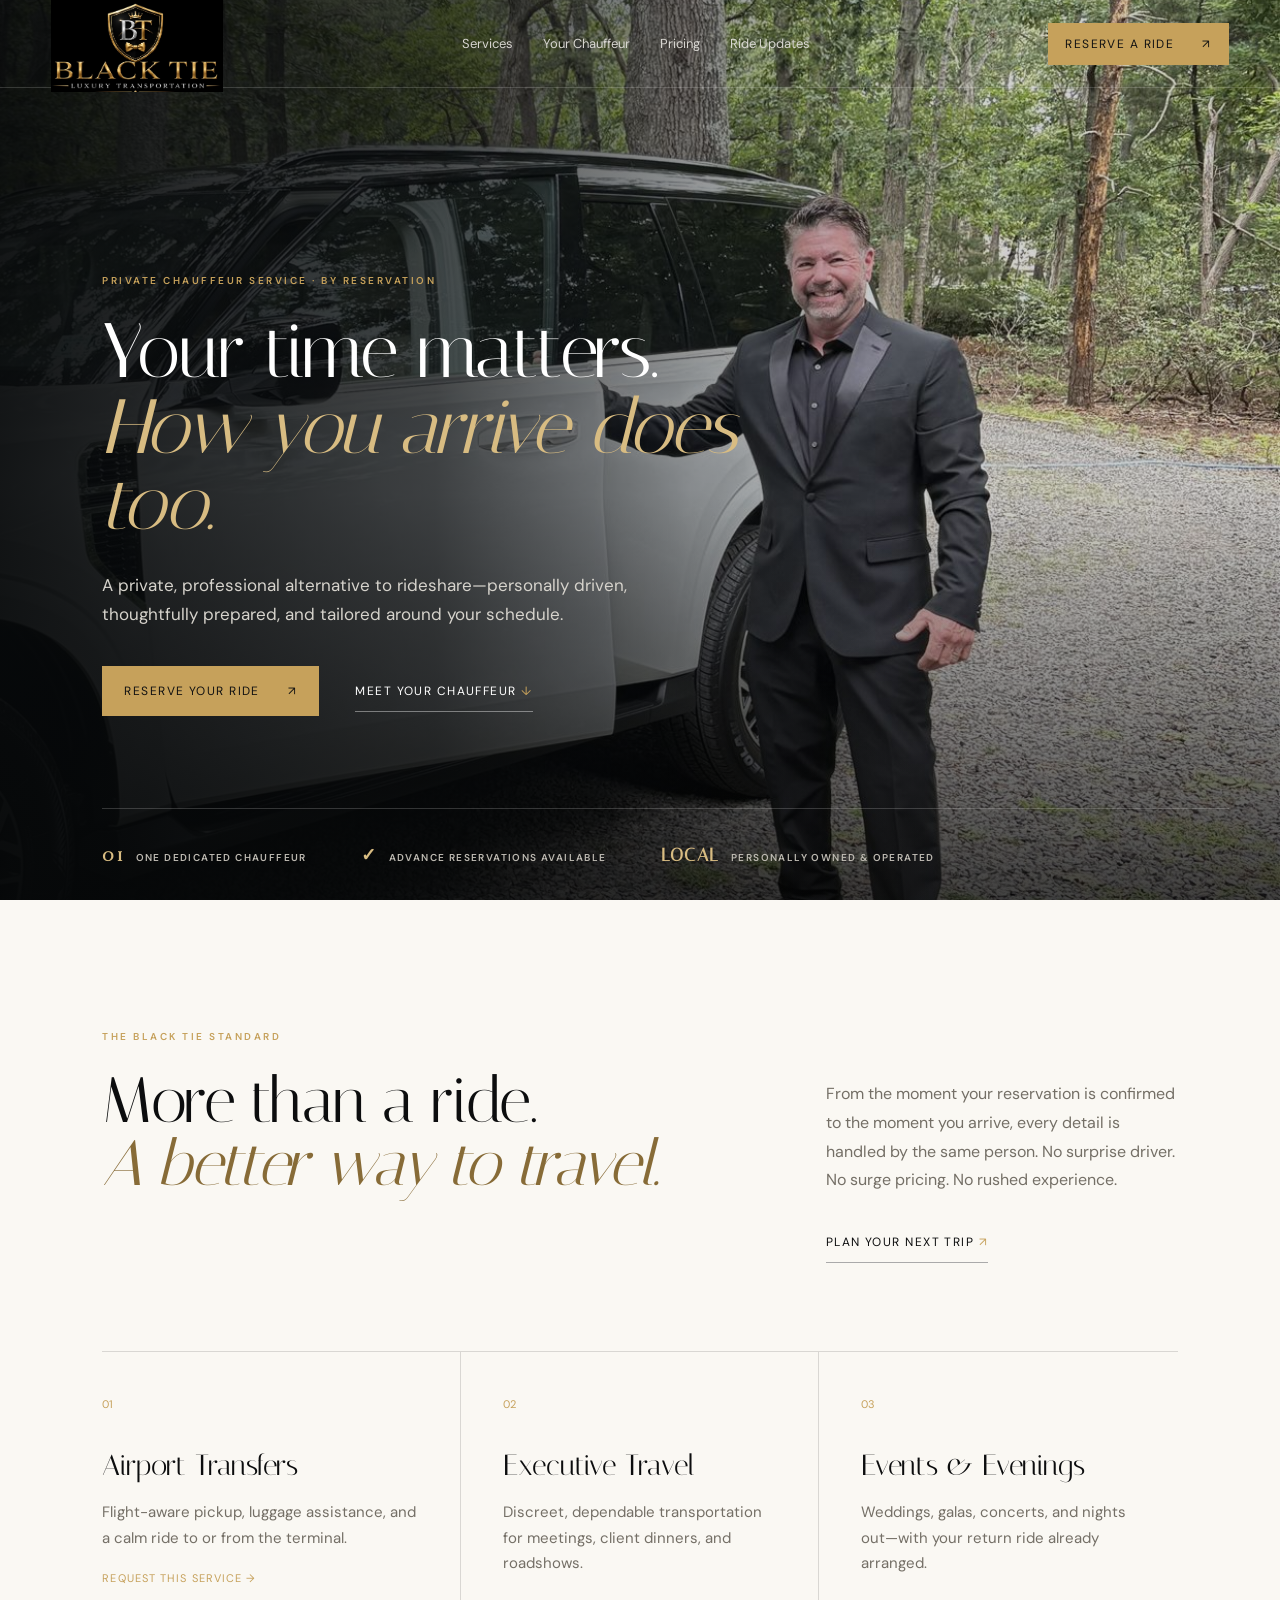
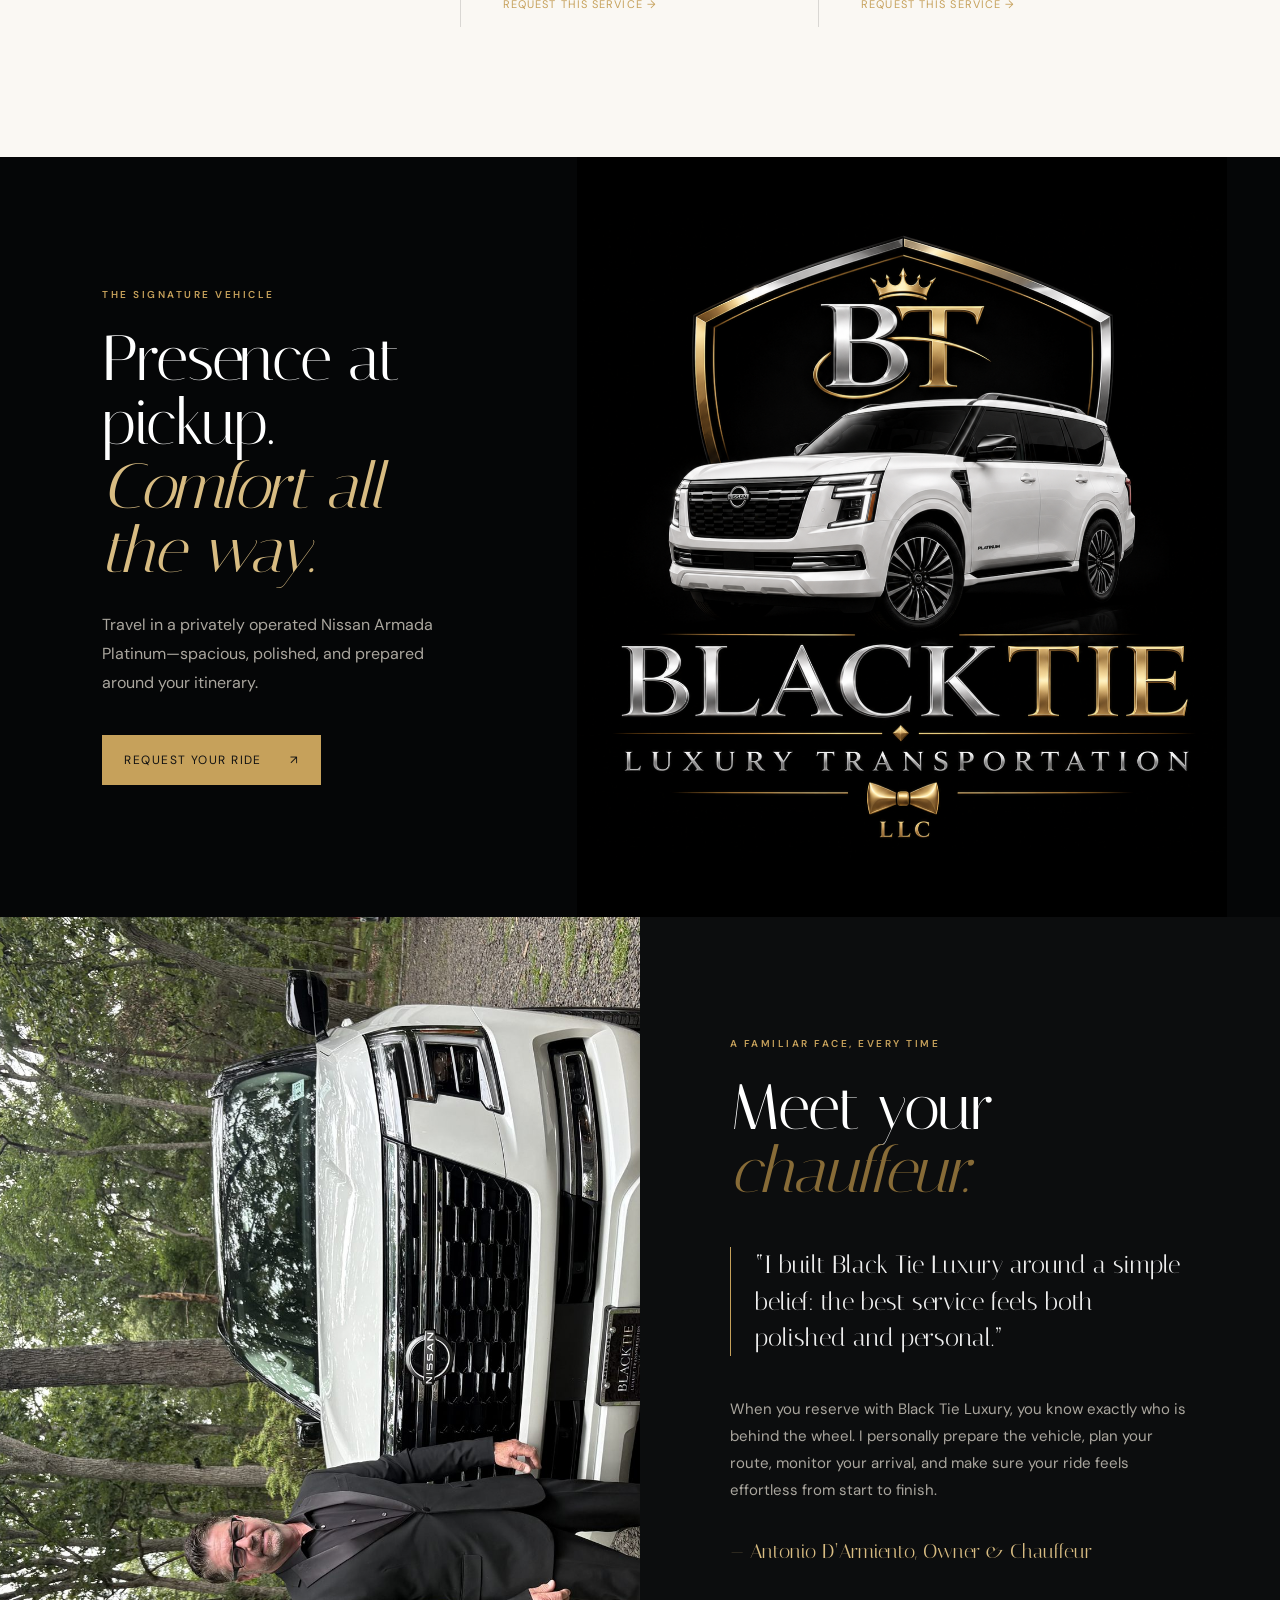
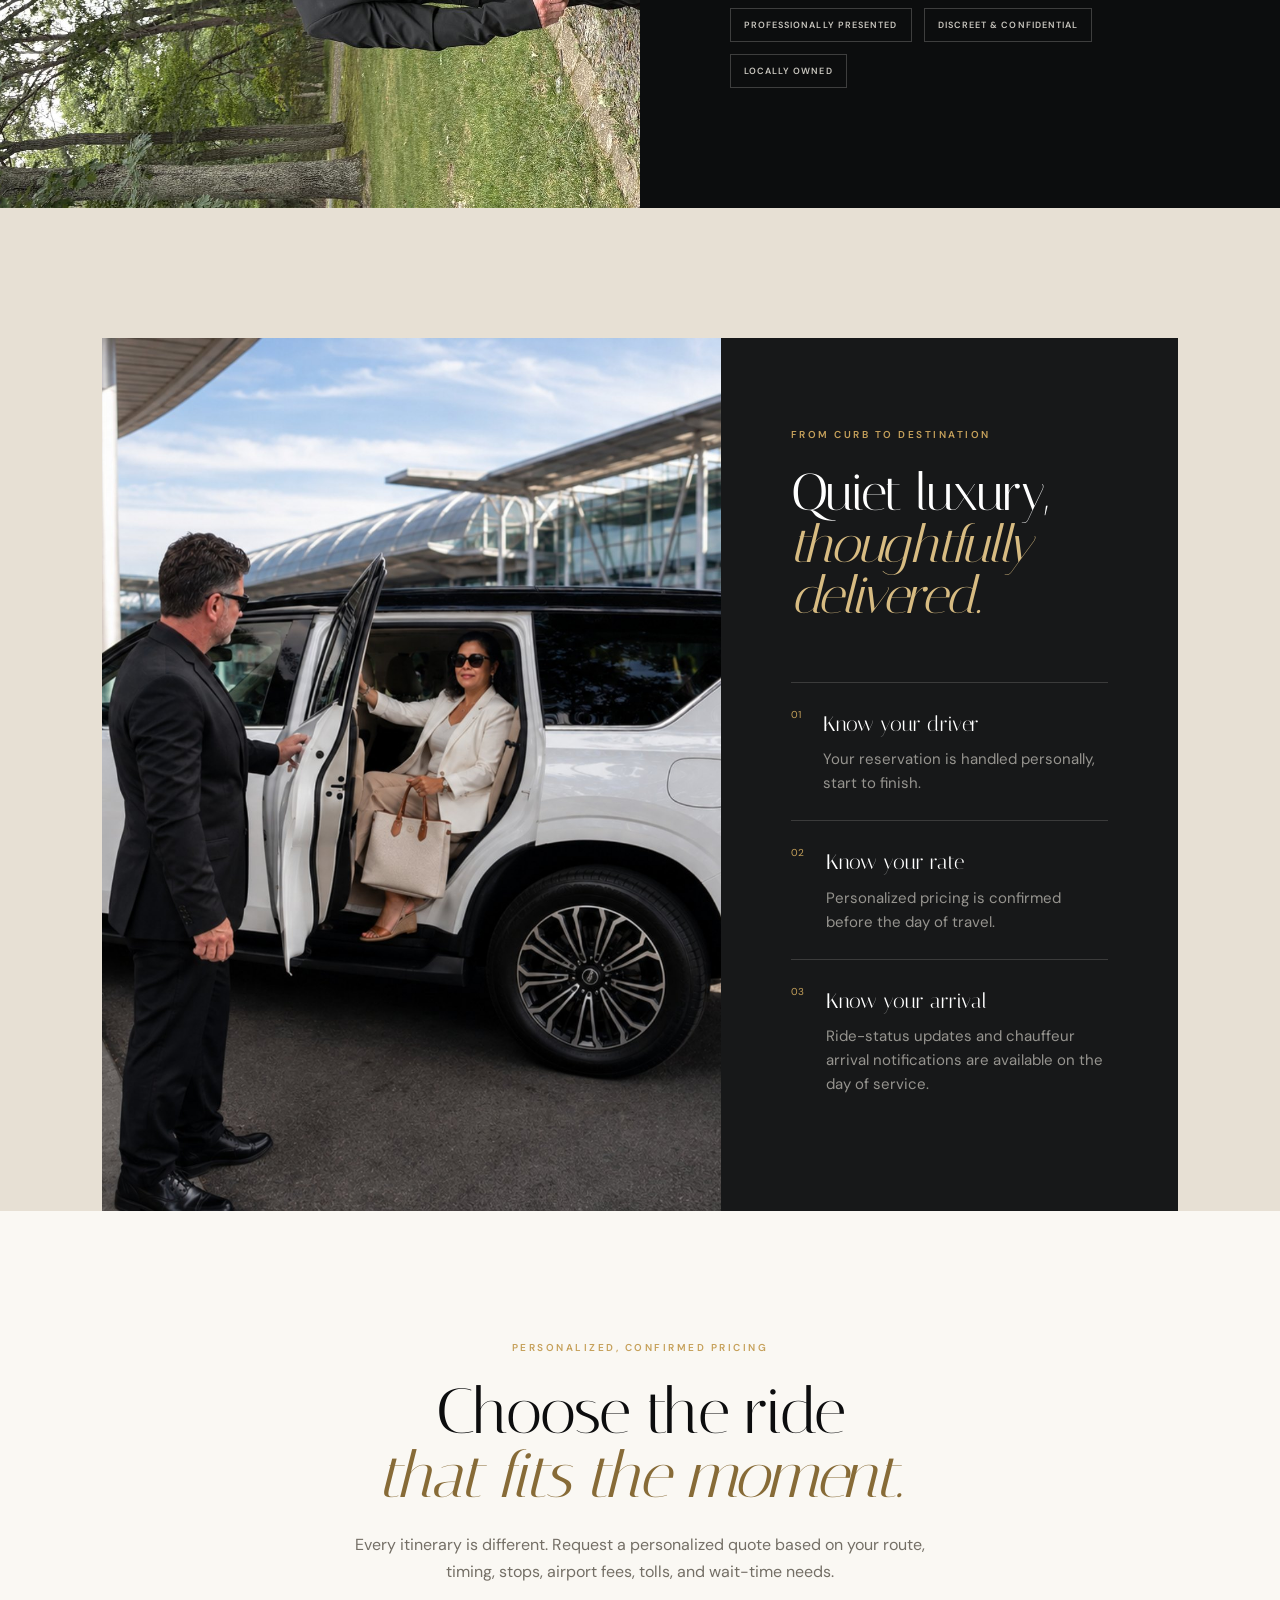
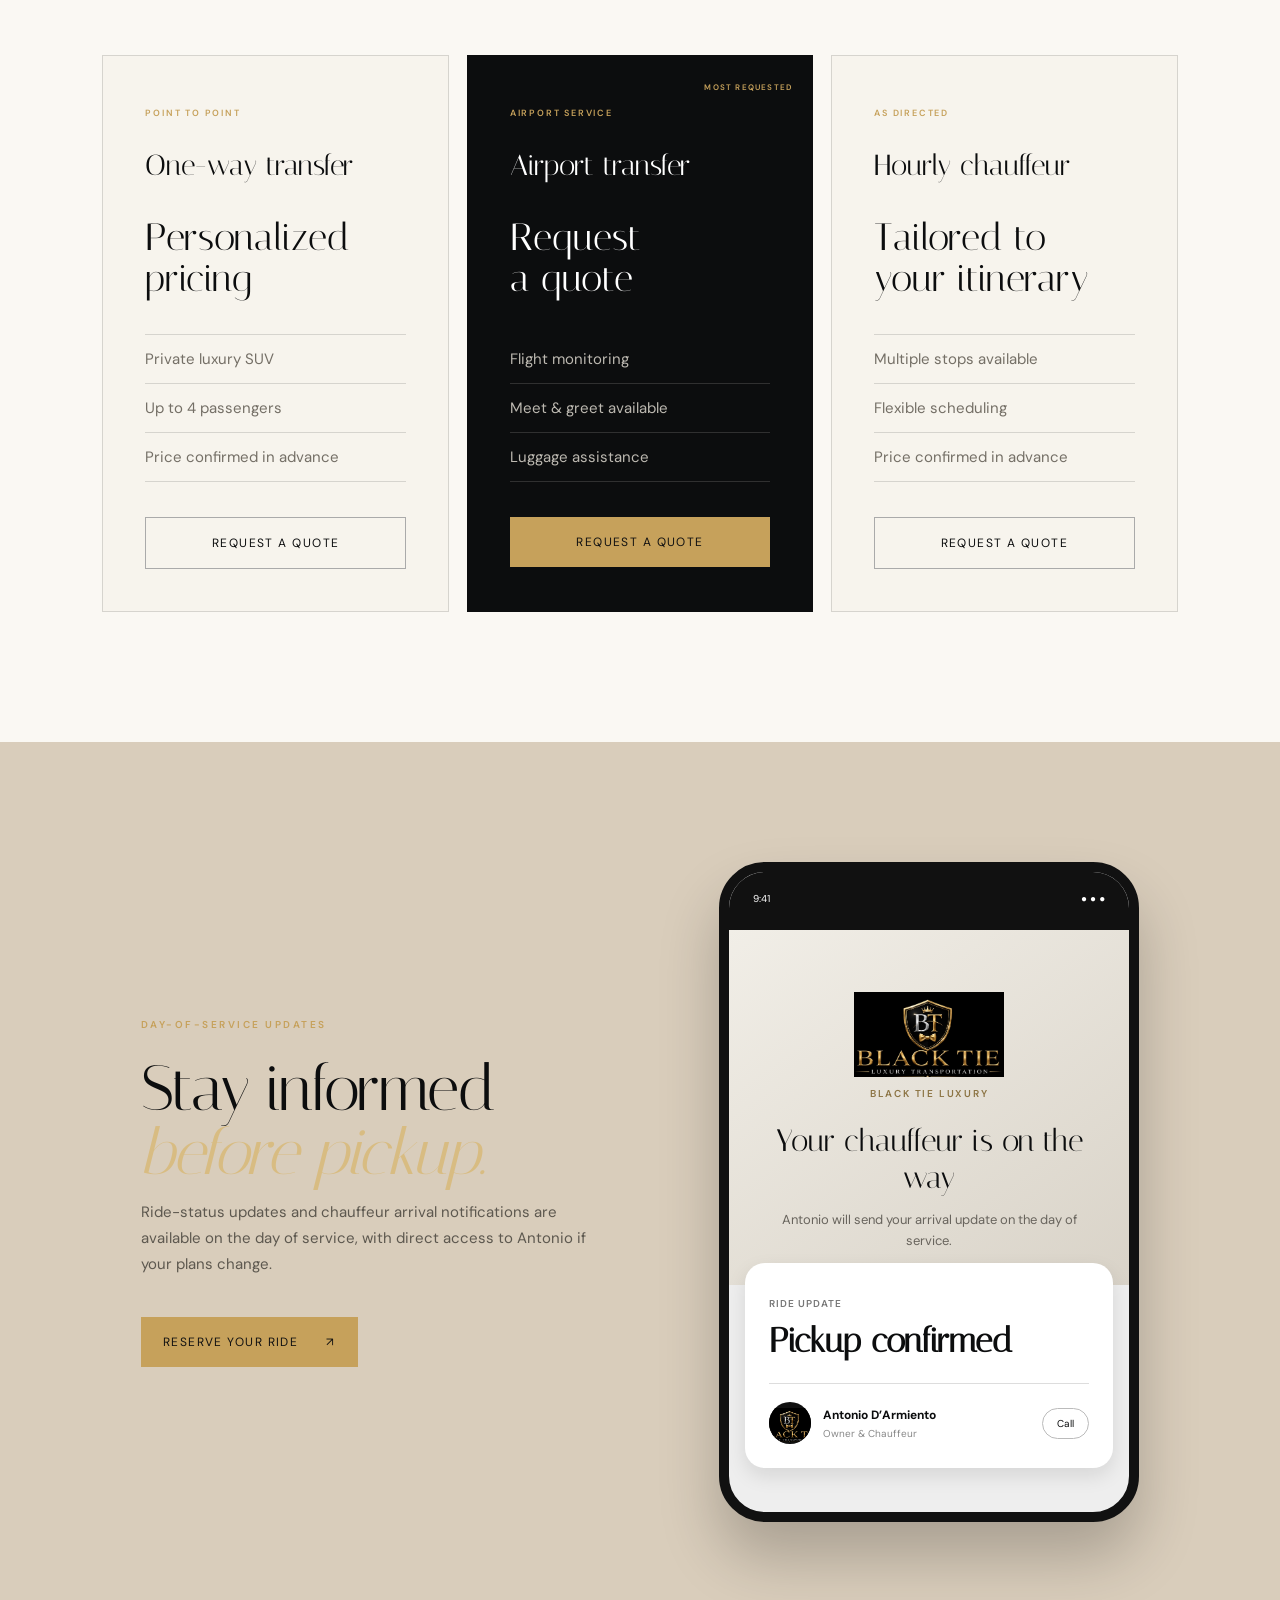
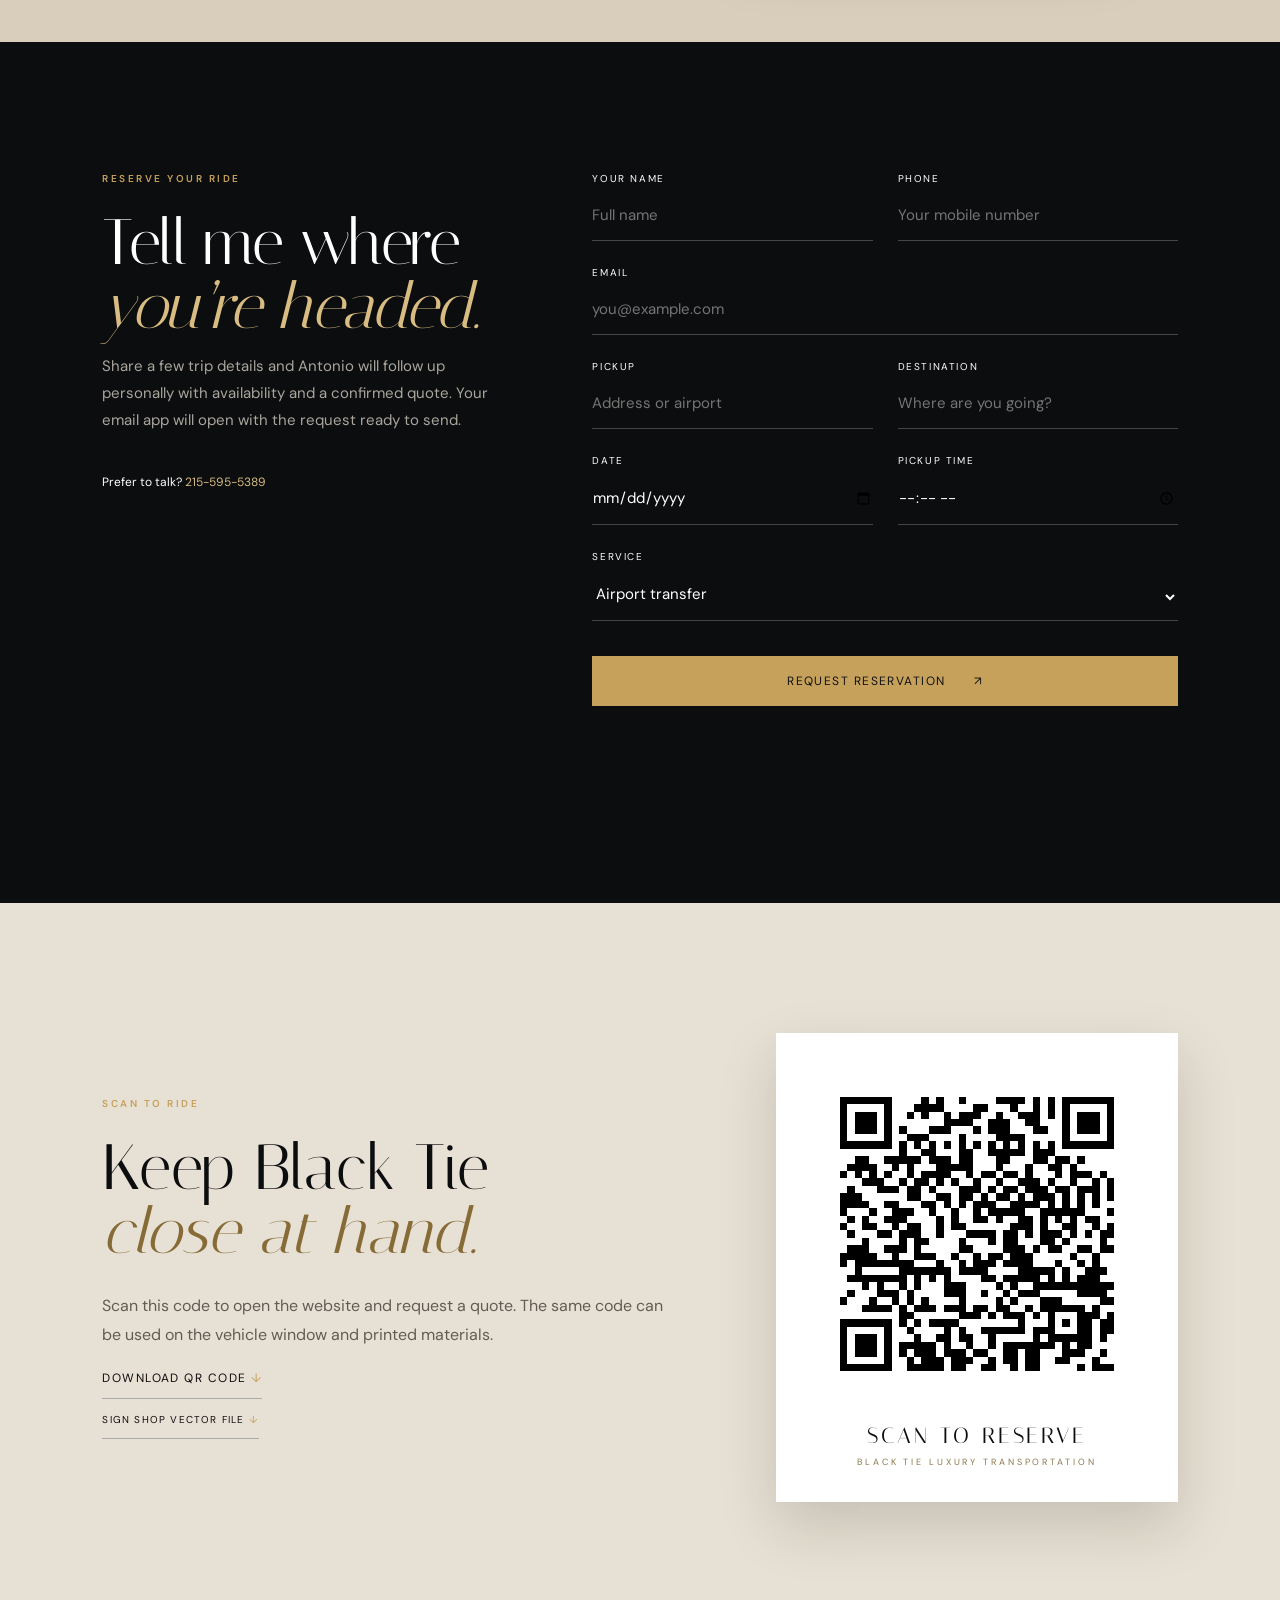
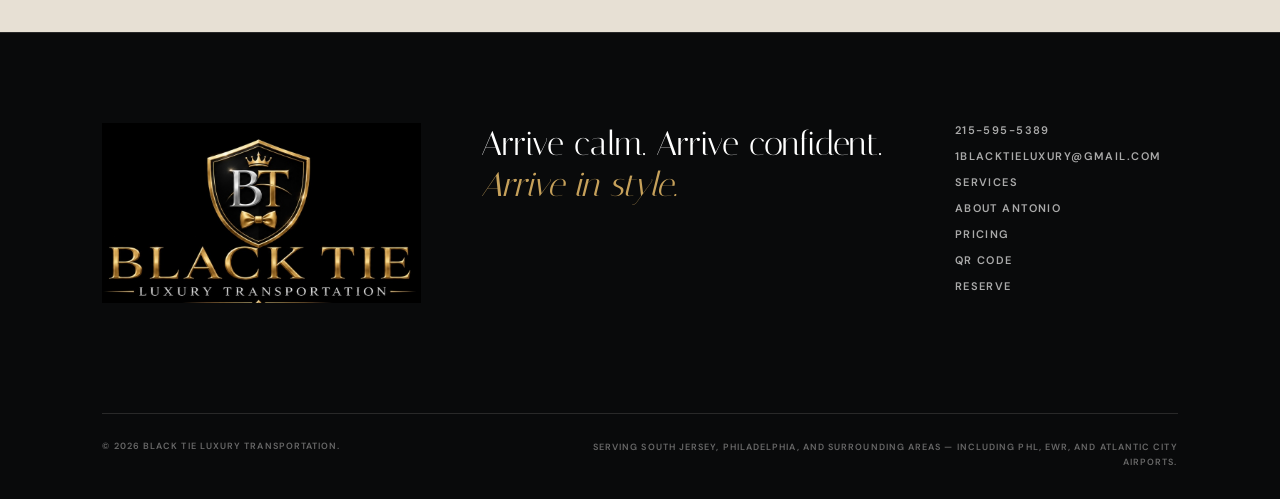
==== index.html @ 09c5faa6 "Replace concept photography with Antonio's new photos" ====
<!DOCTYPE html>
<html lang="en">
<head>
  <meta charset="UTF-8">
  <meta name="viewport" content="width=device-width, initial-scale=1.0">
  <meta name="description" content="Black Tie Luxury — private chauffeur service for airport transfers, executive travel, and special occasions.">
  <meta property="og:title" content="Black Tie Luxury | Private Chauffeur Service">
  <meta property="og:description" content="Private luxury transportation personally driven by Antonio D’Armiento throughout South Jersey, Philadelphia, and surrounding airports.">
  <meta property="og:type" content="website">
  <meta property="og:image" content="https://dvd0099.github.io/blacktie-car-proj/assets/antonio-armada-hero.jpg">
  <title>Black Tie Luxury | Private Chauffeur Service</title>
  <link rel="preconnect" href="https://fonts.googleapis.com">
  <link rel="preconnect" href="https://fonts.gstatic.com" crossorigin>
  <link href="https://fonts.googleapis.com/css2?family=DM+Sans:wght@400;500;600&family=Italiana&display=swap" rel="stylesheet">
  <link rel="stylesheet" href="styles.css">
</head>
<body>
  <header class="site-header" id="top">
    <a class="brand" href="#top" aria-label="Black Tie Luxury home"><img class="official-header-logo" src="assets/black-tie-official-logo.png" alt="Black Tie Luxury Transportation"></a>
    <button class="menu-button" aria-label="Open navigation menu" aria-expanded="false" aria-controls="site-nav"><span></span><span></span></button>
    <nav id="site-nav" aria-label="Primary navigation">
      <a href="#services">Services</a><a href="#about">Your Chauffeur</a><a href="#rates">Pricing</a><a href="#tracking">Ride Updates</a>
    </nav>
    <a class="button button-small header-cta" href="#book">Reserve a Ride <span>↗</span></a>
  </header>

  <main>
    <section class="hero">
      <picture>
        <source media="(max-width: 640px)" srcset="assets/antonio-armada-hero-mobile.jpg">
        <img class="hero-image" src="assets/antonio-armada-hero.jpg" alt="Antonio D’Armiento standing beside the Black Tie Luxury white Nissan Armada Platinum" fetchpriority="high">
      </picture>
      <div class="hero-overlay"></div>
      <div class="hero-content reveal">
        <p class="eyebrow">Private chauffeur service · By reservation</p>
        <h1>Your time matters.<br><em>How you arrive does too.</em></h1>
        <p class="hero-intro">A private, professional alternative to rideshare—personally driven, thoughtfully prepared, and tailored around your schedule.</p>
        <div class="hero-actions"><a class="button" href="#book">Reserve your ride <span>↗</span></a><a class="text-link" href="#about">Meet your chauffeur <span>↓</span></a></div>
      </div>
      <div class="hero-proof"><span><b>01</b> One dedicated chauffeur</span><span><b>✓</b> Advance reservations available</span><span><b>LOCAL</b> Personally owned &amp; operated</span></div>
    </section>

    <section class="intro-section section-pad" id="services">
      <div class="section-heading reveal"><p class="eyebrow">The Black Tie standard</p><h2>More than a ride.<br><em>A better way to travel.</em></h2></div>
      <div class="intro-copy reveal"><p>From the moment your reservation is confirmed to the moment you arrive, every detail is handled by the same person. No surprise driver. No surge pricing. No rushed experience.</p><a class="text-link dark" href="#book">Plan your next trip <span>↗</span></a></div>
      <div class="service-grid">
        <article class="service-card reveal"><span class="service-number">01</span><h3>Airport Transfers</h3><p>Flight-aware pickup, luggage assistance, and a calm ride to or from the terminal.</p><a class="line-link" href="#book">Request this service →</a></article>
        <article class="service-card reveal"><span class="service-number">02</span><h3>Executive Travel</h3><p>Discreet, dependable transportation for meetings, client dinners, and roadshows.</p><a class="line-link" href="#book">Request this service →</a></article>
        <article class="service-card reveal"><span class="service-number">03</span><h3>Events &amp; Evenings</h3><p>Weddings, galas, concerts, and nights out—with your return ride already arranged.</p><a class="line-link" href="#book">Request this service →</a></article>
      </div>
    </section>

    <section class="fleet-signature" aria-labelledby="fleet-title">
      <div class="fleet-copy reveal"><p class="eyebrow">The signature vehicle</p><h2 id="fleet-title">Presence at pickup.<br><em>Comfort all the way.</em></h2><p>Travel in a privately operated Nissan Armada Platinum—spacious, polished, and prepared around your itinerary.</p><a class="button" href="#book">Request your ride <span>↗</span></a></div>
      <div class="fleet-mark reveal"><img src="assets/black-tie-car-logo.png" alt="Black Tie Luxury Transportation logo featuring a white Nissan Armada Platinum"></div>
    </section>

    <section class="about" id="about">
      <div class="about-image-wrap reveal"><img src="assets/antonio-owner-portrait.jpg" alt="Antonio D’Armiento beside his white Nissan Armada Platinum" loading="lazy"></div>
      <div class="about-copy reveal">
        <p class="eyebrow">A familiar face, every time</p><h2>Meet your<br><em>chauffeur.</em></h2>
        <blockquote>“I built Black Tie Luxury around a simple belief: the best service feels both polished and personal.”</blockquote>
        <p>When you reserve with Black Tie Luxury, you know exactly who is behind the wheel. I personally prepare the vehicle, plan your route, monitor your arrival, and make sure your ride feels effortless from start to finish.</p>
        <p class="signature">— Antonio D’Armiento, Owner &amp; Chauffeur</p>
        <div class="trust-list"><span>Professionally presented</span><span>Discreet &amp; confidential</span><span>Locally owned</span></div>
      </div>
    </section>

    <section class="experience section-pad">
      <div class="experience-image reveal"><img src="assets/antonio-airport-service.jpg" alt="Antonio D’Armiento welcoming a traveler into the Black Tie Luxury Armada at the airport" loading="lazy"></div>
      <div class="experience-panel reveal"><p class="eyebrow">From curb to destination</p><h2>Quiet luxury,<br><em>thoughtfully delivered.</em></h2><div class="feature-list"><div><span>01</span><p><strong>Know your driver</strong>Your reservation is handled personally, start to finish.</p></div><div><span>02</span><p><strong>Know your rate</strong>Personalized pricing is confirmed before the day of travel.</p></div><div><span>03</span><p><strong>Know your arrival</strong>Ride-status updates and chauffeur arrival notifications are available on the day of service.</p></div></div></div>
    </section>

    <section class="rates section-pad" id="rates">
      <div class="section-heading centered reveal"><p class="eyebrow">Personalized, confirmed pricing</p><h2>Choose the ride<br><em>that fits the moment.</em></h2><p>Every itinerary is different. Request a personalized quote based on your route, timing, stops, airport fees, tolls, and wait-time needs.</p></div>
      <div class="rate-grid">
        <article class="rate-card reveal"><p class="rate-type">Point to point</p><h3>One-way transfer</h3><p class="price quote-price">Personalized<br>pricing</p><ul><li>Private luxury SUV</li><li>Up to 4 passengers</li><li>Price confirmed in advance</li></ul><a href="#book" class="button button-outline">Request a quote</a></article>
        <article class="rate-card featured reveal"><p class="rate-badge">Most requested</p><p class="rate-type">Airport service</p><h3>Airport transfer</h3><p class="price quote-price">Request<br>a quote</p><ul><li>Flight monitoring</li><li>Meet &amp; greet available</li><li>Luggage assistance</li></ul><a href="#book" class="button">Request a quote</a></article>
        <article class="rate-card reveal"><p class="rate-type">As directed</p><h3>Hourly chauffeur</h3><p class="price quote-price">Tailored to<br>your itinerary</p><ul><li>Multiple stops available</li><li>Flexible scheduling</li><li>Price confirmed in advance</li></ul><a href="#book" class="button button-outline">Request a quote</a></article>
      </div>
    </section>

    <section class="tracking" id="tracking">
      <div class="tracking-copy reveal"><p class="eyebrow">Day-of-service updates</p><h2>Stay informed<br><em>before pickup.</em></h2><p>Ride-status updates and chauffeur arrival notifications are available on the day of service, with direct access to Antonio if your plans change.</p><a class="button tracking-cta" href="#book">Reserve your ride <span>↗</span></a></div>
      <div class="phone-mockup reveal"><div class="phone-bar"><span>9:41</span><span>● ● ●</span></div><div class="notification-screen"><img class="tracking-logo" src="assets/black-tie-official-logo.png" alt=""><p class="notification-label">Black Tie Luxury</p><h3>Your chauffeur is on the way</h3><p>Antonio will send your arrival update on the day of service.</p></div><div class="ride-card"><p>Ride update</p><h3>Pickup confirmed</h3><div class="driver-row"><span class="driver-avatar"><img src="assets/black-tie-official-logo.png" alt=""></span><p><strong>Antonio D’Armiento</strong><small>Owner &amp; Chauffeur</small></p><a href="tel:+12155955389" aria-label="Call Antonio">Call</a></div></div></div>
    </section>

    <section class="booking section-pad" id="book">
      <div class="booking-copy reveal"><p class="eyebrow">Reserve your ride</p><h2>Tell me where<br><em>you’re headed.</em></h2><p>Share a few trip details and Antonio will follow up personally with availability and a confirmed quote. Your email app will open with the request ready to send.</p><p class="booking-contact">Prefer to talk? <a href="tel:+12155955389">215-595-5389</a></p></div>
      <form class="booking-form reveal" id="bookingForm">
        <div class="field"><label for="name">Your name</label><input id="name" name="name" required placeholder="Full name"></div>
        <div class="field"><label for="phone">Phone</label><input id="phone" name="phone" type="tel" required placeholder="Your mobile number"></div>
        <div class="field full"><label for="email">Email</label><input id="email" name="email" type="email" required placeholder="you@example.com"></div>
        <div class="field"><label for="pickup">Pickup</label><input id="pickup" name="pickup" required placeholder="Address or airport"></div>
        <div class="field"><label for="destination">Destination</label><input id="destination" name="destination" required placeholder="Where are you going?"></div>
        <div class="field"><label for="date">Date</label><input id="date" name="date" type="date" required></div>
        <div class="field"><label for="time">Pickup time</label><input id="time" name="time" type="time" required></div>
        <div class="field full"><label for="service">Service</label><select id="service" name="service"><option>Airport transfer</option><option>Point-to-point transfer</option><option>Hourly chauffeur</option><option>Special event</option></select></div>
        <button class="button submit-button" type="submit">Request reservation <span>↗</span></button><p class="form-status" id="bookingStatus" aria-live="polite"></p>
      </form>
    </section>

    <section class="qr-section section-pad" id="qr-code">
      <div class="qr-copy reveal"><p class="eyebrow">Scan to ride</p><h2>Keep Black Tie<br><em>close at hand.</em></h2><p>Scan this code to open the website and request a quote. The same code can be used on the vehicle window and printed materials.</p><a class="text-link dark" href="assets/black-tie-website-qr.png" download="black-tie-luxury-website-qr.png">Download QR code <span>↓</span></a><br><a class="text-link dark qr-vector-link" href="assets/black-tie-website-qr.svg" download="black-tie-luxury-website-qr.svg">Sign shop vector file <span>↓</span></a></div>
      <div class="qr-card reveal"><img src="assets/black-tie-website-qr.png" alt="QR code linking to the Black Tie Luxury website"><p><strong>Scan to reserve</strong><span>Black Tie Luxury Transportation</span></p></div>
    </section>
  </main>

  <footer><div class="footer-brand"><img src="assets/black-tie-official-logo.png" alt="Black Tie Luxury Transportation"></div><p class="footer-tagline">Arrive calm. Arrive confident.<br><em>Arrive in style.</em></p><div class="footer-links"><a href="tel:+12155955389">215-595-5389</a><a href="mailto:1BlackTieLuxury@gmail.com">1BlackTieLuxury@gmail.com</a><a href="#services">Services</a><a href="#about">About Antonio</a><a href="#rates">Pricing</a><a href="#qr-code">QR Code</a><a href="#book">Reserve</a></div><div class="footer-bottom"><span>© 2026 Black Tie Luxury Transportation.</span><span>Serving South Jersey, Philadelphia, and surrounding areas — including PHL, EWR, and Atlantic City airports.</span></div></footer>
  <a class="mobile-reserve" href="#book">Reserve Your Ride <span>↗</span></a>
  <script src="script.js"></script>
</body>
</html>
---- styles.css ----
:root{--ink:#0c0d0e;--ink-soft:#171819;--ivory:#f2efe8;--paper:#faf8f3;--gold:#c6a15b;--gold-light:#d8bc82;--muted:#746f66;--line:rgba(14,14,14,.14)}*{box-sizing:border-box}html{scroll-behavior:smooth}body{margin:0;background:var(--paper);color:var(--ink);font-family:"DM Sans",sans-serif}img{display:block;width:100%}a{color:inherit;text-decoration:none}button,input,select{font:inherit}.site-header{height:88px;padding:0 clamp(24px,4vw,72px);display:flex;align-items:center;justify-content:space-between;position:absolute;z-index:20;width:100%;color:white;border-bottom:1px solid rgba(255,255,255,.16)}.brand{display:flex;align-items:center;gap:12px}.brand-mark{font-family:Italiana,serif;font-size:30px;line-height:1;border-right:1px solid var(--gold);padding-right:12px;color:var(--gold-light)}.brand-copy{display:flex;flex-direction:column;text-transform:uppercase}.brand-copy strong{font-family:Italiana,serif;font-size:16px;letter-spacing:.16em}.brand-copy small{font-size:7px;letter-spacing:.24em;color:#d7d3ca;margin-top:3px}.site-header nav{display:flex;gap:30px;font-size:13px}.site-header nav a{color:#d8d6d1;transition:.25s}.site-header nav a:hover{color:white}.button{display:inline-flex;align-items:center;justify-content:center;gap:28px;background:var(--gold);color:#121212;padding:17px 22px;font-size:12px;text-transform:uppercase;letter-spacing:.12em;border:0;cursor:pointer;transition:.25s}.button:hover{background:var(--gold-light);transform:translateY(-2px)}.button-small{padding:13px 17px}.menu-button{display:none;background:none;border:0}.hero{min-height:840px;height:100vh;position:relative;color:white;display:flex;align-items:center;overflow:hidden}.hero-image,.hero-overlay{position:absolute;inset:0;height:100%;object-fit:cover}.hero-overlay{background:linear-gradient(90deg,rgba(6,8,9,.94) 0%,rgba(6,8,9,.75) 34%,rgba(6,8,9,.18) 70%),linear-gradient(0deg,rgba(4,4,4,.7),transparent 45%)}.hero-content{z-index:2;width:min(720px,80%);margin-left:clamp(24px,8vw,145px);padding-top:90px}.eyebrow{text-transform:uppercase;letter-spacing:.25em;font-size:10px;font-weight:600;color:var(--gold);margin:0 0 26px}.hero h1,.section-heading h2,.about h2,.experience h2,.tracking h2,.booking h2{font-family:Italiana,serif;font-weight:400;font-size:clamp(52px,6vw,92px);line-height:.99;letter-spacing:-.025em;margin:0}.hero h1 em,h2 em{color:var(--gold-light);font-style:italic}.hero-intro{font-size:17px;color:#d6d3cc;line-height:1.7;max-width:570px;margin:30px 0 38px}.hero-actions{display:flex;align-items:center;gap:36px}.text-link{font-size:12px;text-transform:uppercase;letter-spacing:.12em;border-bottom:1px solid rgba(255,255,255,.4);padding:12px 0}.text-link span,.line-link{color:var(--gold)}.hero-proof{position:absolute;bottom:0;left:clamp(24px,8vw,145px);right:clamp(24px,4vw,72px);height:92px;display:flex;align-items:center;gap:54px;z-index:2;border-top:1px solid rgba(255,255,255,.18);font-size:10px;text-transform:uppercase;letter-spacing:.14em;color:#bdb9b1}.hero-proof b{font-family:Italiana,serif;color:var(--gold-light);font-size:18px;margin-right:8px}.placeholder-note,.photo-label{position:absolute;right:18px;bottom:105px;background:rgba(0,0,0,.55);color:#ddd;padding:8px 10px;font-size:8px;text-transform:uppercase;letter-spacing:.15em;z-index:3}.section-pad{padding:130px clamp(24px,8vw,145px)}.intro-section{display:grid;grid-template-columns:1.3fr .7fr;gap:70px;background:var(--paper)}.section-heading h2,.about h2,.experience h2,.tracking h2,.booking h2{font-size:clamp(44px,5vw,72px)}.section-heading h2 em,.about h2 em,.booking h2 em{color:#876b37}.intro-copy{padding-top:50px}.intro-copy>p{font-size:16px;line-height:1.8;color:var(--muted);margin:0 0 35px}.text-link.dark{border-color:#aaa}.service-grid{grid-column:1/-1;display:grid;grid-template-columns:repeat(3,1fr);border-top:1px solid var(--line);margin-top:30px}.service-card{padding:40px 42px 14px 0;border-right:1px solid var(--line);min-height:260px}.service-card+article{padding-left:42px}.service-card:last-child{border-right:0}.service-number{color:var(--gold);font-size:11px}.service-card h3{font-family:Italiana,serif;font-size:29px;font-weight:400;margin:35px 0 18px}.service-card p{color:var(--muted);line-height:1.7;font-size:14px}.line-link{font-size:11px;text-transform:uppercase;letter-spacing:.1em}.about{display:grid;grid-template-columns:1fr 1fr;background:var(--ink);color:white}.about-image-wrap{position:relative;min-height:800px}.about-image-wrap img{height:100%;object-fit:cover}.about-copy{padding:120px clamp(36px,7vw,125px);display:flex;flex-direction:column;justify-content:center}.about-copy blockquote{font-family:Italiana,serif;font-size:25px;line-height:1.45;margin:45px 0 25px;color:#eee;border-left:1px solid var(--gold);padding-left:24px}.about-copy>p:not(.eyebrow,.signature){color:#aaa69e;line-height:1.8;font-size:14px}.signature{font-family:Italiana,serif;font-size:20px;color:var(--gold-light)}.trust-list{display:flex;flex-wrap:wrap;gap:12px;margin-top:25px}.trust-list span{border:1px solid #3e3e3e;padding:10px 13px;font-size:9px;text-transform:uppercase;letter-spacing:.12em;color:#c9c6bf}.experience{display:grid;grid-template-columns:1.15fr .85fr;background:#e7e0d4;padding-bottom:0}.experience-image{position:relative;min-height:700px}.experience-image img{height:100%;object-fit:cover}.experience-panel{background:#171819;color:white;padding:90px 70px}.experience h2{font-size:52px}.feature-list{margin-top:60px}.feature-list>div{display:flex;gap:22px;border-top:1px solid #3b3b3b;padding:25px 0}.feature-list span{color:var(--gold);font-size:10px}.feature-list p{margin:0;color:#96948f;font-size:13px;line-height:1.6}.feature-list strong{display:block;color:white;font-family:Italiana,serif;font-size:21px;font-weight:400;margin-bottom:6px}.photo-label{bottom:18px}.photo-label.light{right:auto;left:18px}.rates{background:var(--paper)}.centered{text-align:center;max-width:780px;margin:auto}.centered>p:last-child{color:var(--muted);line-height:1.7;max-width:600px;margin:24px auto}.rate-grid{display:grid;grid-template-columns:repeat(3,1fr);gap:18px;margin-top:70px;align-items:stretch}.rate-card{border:1px solid var(--line);padding:42px;background:#f7f4ed;position:relative}.rate-card.featured{background:var(--ink);color:white;transform:translateY(-12px)}.rate-type{font-size:9px;text-transform:uppercase;letter-spacing:.2em;color:var(--gold)}.rate-card h3{font-family:Italiana,serif;font-size:29px;font-weight:400}.price{font-family:Italiana,serif;font-size:62px;margin:34px 0}.price sup{font-family:"DM Sans",sans-serif;font-size:9px;text-transform:uppercase;letter-spacing:.14em;display:block}.price small{font-size:20px}.rate-card ul{padding:0;margin:0 0 35px;list-style:none;border-top:1px solid var(--line)}.rate-card li{padding:14px 0;border-bottom:1px solid var(--line);font-size:12px;color:var(--muted)}.featured li{color:#bdb9b1;border-color:#303030}.button-outline{background:transparent;border:1px solid #aaa;color:var(--ink);width:100%}.featured .button{width:100%}.rate-badge{position:absolute;right:20px;top:18px;font-size:8px;text-transform:uppercase;letter-spacing:.15em;color:var(--gold)}.tracking{background:#d9cdbb;padding:120px clamp(24px,11vw,190px);display:grid;grid-template-columns:1fr 420px;align-items:center;gap:100px}.tracking-copy>p:not(.eyebrow){color:#5d584f;max-width:530px;line-height:1.75}.track-form{margin-top:38px;max-width:520px}.track-form label,.field label{display:block;font-size:9px;text-transform:uppercase;letter-spacing:.16em;margin-bottom:10px}.track-form>div{display:flex}.track-form input{flex:1;border:0;border-bottom:1px solid #7f776b;background:transparent;padding:15px 0;outline:0}.track-form button{border:0;border-bottom:1px solid #7f776b;background:transparent;text-transform:uppercase;font-size:10px;letter-spacing:.12em;cursor:pointer}.form-status{font-size:12px!important;color:#68552f!important;min-height:18px}.phone-mockup{height:660px;border:10px solid #111;border-radius:46px;background:#eee;box-shadow:0 35px 60px rgba(0,0,0,.22);overflow:hidden;position:relative}.phone-bar{height:58px;background:#111;color:white;padding:20px 24px 0;display:flex;justify-content:space-between;font-size:10px}.map-grid{height:355px;position:relative;background-color:#e8e6e0;background-image:linear-gradient(#ccc 1px,transparent 1px),linear-gradient(90deg,#ccc 1px,transparent 1px);background-size:70px 70px}.route-line{position:absolute;width:240px;height:160px;left:45px;top:80px;border:4px solid var(--gold);border-left-color:transparent;border-radius:50%;transform:rotate(-18deg)}.car-dot,.destination-dot{position:absolute;border-radius:50%}.car-dot{top:95px;left:75px;background:#111;color:var(--gold);padding:14px 10px;font-family:Italiana}.destination-dot{right:75px;bottom:85px;width:20px;height:20px;background:var(--gold);border:5px solid white}.ride-card{margin:-22px 16px 0;background:white;border-radius:20px;padding:24px;position:relative;box-shadow:0 8px 20px rgba(0,0,0,.1)}.ride-card>p{font-size:10px;text-transform:uppercase;letter-spacing:.1em;color:#777}.ride-card h3{font-family:Italiana,serif;font-size:34px;margin:7px 0 22px}.driver-row{display:flex;align-items:center;border-top:1px solid #ddd;padding-top:18px}.driver-avatar{background:#111;color:var(--gold);width:42px;height:42px;border-radius:50%;display:grid;place-items:center;font-family:Italiana}.driver-row p{margin:0 0 0 12px;flex:1;font-size:12px}.driver-row small{display:block;color:#888;margin-top:4px}.driver-row button{border:1px solid #bbb;background:white;border-radius:20px;padding:8px 14px;font-size:10px}.booking{display:grid;grid-template-columns:.8fr 1.2fr;gap:100px;background:var(--ink);color:white}.booking-copy>p:not(.eyebrow,.booking-contact){color:#aaa69e;line-height:1.8}.booking-contact{margin-top:40px;font-size:12px}.booking-contact a{color:var(--gold-light)}.booking-form{display:grid;grid-template-columns:1fr 1fr;gap:25px}.field.full{grid-column:1/-1}.field input,.field select{width:100%;border:0;border-bottom:1px solid #454545;background:transparent;color:white;padding:10px 0 15px;outline:0}.field select option{color:#111}.submit-button{grid-column:1/-1;margin-top:10px}.booking-form .form-status{grid-column:1/-1}.booking h2 em{color:var(--gold-light)}footer{background:#090a0b;color:white;padding:90px clamp(24px,8vw,145px) 30px;display:grid;grid-template-columns:1fr 1.3fr .7fr;gap:60px;align-items:start;border-top:1px solid #292929}.footer-brand{display:flex;align-items:center}.footer-brand p{display:flex;flex-direction:column;margin-left:12px;text-transform:uppercase}.footer-brand strong{font-family:Italiana;font-size:17px;letter-spacing:.14em}.footer-brand small{font-size:7px;color:#999;letter-spacing:.2em}.footer-tagline{font-family:Italiana,serif;font-size:34px;margin:0}.footer-tagline em{color:var(--gold)}.footer-links{display:grid;gap:12px;font-size:11px;text-transform:uppercase;letter-spacing:.13em;color:#aaa}.footer-bottom{grid-column:1/-1;border-top:1px solid #292929;padding-top:26px;margin-top:50px;display:flex;justify-content:space-between;color:#686868;font-size:9px;text-transform:uppercase;letter-spacing:.12em}.reveal{opacity:0;transform:translateY(24px);transition:opacity .8s ease,transform .8s ease}.reveal.visible{opacity:1;transform:none}
@media(max-width:1000px){.site-header nav{display:none}.site-header nav.open{display:flex;position:absolute;top:88px;left:0;right:0;background:#111;padding:30px;flex-direction:column}.menu-button{display:block;width:34px}.menu-button span{display:block;height:1px;background:white;margin:8px}.header-cta{display:none}.intro-section,.about,.experience,.tracking,.booking{grid-template-columns:1fr}.about-image-wrap{min-height:650px}.tracking{gap:65px}.phone-mockup{width:min(420px,100%);margin:auto}.rate-grid{grid-template-columns:1fr}.rate-card.featured{transform:none}.experience{padding-left:30px;padding-right:30px}.experience-image{min-height:auto}.service-grid{grid-template-columns:1fr}.service-card,.service-card+article{border-right:0;border-bottom:1px solid var(--line);padding-left:0}.booking{gap:60px}footer{grid-template-columns:1fr 1fr}.footer-links{grid-column:2}.footer-tagline{grid-column:1/-1;grid-row:2}.footer-bottom{grid-row:3}}
@media(max-width:640px){.site-header{height:74px;padding:0 20px}.brand-copy small{display:none}.hero{min-height:760px}.hero-image{object-position:62% center}.hero-overlay{background:linear-gradient(90deg,rgba(6,8,9,.94),rgba(6,8,9,.5)),linear-gradient(0deg,rgba(4,4,4,.85),transparent)}.hero-content{margin:0 20px;width:auto}.hero h1{font-size:50px}.hero-intro{font-size:14px}.hero-actions{align-items:flex-start;flex-direction:column;gap:12px}.hero-proof{left:20px;right:20px;gap:16px;height:84px}.hero-proof span:nth-child(3){display:none}.placeholder-note{bottom:90px}.section-pad{padding:85px 22px}.intro-section{gap:30px}.intro-copy{padding-top:0}.about-image-wrap{min-height:520px}.about-copy{padding:80px 25px}.experience{padding:60px 22px 0}.experience-panel{padding:60px 28px}.experience h2{font-size:42px}.rate-grid{margin-top:40px}.tracking{padding:80px 22px}.phone-mockup{height:590px}.map-grid{height:310px}.track-form>div{flex-direction:column}.track-form button{text-align:left;padding:16px 0}.booking-form{grid-template-columns:1fr}.field.full,.submit-button{grid-column:1}.booking{gap:45px}.footer-tagline{font-size:27px}footer{grid-template-columns:1fr}.footer-links,.footer-tagline{grid-column:1}.footer-links{grid-row:auto}.footer-tagline{grid-row:auto}.footer-bottom{grid-row:auto;flex-direction:column;gap:10px}.photo-label{font-size:7px}}
@media(prefers-reduced-motion:reduce){html{scroll-behavior:auto}.reveal{opacity:1;transform:none;transition:none}}
.hero-content{opacity:1;transform:none}
@media(max-width:1000px){.menu-button{width:34px;height:34px;padding:4px}.menu-button span{width:24px;margin:7px 0}}

/* Launch-ready brand and readability refinements */
.brand{width:255px}.brand img{width:100%;height:auto}.footer-brand img{width:min(300px,100%)}
.quote-price{font-size:38px;line-height:1.08;min-height:84px;display:flex;align-items:center}
.tracking-cta{margin-top:24px}.notification-screen{height:355px;background:linear-gradient(145deg,#f1eee7,#d9d3c8);padding:62px 42px;text-align:center}.tracking-logo{width:76px;height:76px;margin:0 auto 18px}.notification-label{margin:0 0 22px!important;font-size:10px!important;text-transform:uppercase;letter-spacing:.18em;color:#8c7444!important}.notification-screen h3{font-family:Italiana,serif;font-size:31px;font-weight:400;margin:0 0 14px}.notification-screen>p:last-child{font-size:13px;line-height:1.6;color:#68645d;margin:0}.driver-avatar{padding:8px}.driver-avatar img{width:100%;height:100%;object-fit:contain}.driver-row a{border:1px solid #bbb;background:white;border-radius:20px;padding:8px 14px;font-size:10px}.mobile-reserve{display:none}
.service-card p,.about-copy>p:not(.eyebrow,.signature),.feature-list p,.rate-card li,.tracking-copy>p:not(.eyebrow),.booking-copy>p:not(.eyebrow,.booking-contact){font-size:15px}.field label{font-size:10px}.field input,.field select{font-size:15px}.footer-bottom span:last-child{max-width:600px;text-align:right;line-height:1.6}
@media(max-width:1000px){.brand{width:225px}.site-header nav.open{font-size:16px}.footer-brand img{width:260px}}
@media(max-width:640px){body{padding-bottom:68px}.brand{width:200px}.hero h1{font-size:56px;line-height:.98}.hero-intro{font-size:16px;line-height:1.65}.button{font-size:13px;padding:19px 24px}.hero-actions .button{min-width:230px}.eyebrow{font-size:11px;line-height:1.5}.service-card p,.about-copy>p:not(.eyebrow,.signature),.feature-list p,.rate-card li,.tracking-copy>p:not(.eyebrow),.booking-copy>p:not(.eyebrow,.booking-contact),.centered>p:last-child{font-size:16px}.text-link,.line-link{font-size:12px}.field label{font-size:11px}.field input,.field select{font-size:16px;padding-bottom:17px}.booking-contact{font-size:15px}.quote-price{font-size:34px}.notification-screen{height:310px;padding:42px 24px}.notification-screen h3{font-size:28px}.mobile-reserve{display:flex;position:fixed;left:12px;right:12px;bottom:10px;height:52px;background:var(--gold);color:#111;z-index:50;align-items:center;justify-content:center;gap:26px;text-transform:uppercase;letter-spacing:.13em;font-size:12px;font-weight:600;box-shadow:0 8px 30px rgba(0,0,0,.35)}.footer-bottom span:last-child{text-align:left}.footer-brand img{width:245px}}

/* Client review: prominent monogram, stronger mobile type, and vehicle QR */
.brand{width:auto;gap:14px}.header-monogram{width:62px;height:68px;object-fit:contain}.brand-name{font-family:Italiana,serif;font-size:25px;line-height:1;text-transform:uppercase;letter-spacing:.18em;white-space:nowrap;color:var(--gold-light)}.brand-name small{display:block;font-family:"DM Sans",sans-serif;font-size:7px;font-weight:600;letter-spacing:.3em;margin-top:8px;color:#d7d3ca}.qr-section{display:grid;grid-template-columns:1fr .7fr;gap:100px;align-items:center;background:#e7e0d4}.qr-copy>p:not(.eyebrow){max-width:600px;color:#625d54;font-size:16px;line-height:1.8}.qr-copy h2{font-family:Italiana,serif;font-size:clamp(44px,5vw,72px);font-weight:400;line-height:1;margin:0 0 28px}.qr-copy h2 em{color:#876b37}.qr-card{position:relative;background:#fff;padding:34px;max-width:430px;box-shadow:0 24px 55px rgba(32,24,13,.16);text-align:center}.qr-card>img:first-child{width:100%;image-rendering:pixelated}.qr-card p{margin:22px 0 0;text-transform:uppercase;letter-spacing:.18em}.qr-card strong{display:block;font-family:Italiana,serif;font-size:22px;font-weight:400}.qr-card span{display:block;color:#8b774e;font-size:9px;margin-top:7px}.trust-list span,.hero-proof,.rate-type,.rate-badge,.notification-label,.ride-card>p,.footer-links,.footer-bottom{font-weight:600}
@media(max-width:1000px){.header-monogram{width:54px;height:58px}.brand-name{font-size:21px}.qr-section{grid-template-columns:1fr;gap:55px}.qr-card{margin:auto}}
@media(max-width:640px){.site-header{height:86px}.header-monogram{width:64px;height:68px}.brand-name{font-size:19px;letter-spacing:.13em}.brand-name small{font-size:6px;letter-spacing:.22em}.hero-content{padding-top:105px}.hero{min-height:820px}.hero-proof{font-size:11px;line-height:1.35}.service-number,.rate-type,.rate-badge,.feature-list>div>span,.notification-label,.ride-card>p,.footer-links,.footer-bottom,.trust-list span{font-size:11px}.service-card h3{font-size:32px}.about-copy blockquote{font-size:27px}.signature{font-size:22px}.feature-list strong{font-size:24px}.driver-row p{font-size:14px}.driver-row small{font-size:11px}.footer-links{gap:17px}.footer-bottom{font-size:11px;line-height:1.6}.qr-section{padding-top:90px;padding-bottom:90px}.qr-copy>p:not(.eyebrow){font-size:16px}.qr-card{padding:22px}.qr-card strong{font-size:20px}}
.brand .header-monogram{width:62px;height:68px;flex:0 0 62px;object-fit:contain}
.qr-vector-link{display:inline-block;margin-top:14px;font-size:10px}
@media(max-width:1000px){.brand .header-monogram{width:54px;height:58px;flex-basis:54px}}
@media(max-width:640px){.brand{max-width:calc(100vw - 78px)}.brand .header-monogram{width:58px;height:62px;flex-basis:58px}.brand-name{display:none}}

/* Official client-supplied identity */
.brand .official-header-logo{width:172px;height:auto;object-fit:contain}.fleet-signature{min-height:760px;background:#050607;color:white;display:grid;grid-template-columns:.82fr 1.18fr;align-items:center;overflow:hidden}.fleet-copy{padding:110px clamp(30px,4vw,76px) 110px clamp(24px,8vw,145px);position:relative;z-index:2}.fleet-copy h2{font-family:Italiana,serif;font-weight:400;font-size:clamp(44px,5vw,72px);line-height:1;letter-spacing:-.025em;margin:0 0 28px}.fleet-copy h2 em{color:var(--gold-light)}.fleet-copy>p:not(.eyebrow){color:#aaa69e;font-size:16px;line-height:1.8;max-width:520px;margin:0 0 38px}.fleet-mark{height:760px;position:relative;overflow:hidden;background:radial-gradient(circle at center,rgba(198,161,91,.09),transparent 62%)}.fleet-mark img{position:absolute;width:min(650px,94%);height:auto;left:50%;top:50%;transform:translate(-50%,-50%)}.tracking-logo{width:150px;height:auto;margin:0 auto 10px}.driver-avatar{overflow:hidden}.driver-avatar img{width:60px;height:auto;max-width:none;transform:translate(-17px,-2px)}.footer-brand img{width:min(330px,100%)}
@media(max-width:1000px){.brand .official-header-logo{width:150px}.fleet-signature{grid-template-columns:1fr}.fleet-copy{padding-bottom:35px}.fleet-mark{height:650px}.footer-brand img{width:285px}}
@media(max-width:640px){.site-header{height:92px}.brand .official-header-logo{width:122px}.fleet-copy{padding:85px 22px 20px}.fleet-copy>p:not(.eyebrow){font-size:16px}.fleet-mark{height:540px}.fleet-mark img{width:100%}.tracking-logo{width:125px}.footer-brand img{width:250px}}

/* Antonio's real vehicle photography */
.hero-image{object-position:center center}
.about-image-wrap img{object-position:34% center}
.experience-image img{object-position:center center}
@media(max-width:640px){.hero-image{object-position:100% center}.about-image-wrap img{object-position:31% center}.experience-image img{object-position:48% center}}
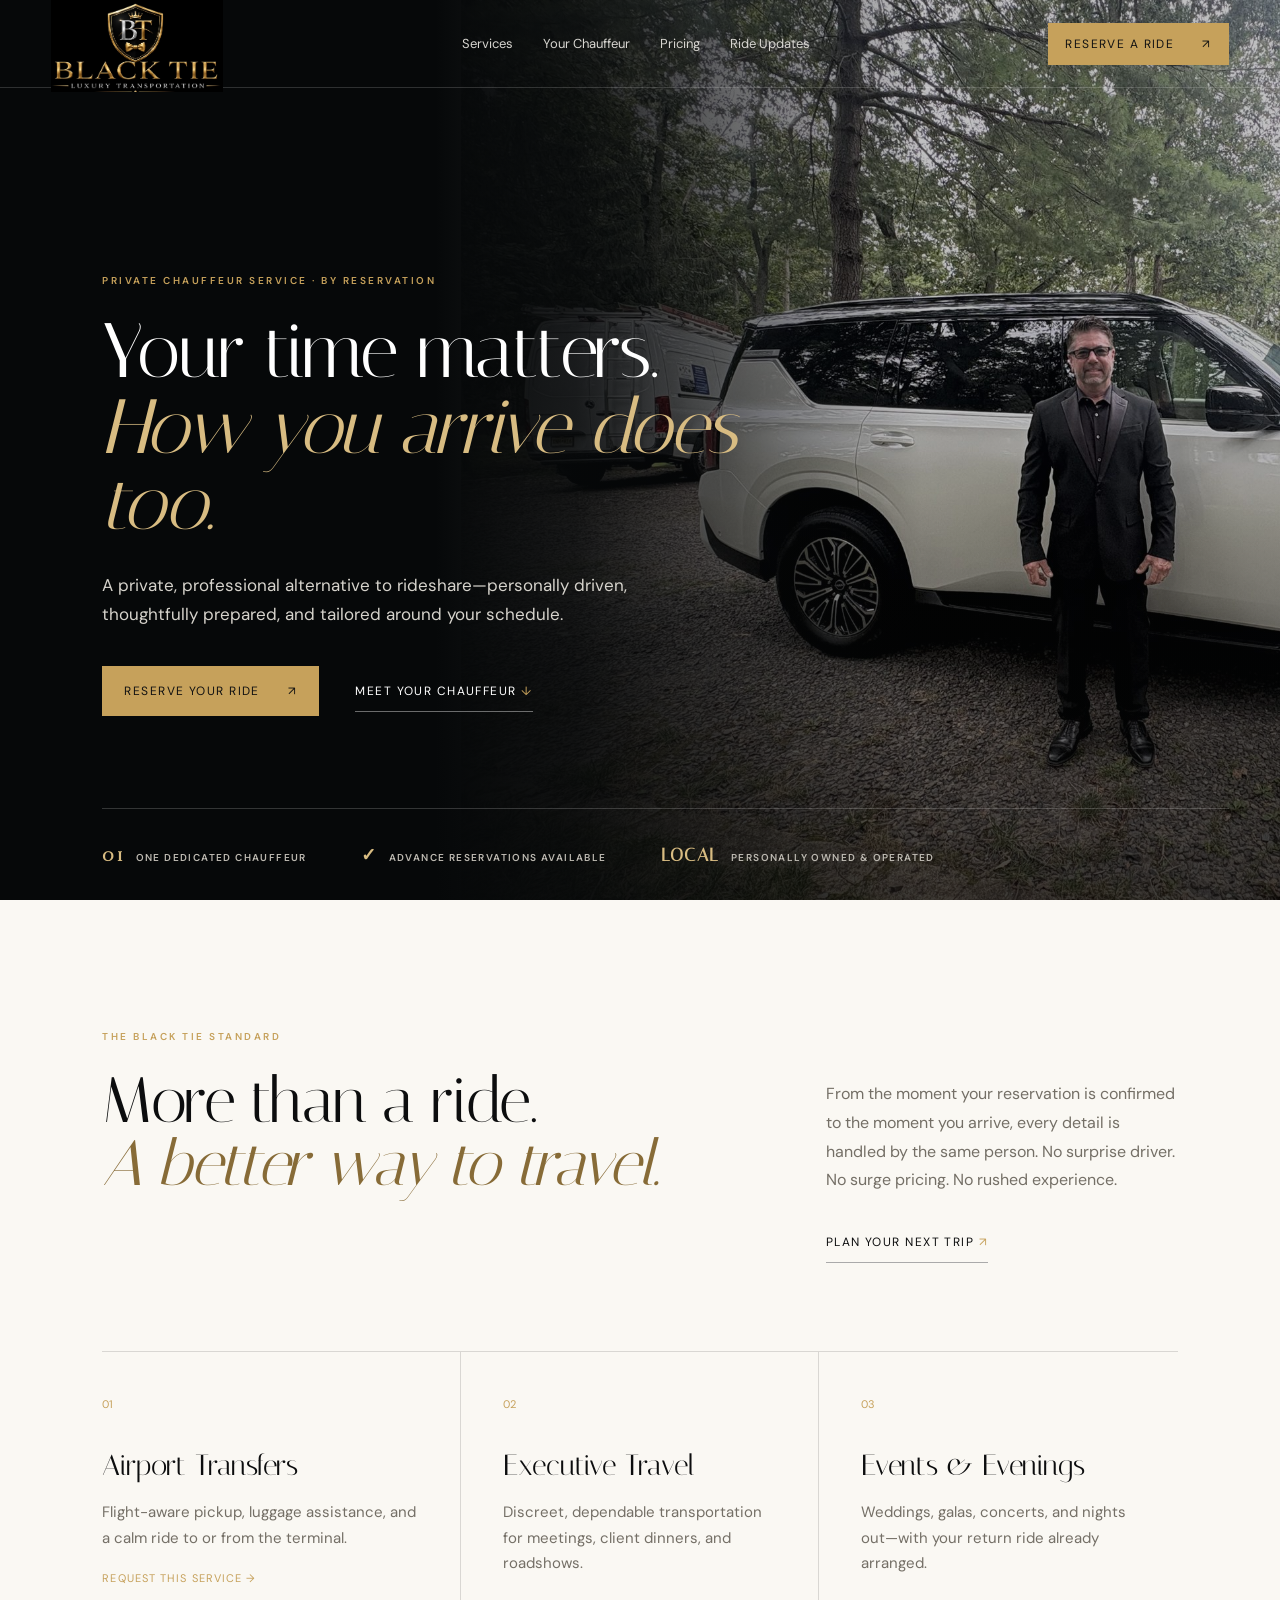
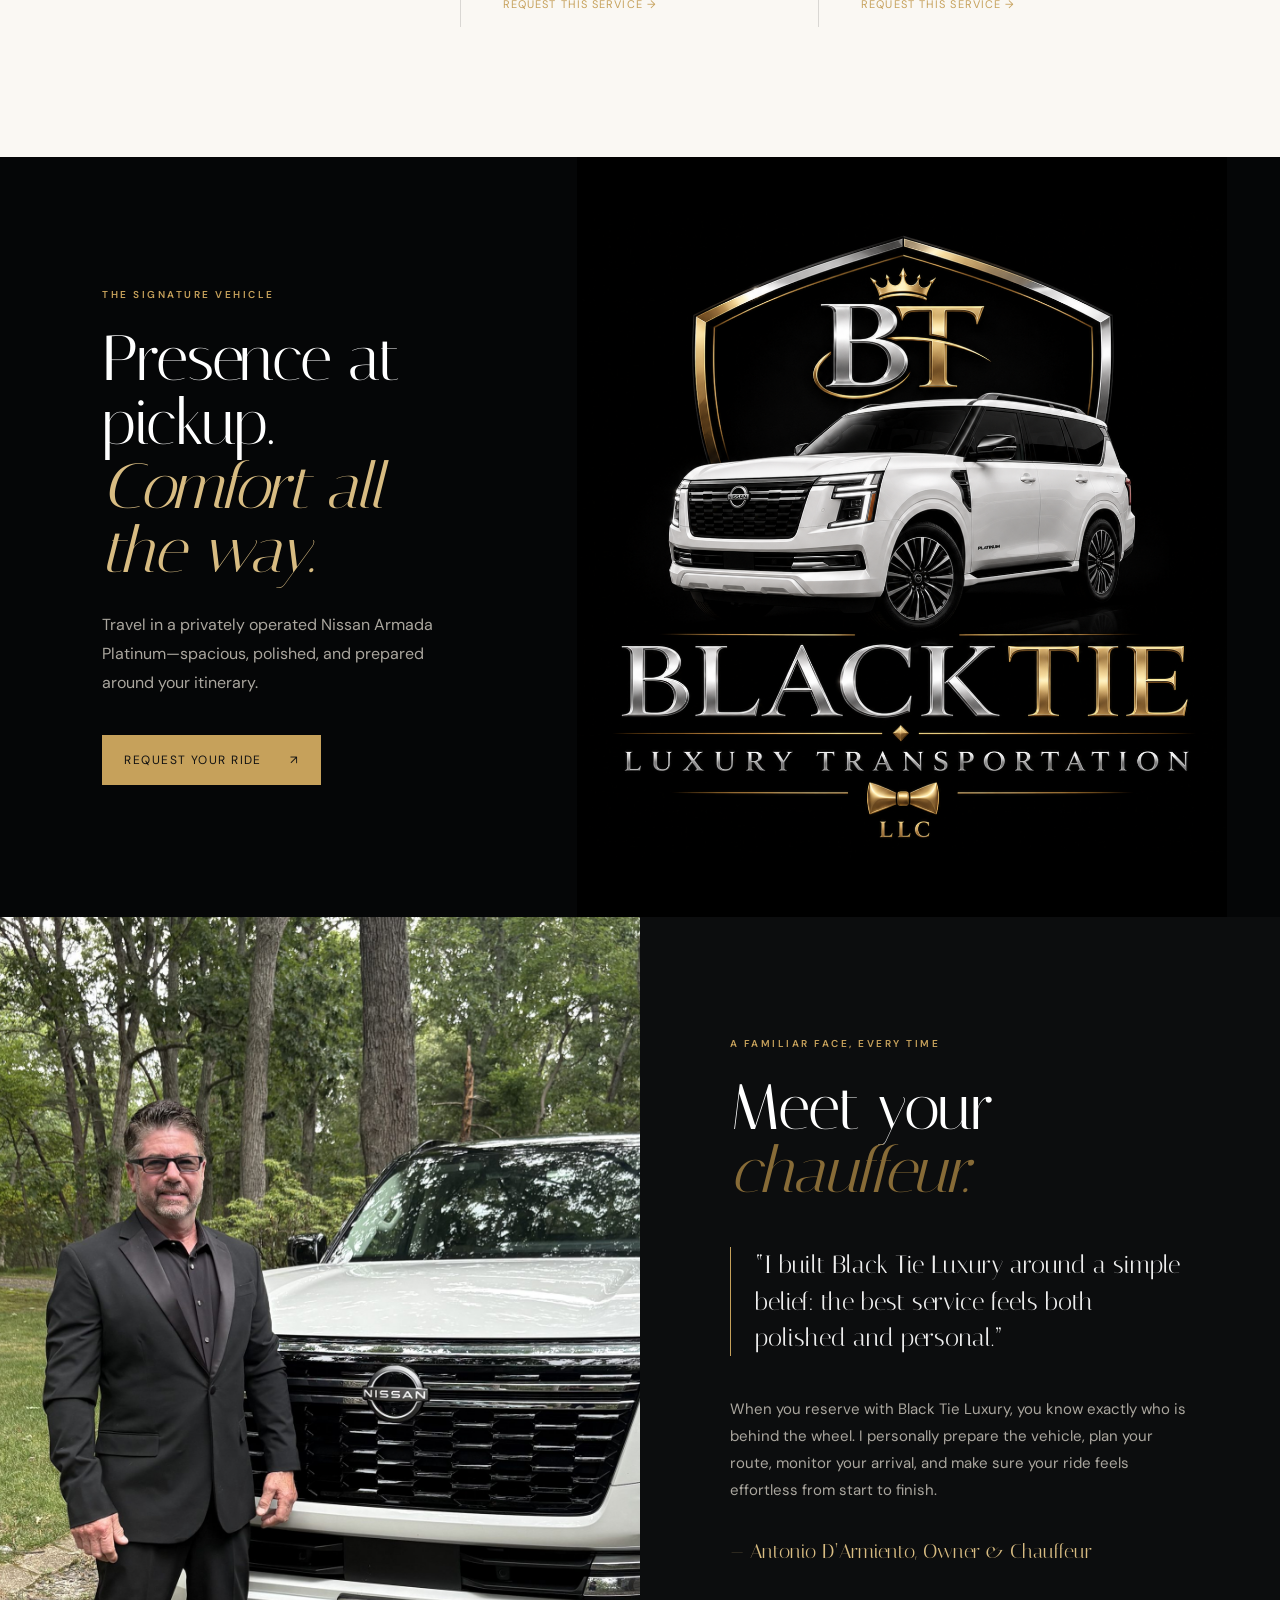
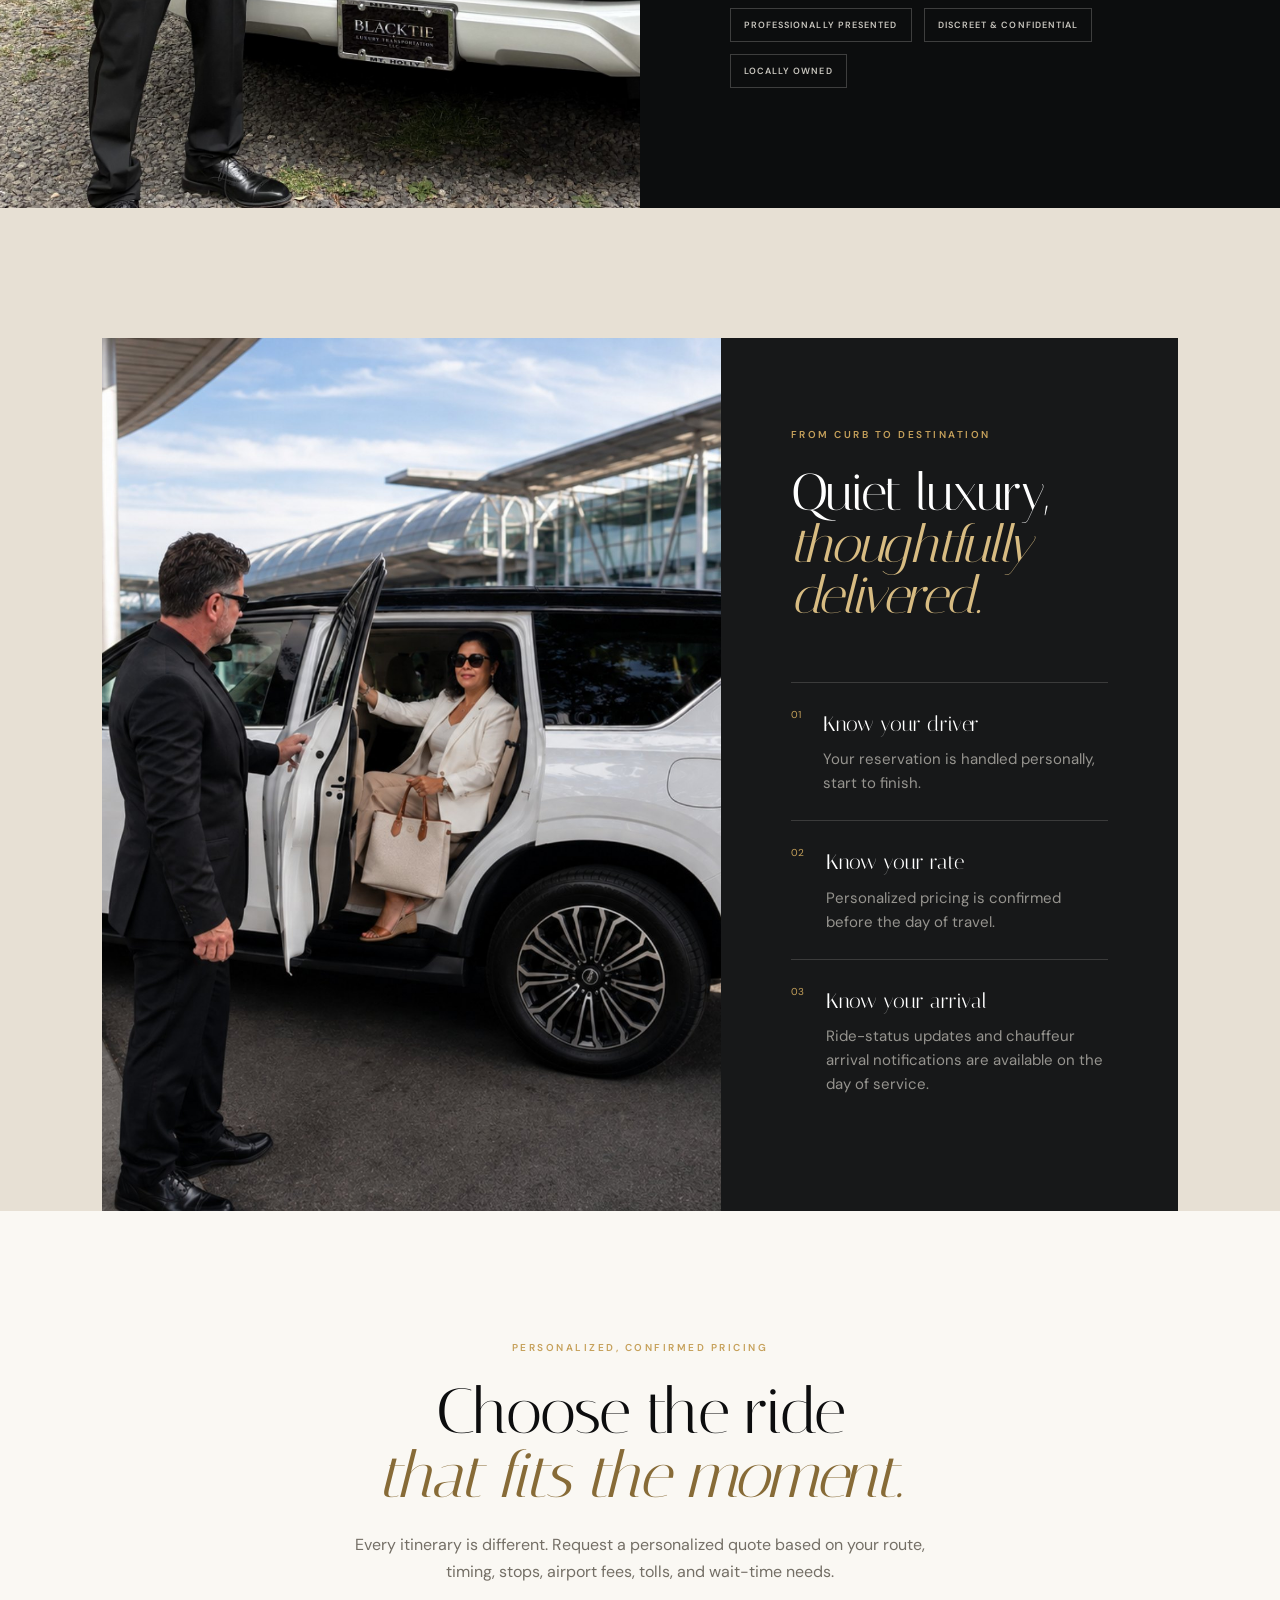
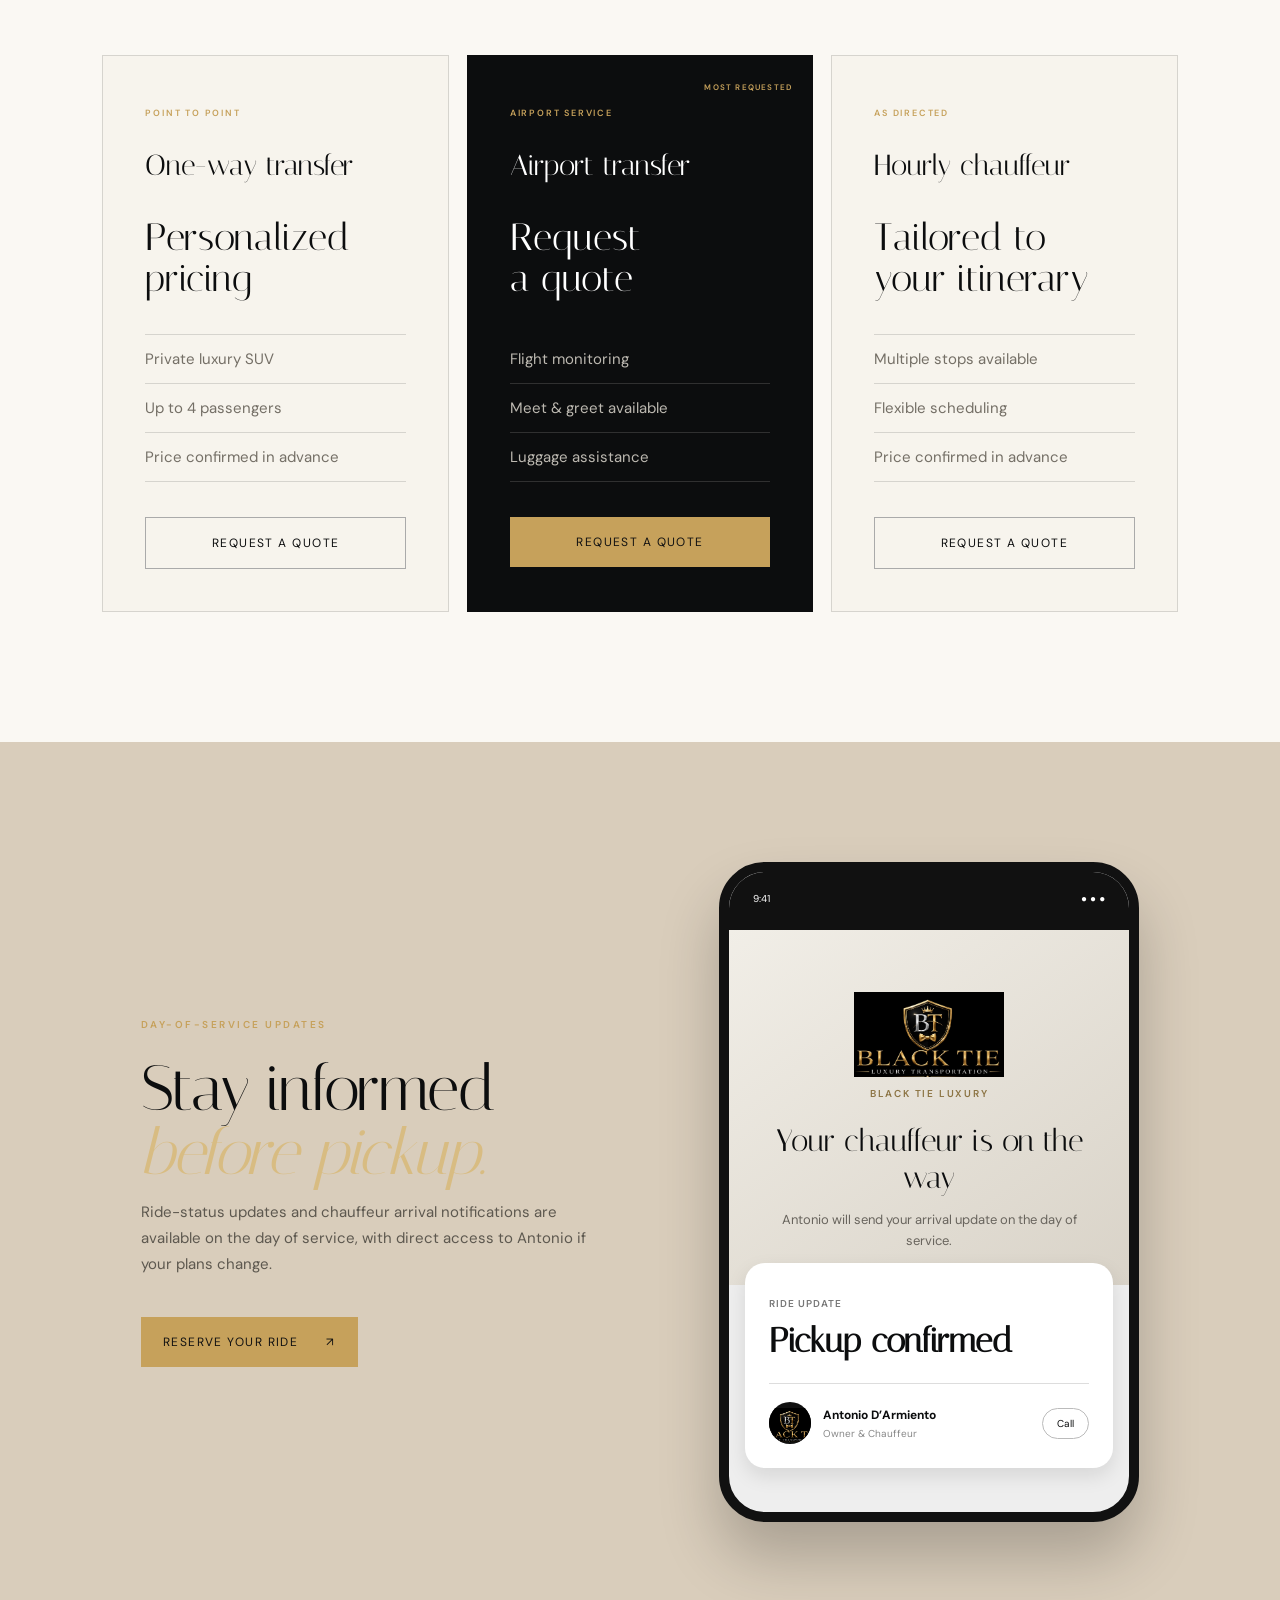
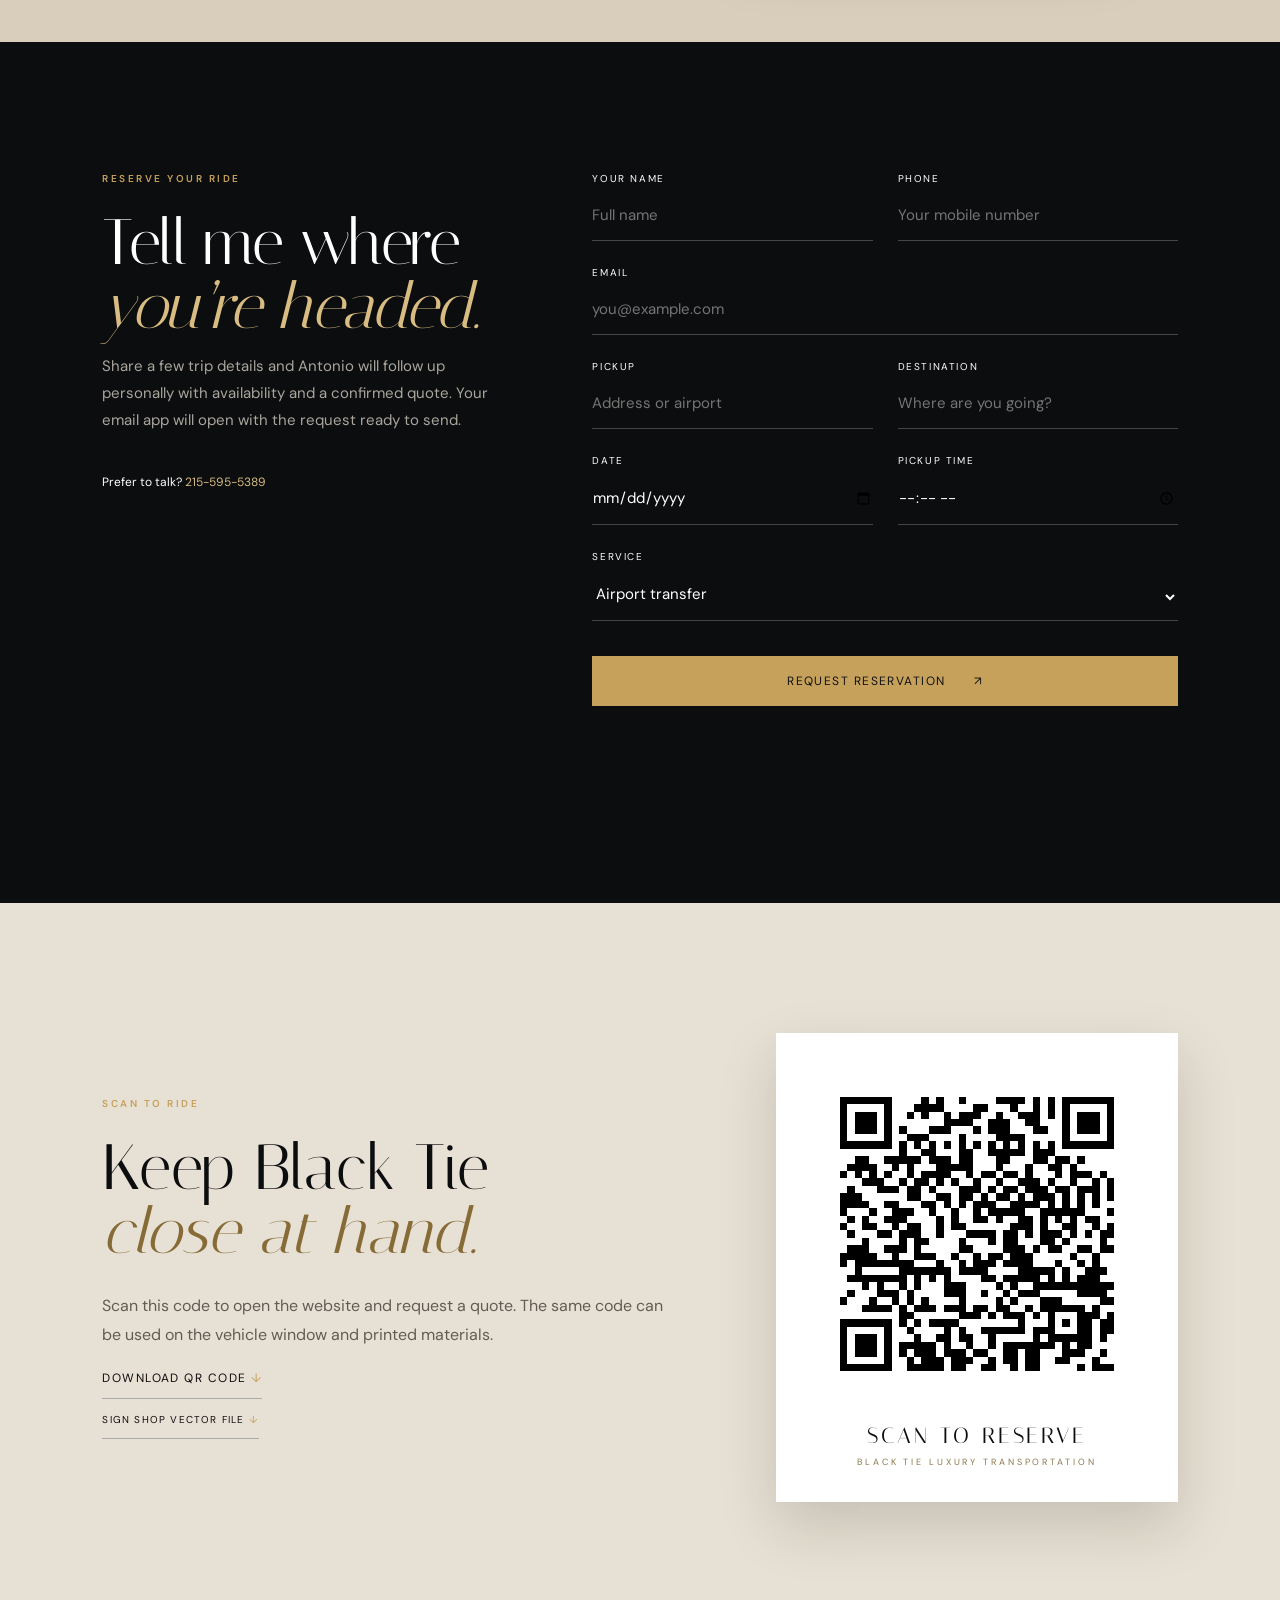
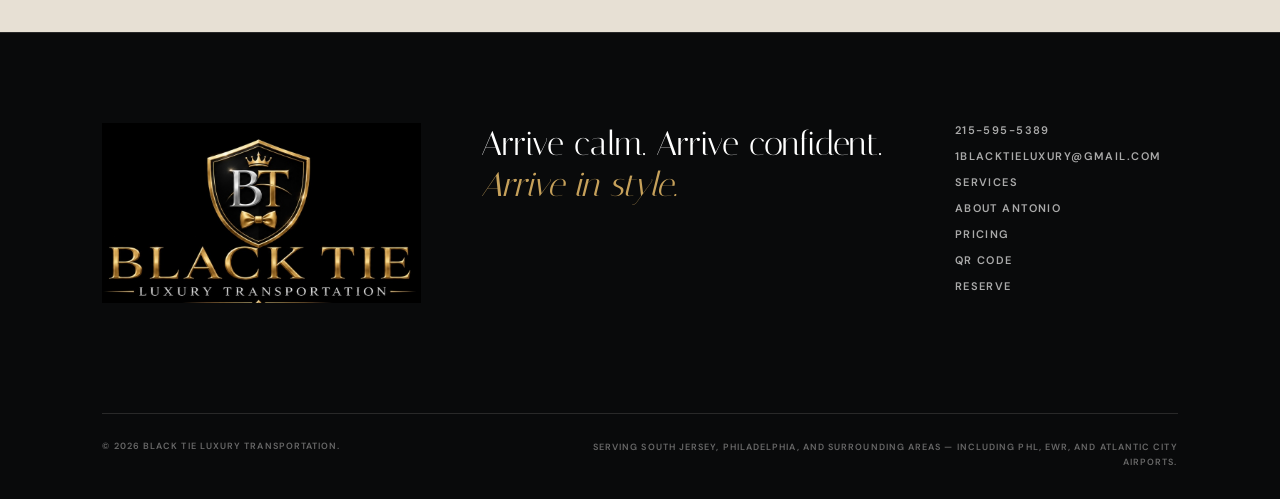
==== commit 808913fd: "Use a consistent glasses-on hero portrait" ====
--- a/index.html
+++ b/index.html
@@ -7,7 +7,7 @@
   <meta property="og:title" content="Black Tie Luxury | Private Chauffeur Service">
   <meta property="og:description" content="Private luxury transportation personally driven by Antonio D’Armiento throughout South Jersey, Philadelphia, and surrounding airports.">
   <meta property="og:type" content="website">
-  <meta property="og:image" content="https://dvd0099.github.io/blacktie-car-proj/assets/antonio-armada-hero.jpg">
+  <meta property="og:image" content="https://dvd0099.github.io/blacktie-car-proj/assets/antonio-armada-hero-glasses.jpg">
   <title>Black Tie Luxury | Private Chauffeur Service</title>
   <link rel="preconnect" href="https://fonts.googleapis.com">
   <link rel="preconnect" href="https://fonts.gstatic.com" crossorigin>
@@ -27,8 +27,8 @@
   <main>
     <section class="hero">
       <picture>
-        <source media="(max-width: 640px)" srcset="assets/antonio-armada-hero-mobile.jpg">
-        <img class="hero-image" src="assets/antonio-armada-hero.jpg" alt="Antonio D’Armiento standing beside the Black Tie Luxury white Nissan Armada Platinum" fetchpriority="high">
+        <source media="(max-width: 640px)" srcset="assets/antonio-armada-hero-glasses-mobile.jpg">
+        <img class="hero-image" src="assets/antonio-armada-hero-glasses.jpg" alt="Antonio D’Armiento wearing glasses and standing beside the Black Tie Luxury white Nissan Armada Platinum" fetchpriority="high">
       </picture>
       <div class="hero-overlay"></div>
       <div class="hero-content reveal">
--- a/styles.css
+++ b/styles.css
@@ -31,4 +31,5 @@
 .hero-image{object-position:center center}
 .about-image-wrap img{object-position:34% center}
 .experience-image img{object-position:center center}
+@media(min-width:641px){.hero-image{left:auto;right:0;width:64%}.hero-overlay{background:linear-gradient(90deg,#060809 0%,#060809 34%,rgba(6,8,9,.9) 45%,rgba(6,8,9,.25) 72%),linear-gradient(0deg,rgba(4,4,4,.7),transparent 45%)}}
 @media(max-width:640px){.hero-image{object-position:100% center}.about-image-wrap img{object-position:31% center}.experience-image img{object-position:48% center}}
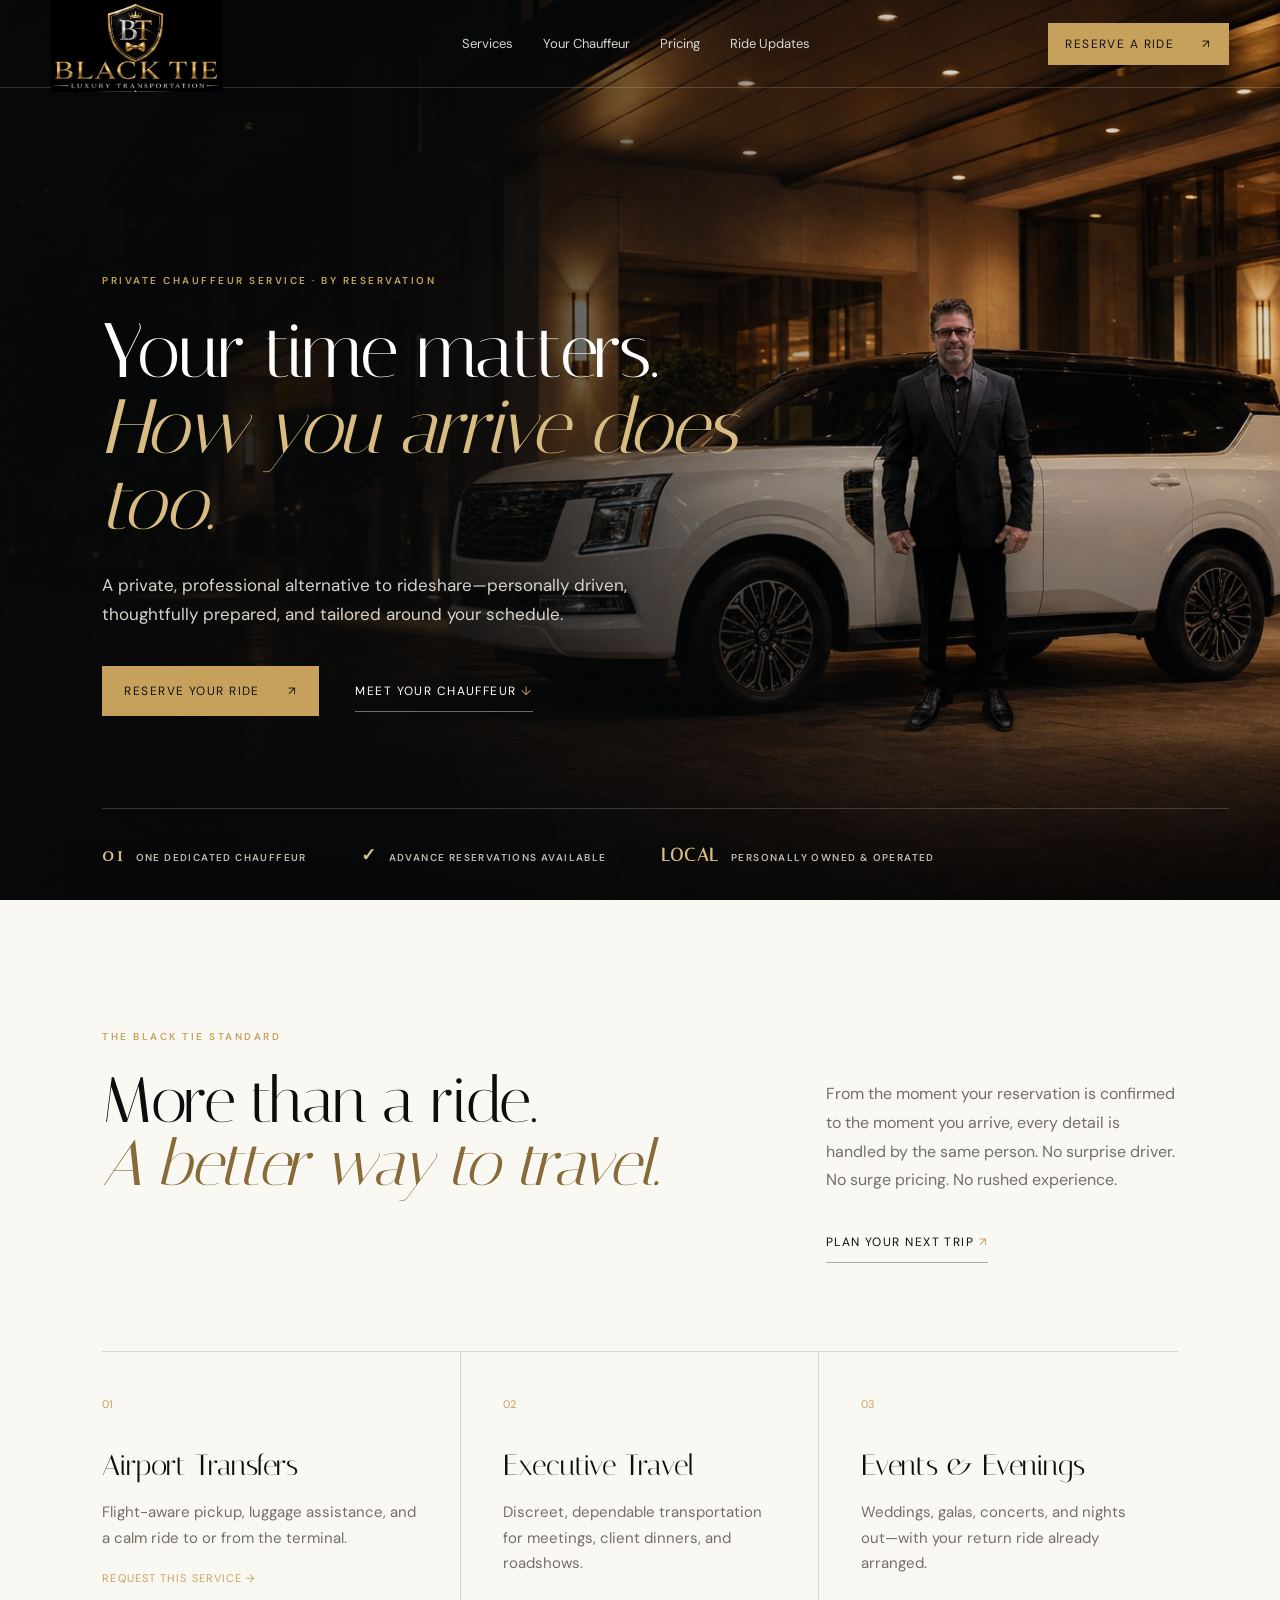
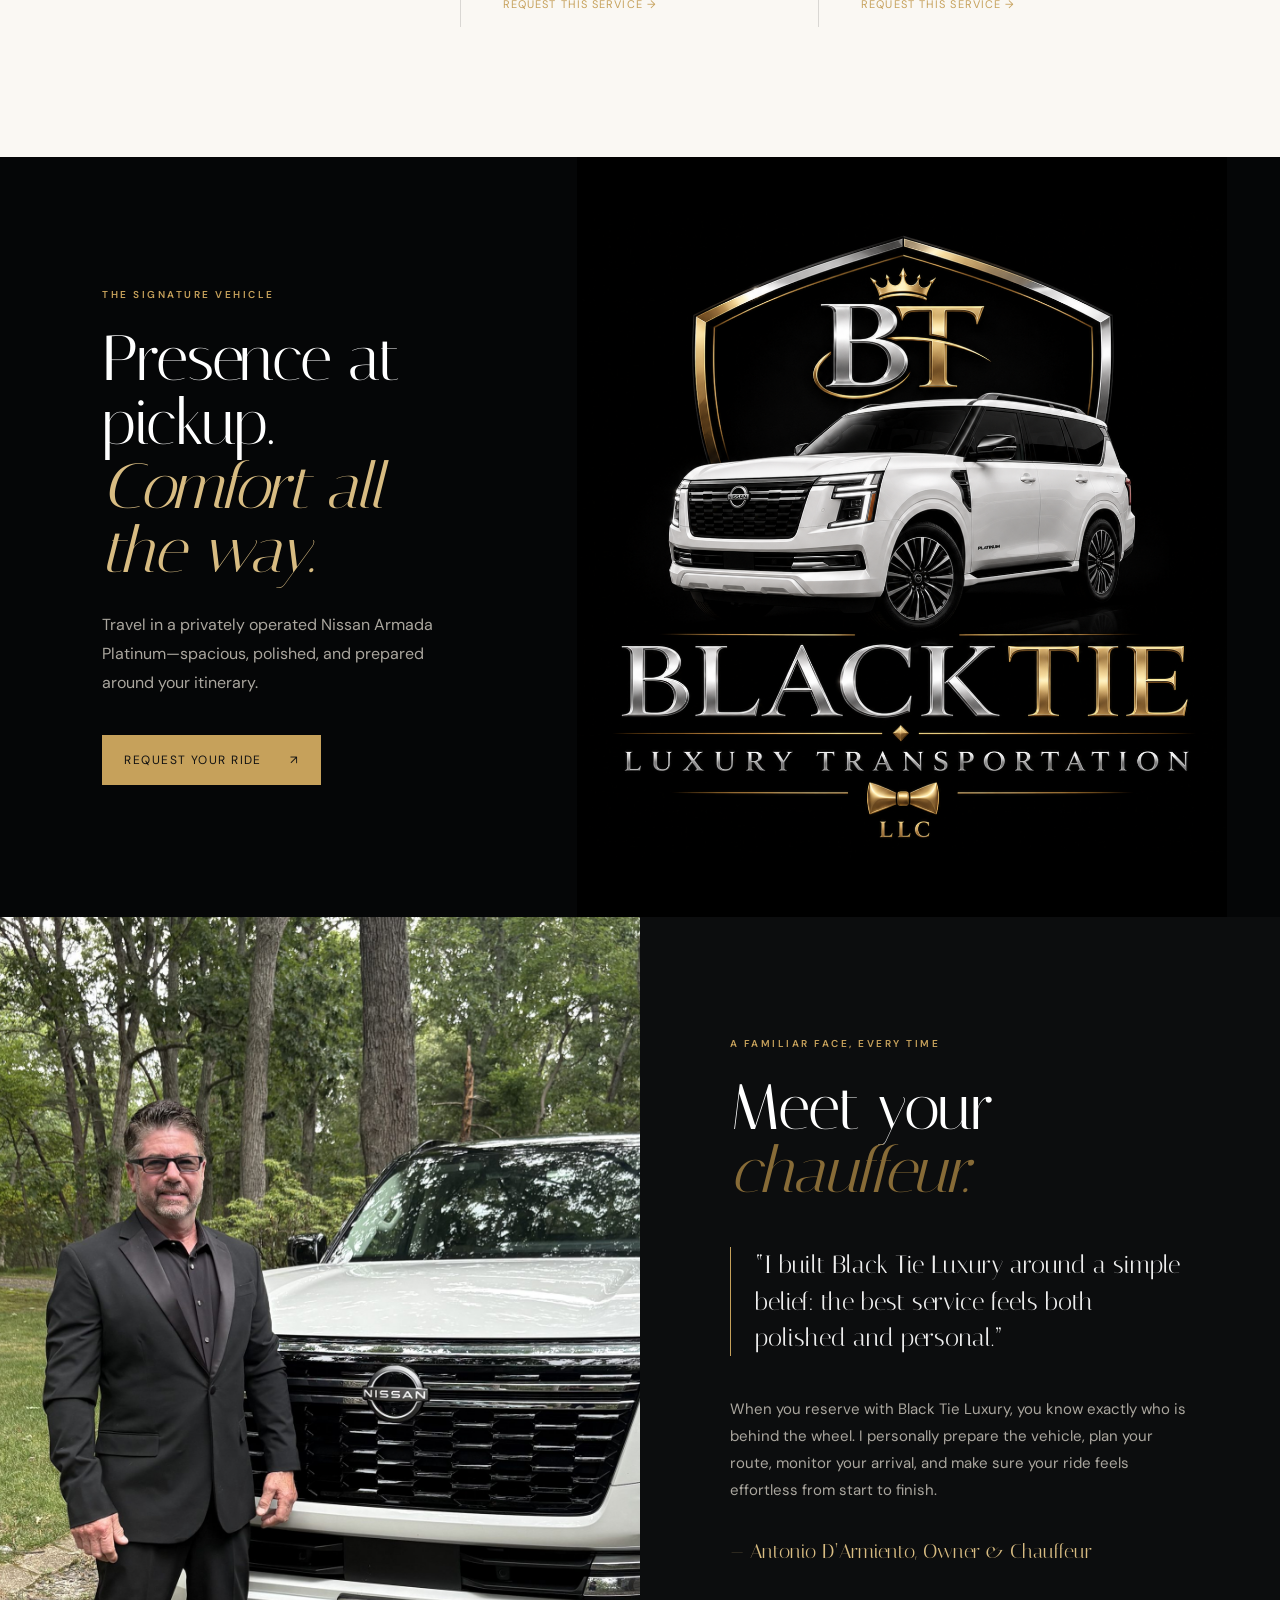
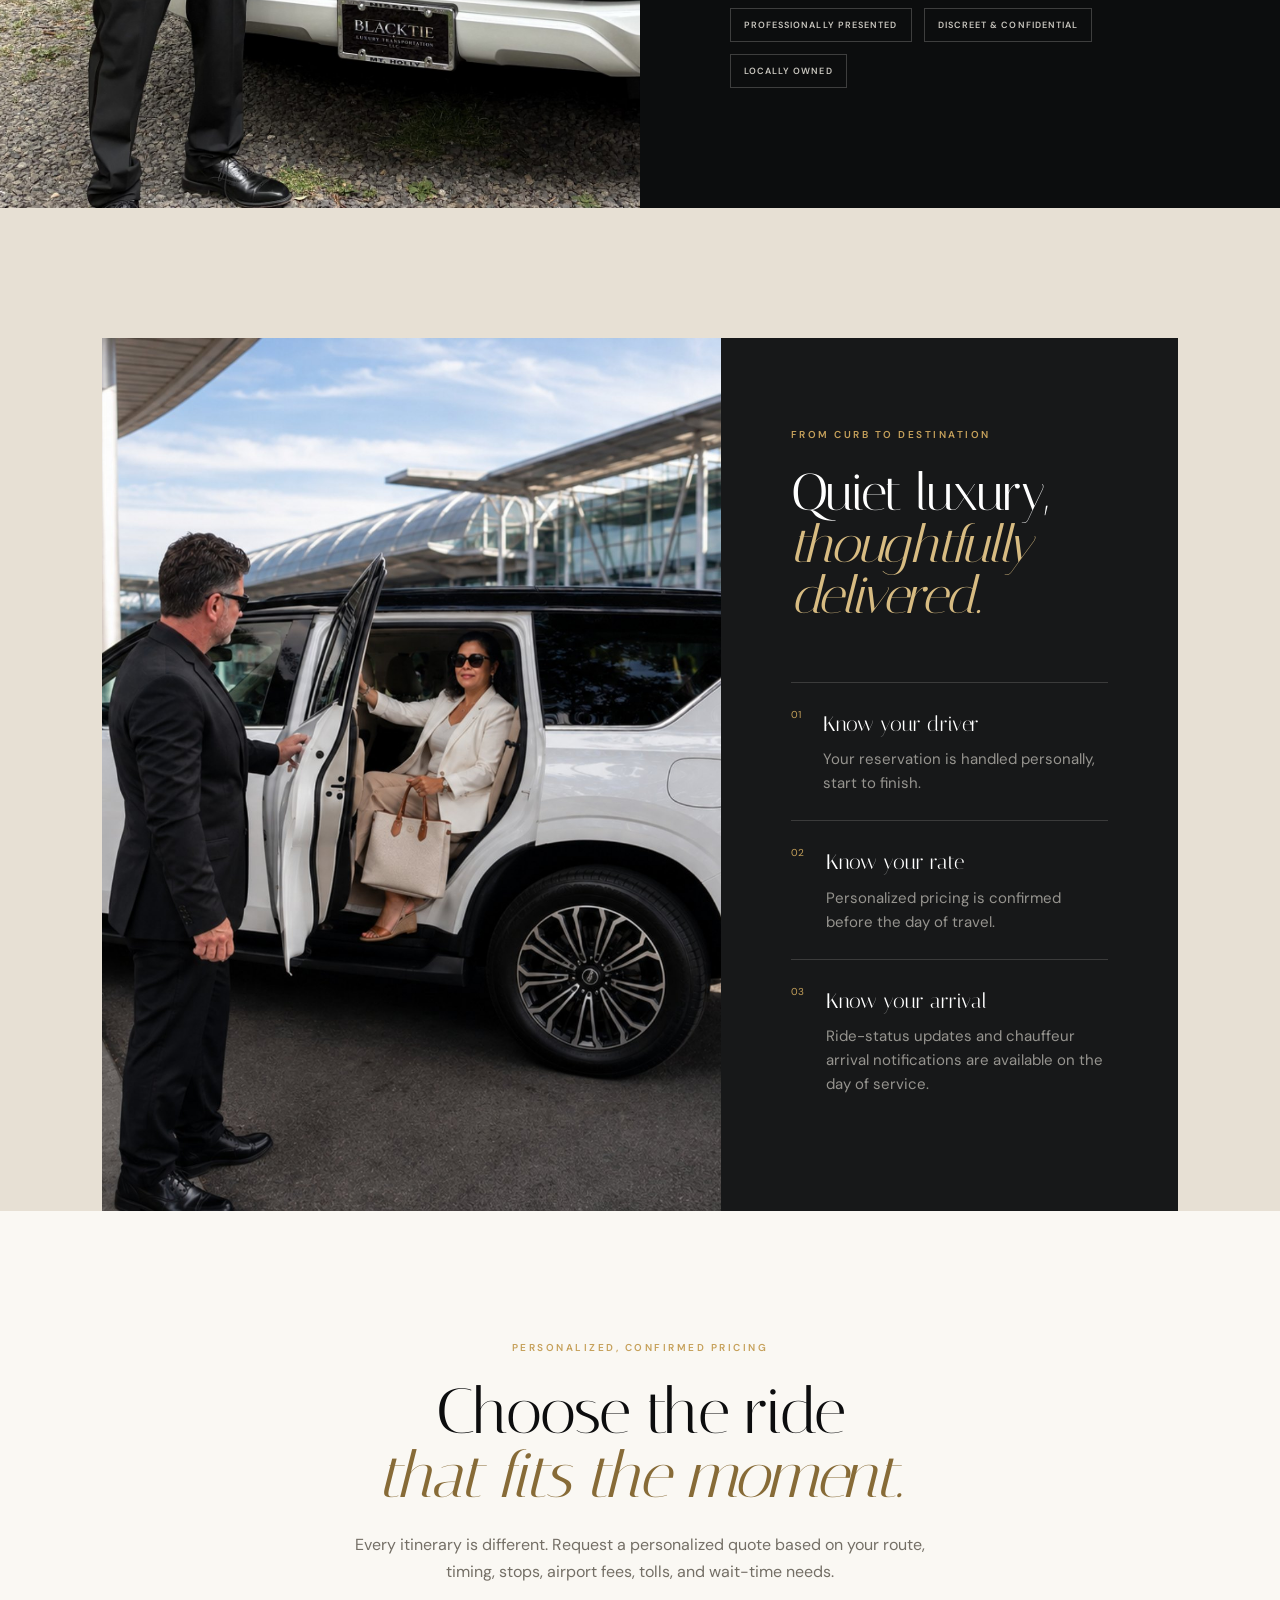
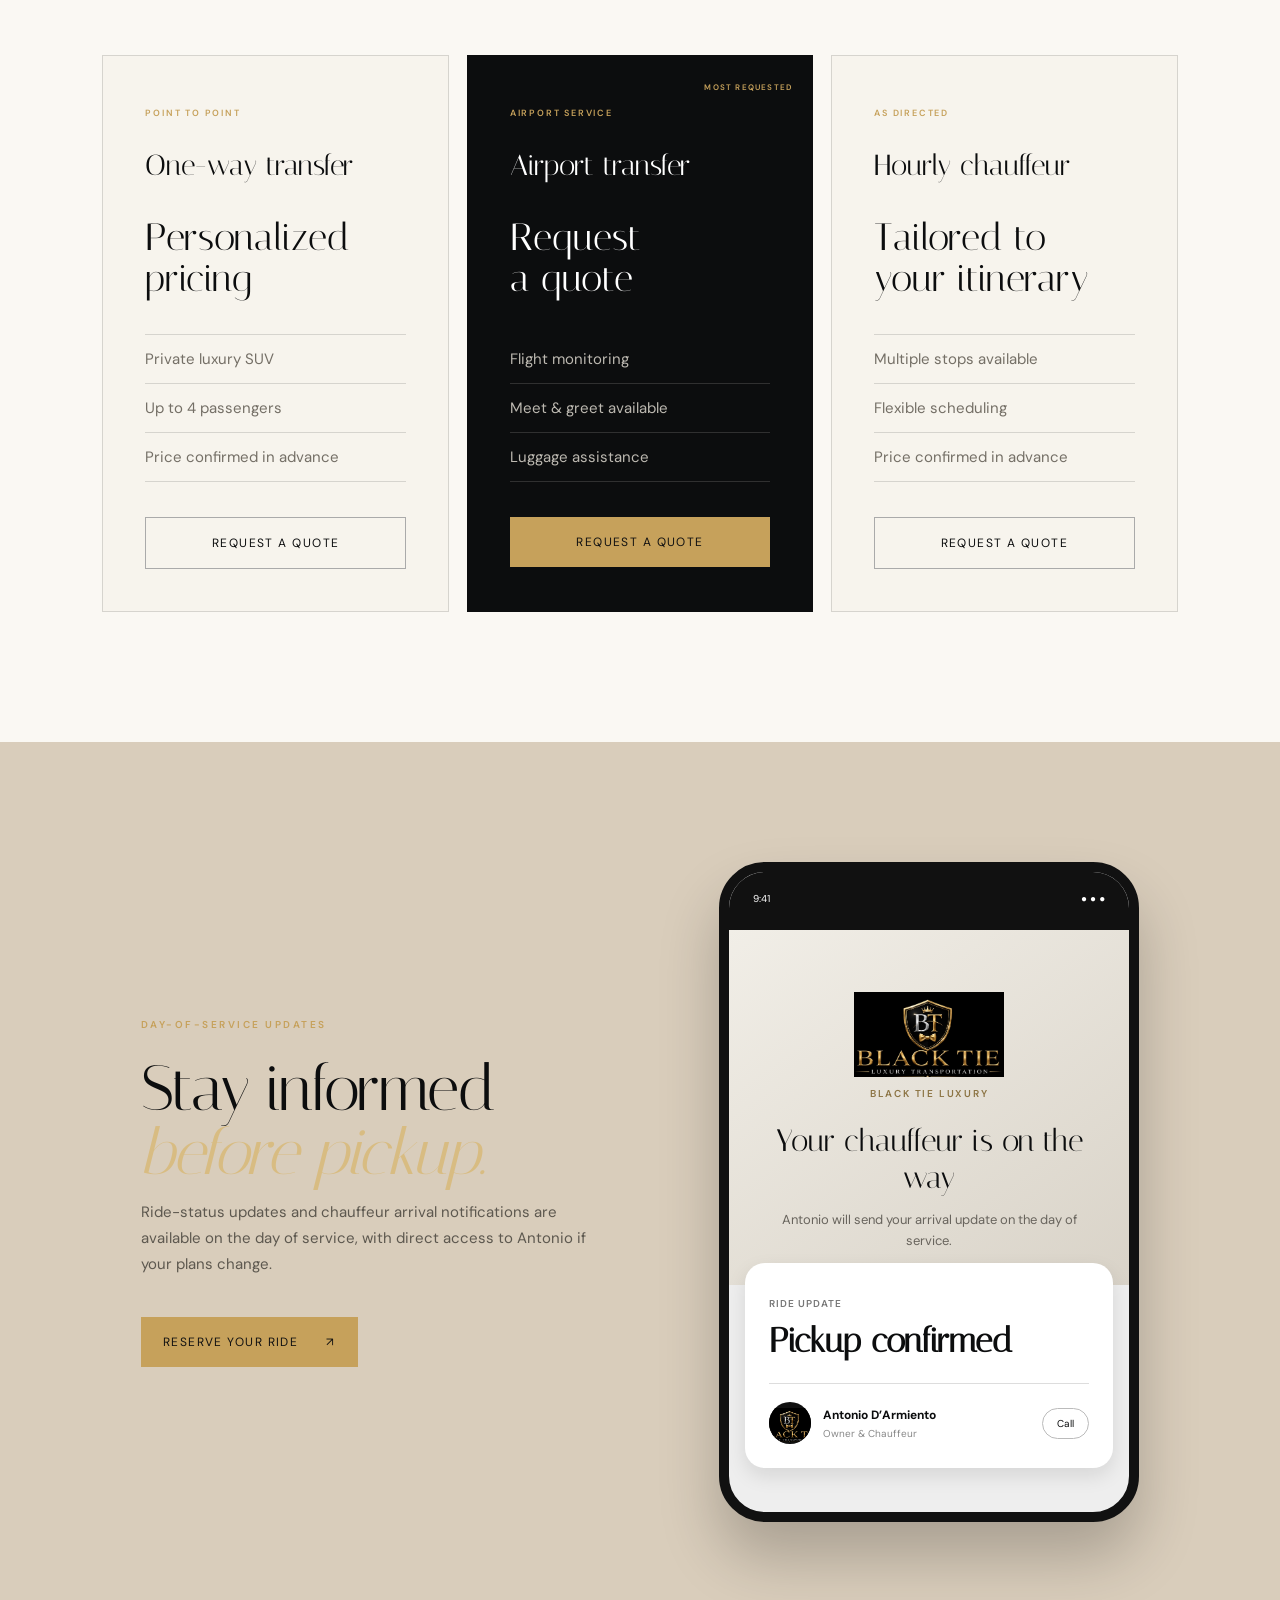
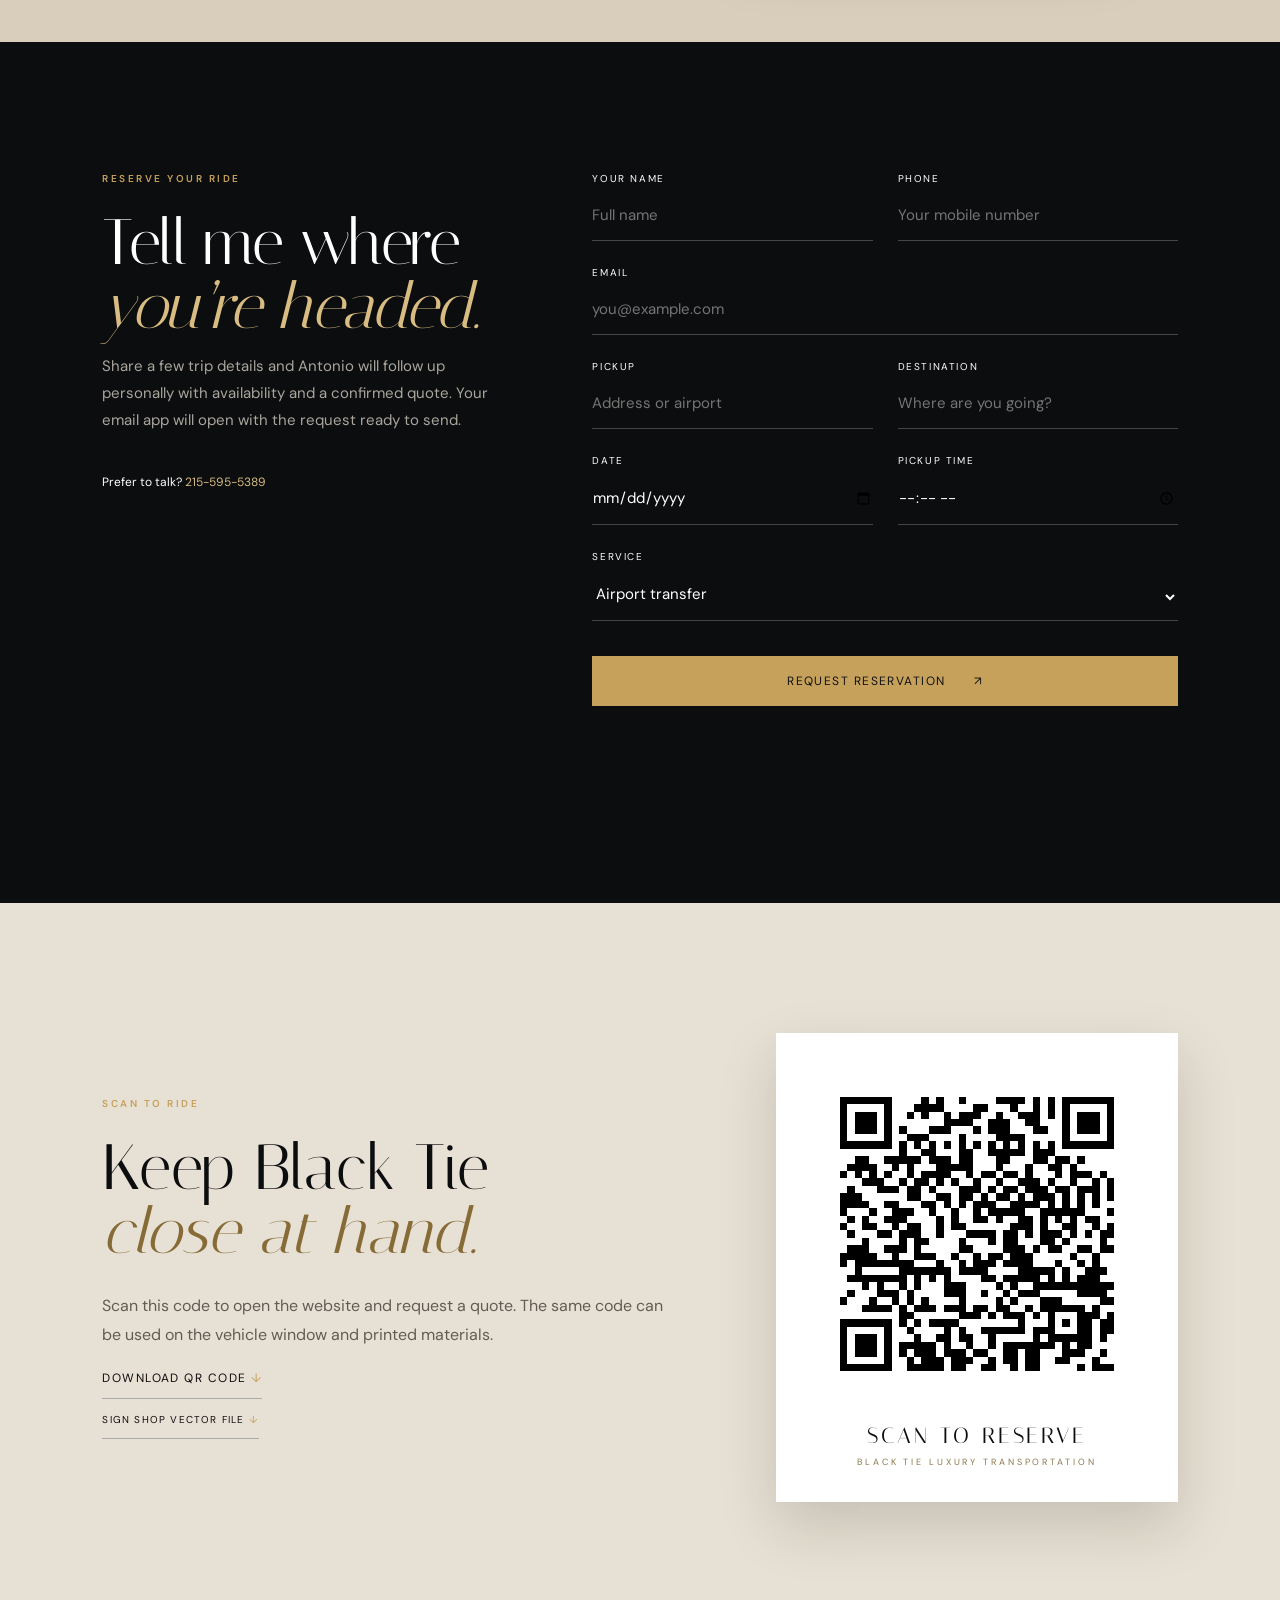
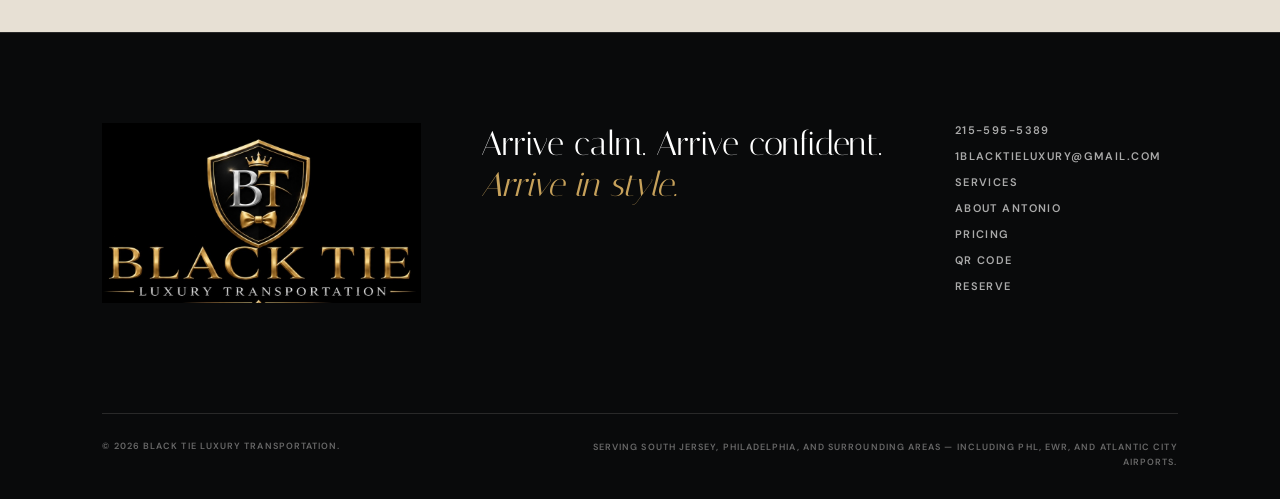
==== commit b1fca00d: "Restore the luxury hotel hero aesthetic" ====
--- a/index.html
+++ b/index.html
@@ -7,7 +7,7 @@
   <meta property="og:title" content="Black Tie Luxury | Private Chauffeur Service">
   <meta property="og:description" content="Private luxury transportation personally driven by Antonio D’Armiento throughout South Jersey, Philadelphia, and surrounding airports.">
   <meta property="og:type" content="website">
-  <meta property="og:image" content="https://dvd0099.github.io/blacktie-car-proj/assets/antonio-armada-hero-glasses.jpg">
+  <meta property="og:image" content="https://dvd0099.github.io/blacktie-car-proj/assets/antonio-hotel-hero-v3.jpg">
   <title>Black Tie Luxury | Private Chauffeur Service</title>
   <link rel="preconnect" href="https://fonts.googleapis.com">
   <link rel="preconnect" href="https://fonts.gstatic.com" crossorigin>
@@ -27,8 +27,8 @@
   <main>
     <section class="hero">
       <picture>
-        <source media="(max-width: 640px)" srcset="assets/antonio-armada-hero-glasses-mobile.jpg">
-        <img class="hero-image" src="assets/antonio-armada-hero-glasses.jpg" alt="Antonio D’Armiento wearing glasses and standing beside the Black Tie Luxury white Nissan Armada Platinum" fetchpriority="high">
+        <source media="(max-width: 640px)" srcset="assets/antonio-hotel-hero-mobile-v4.jpg">
+        <img class="hero-image" src="assets/antonio-hotel-hero-v3.jpg" alt="Antonio D’Armiento wearing glasses beside his white Nissan Armada at an elegant hotel entrance" fetchpriority="high">
       </picture>
       <div class="hero-overlay"></div>
       <div class="hero-content reveal">
--- a/styles.css
+++ b/styles.css
@@ -31,5 +31,5 @@
 .hero-image{object-position:center center}
 .about-image-wrap img{object-position:34% center}
 .experience-image img{object-position:center center}
-@media(min-width:641px){.hero-image{left:auto;right:0;width:64%}.hero-overlay{background:linear-gradient(90deg,#060809 0%,#060809 34%,rgba(6,8,9,.9) 45%,rgba(6,8,9,.25) 72%),linear-gradient(0deg,rgba(4,4,4,.7),transparent 45%)}}
-@media(max-width:640px){.hero-image{object-position:100% center}.about-image-wrap img{object-position:31% center}.experience-image img{object-position:48% center}}
+@media(min-width:641px){.hero-image{left:0;right:auto;width:100%;object-position:center}.hero-overlay{background:linear-gradient(90deg,rgba(6,8,9,.96) 0%,rgba(6,8,9,.78) 35%,rgba(6,8,9,.16) 72%),linear-gradient(0deg,rgba(4,4,4,.7),transparent 45%)}}
+@media(max-width:640px){.hero-image{object-position:center}.about-image-wrap img{object-position:31% center}.experience-image img{object-position:48% center}}
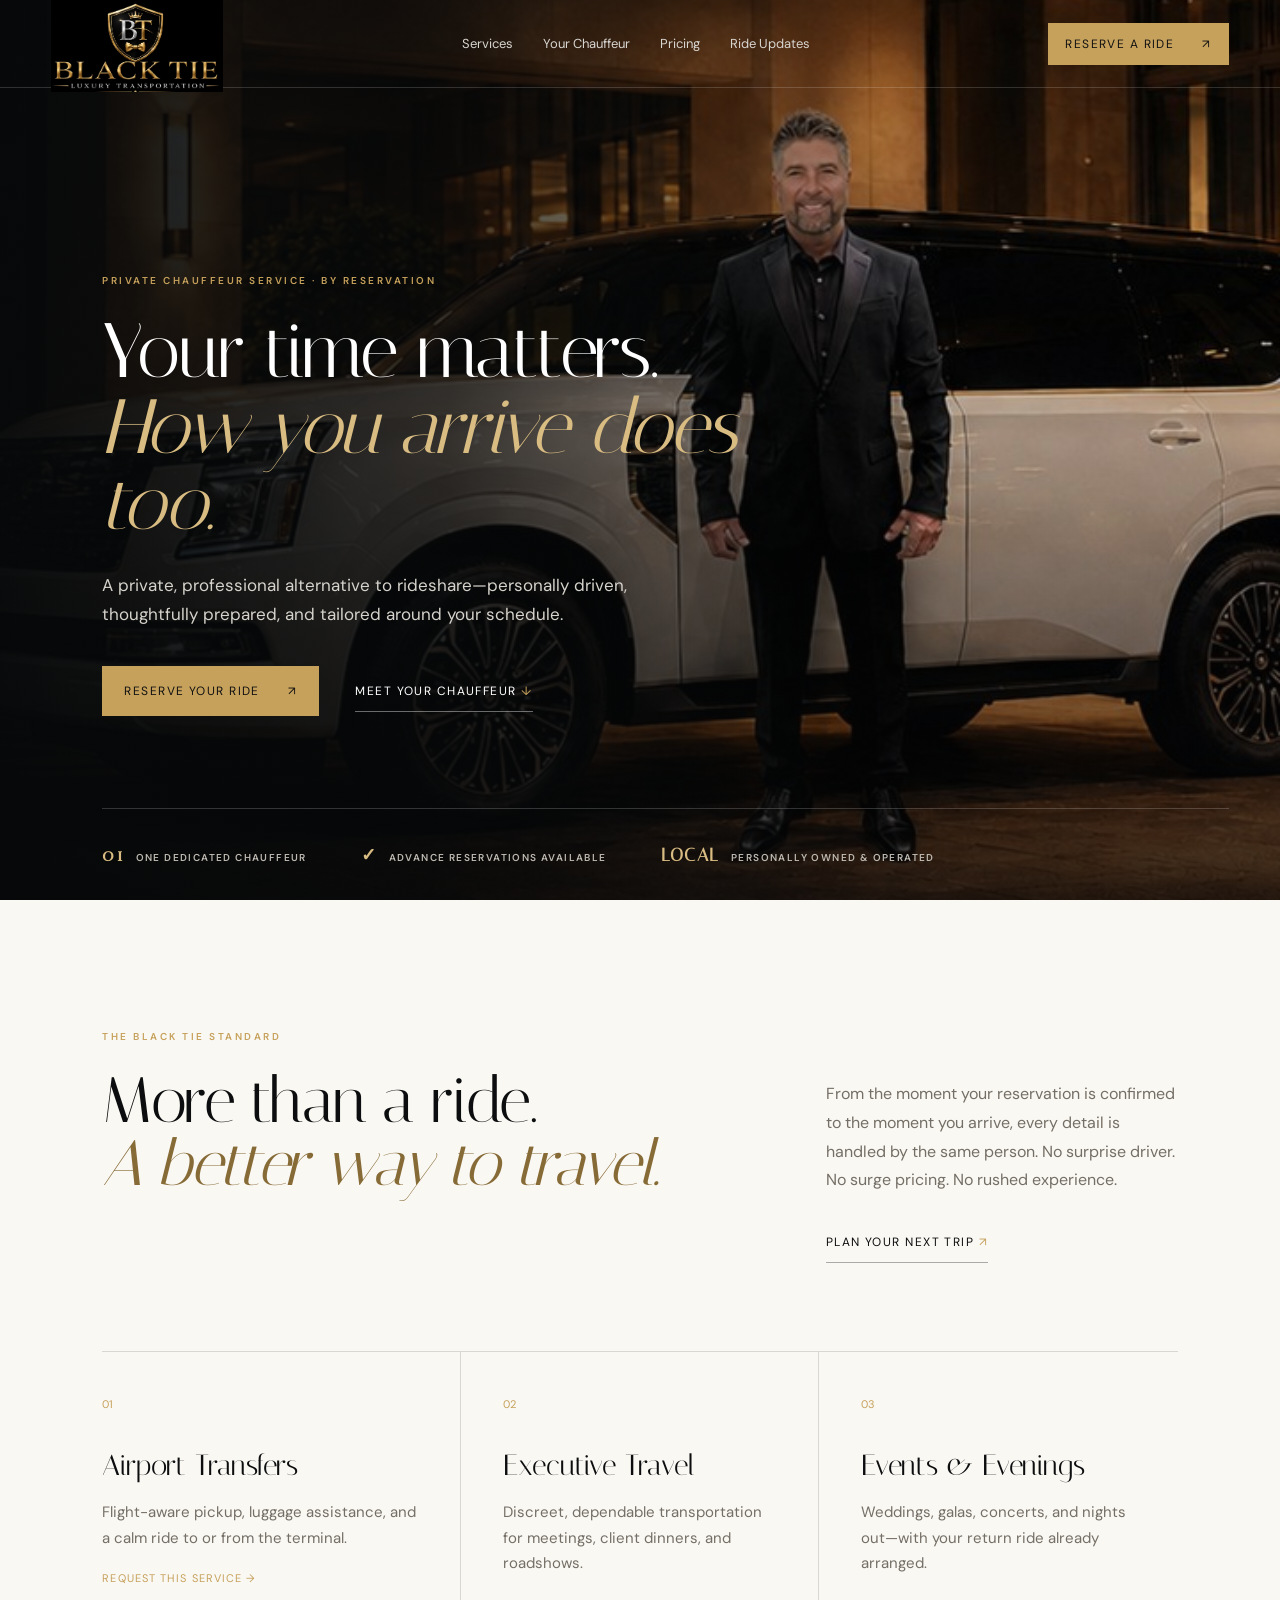
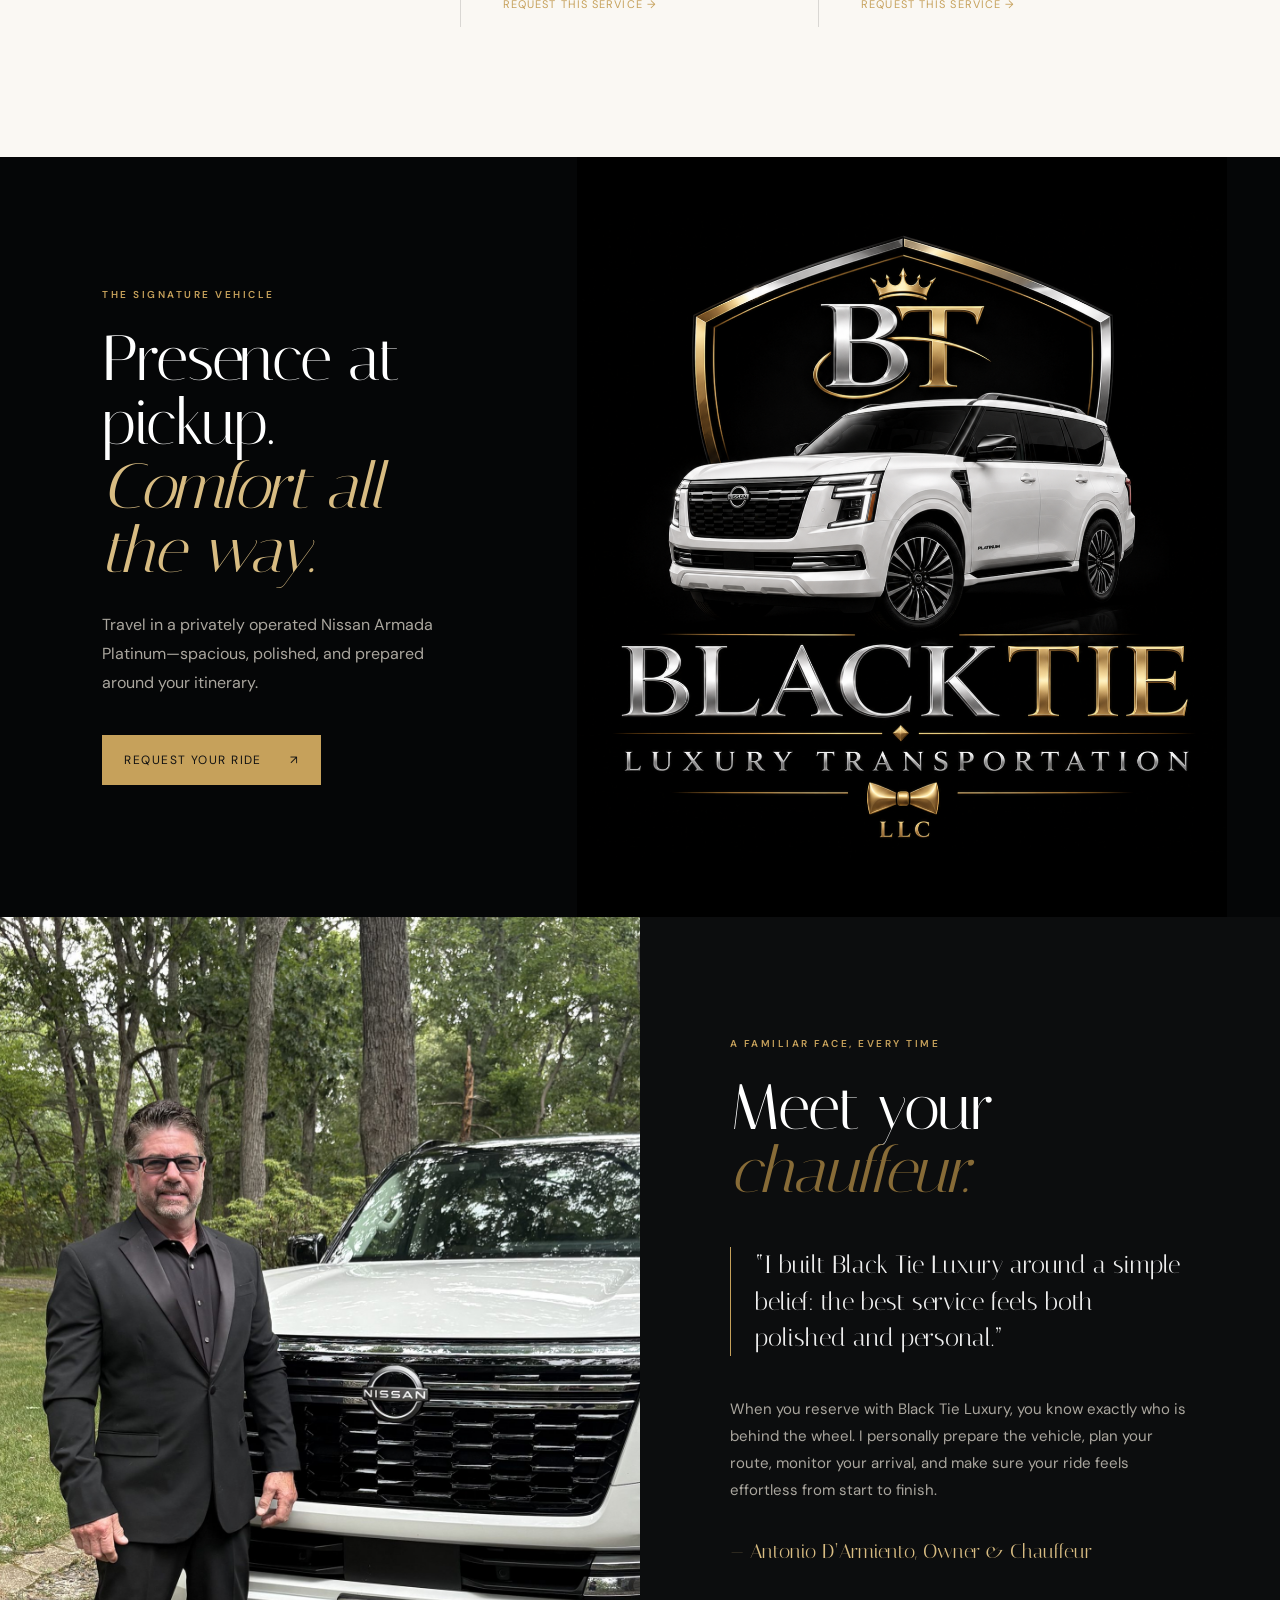
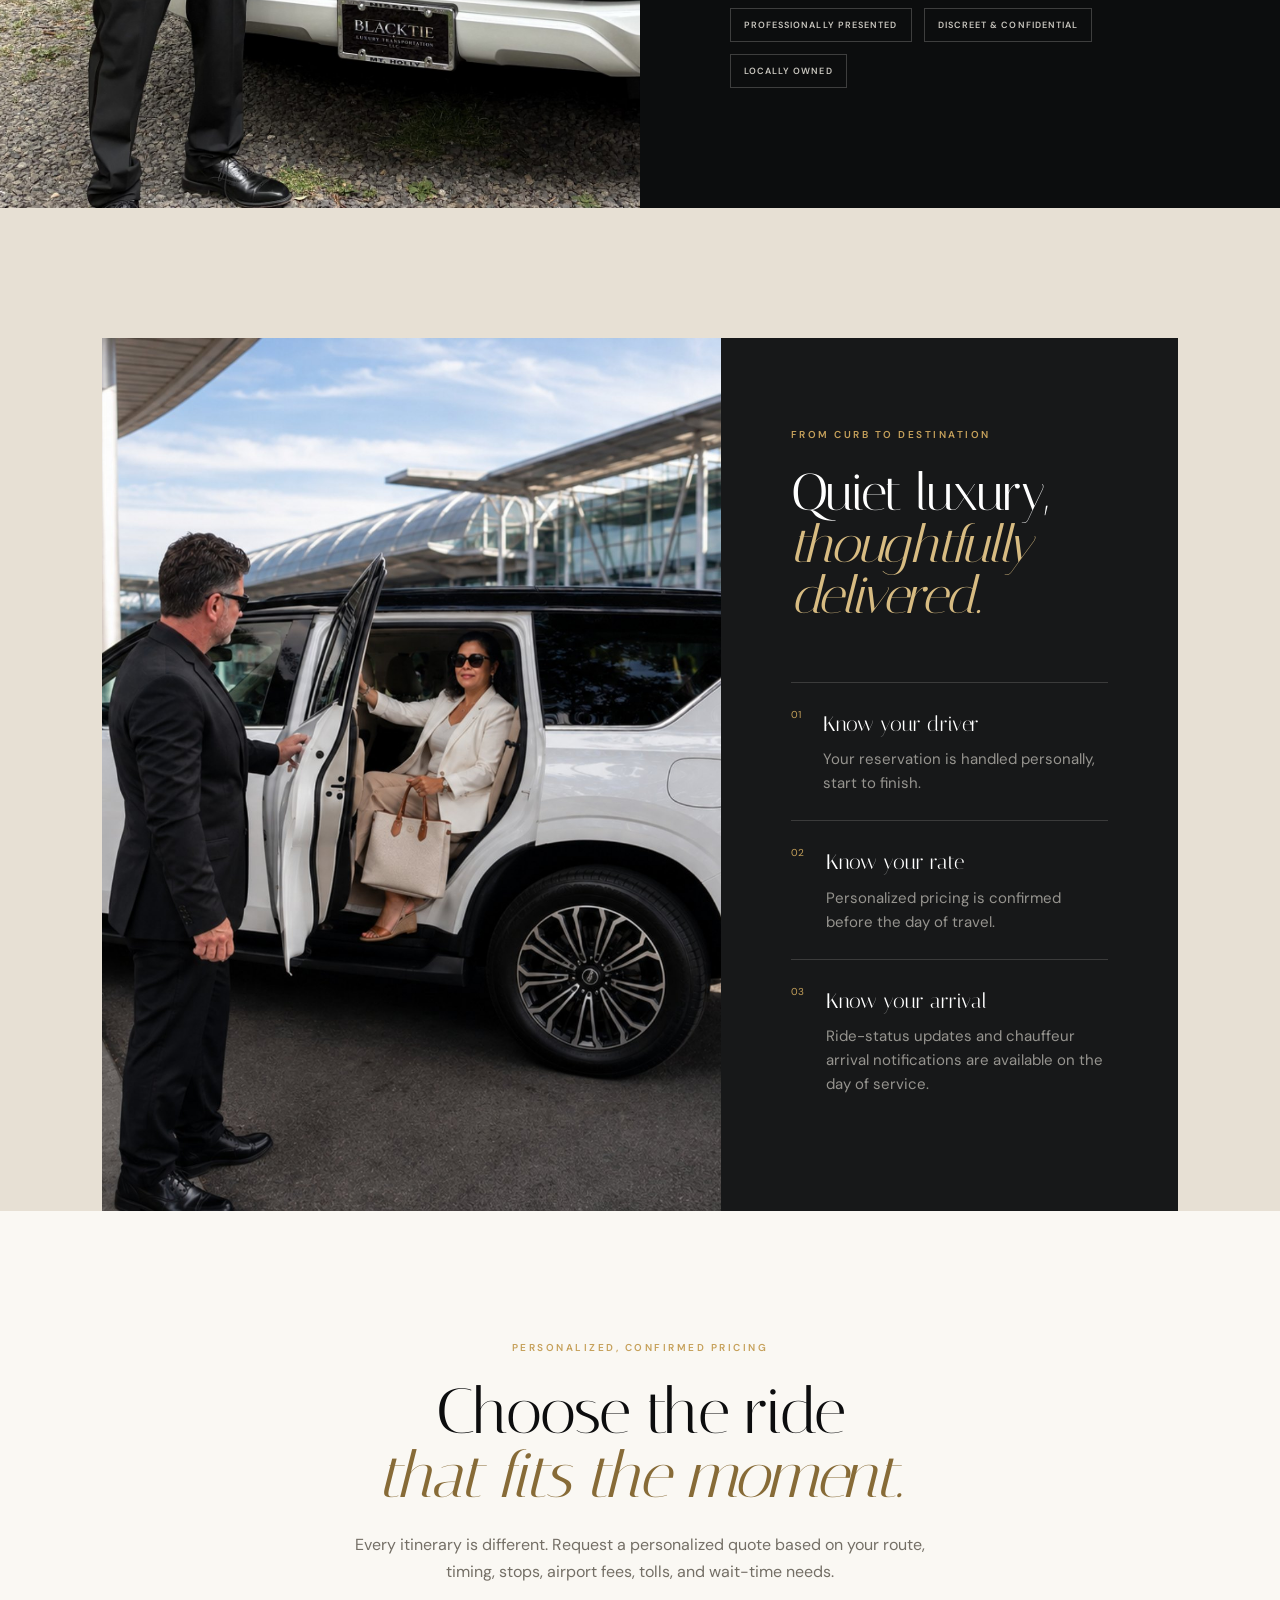
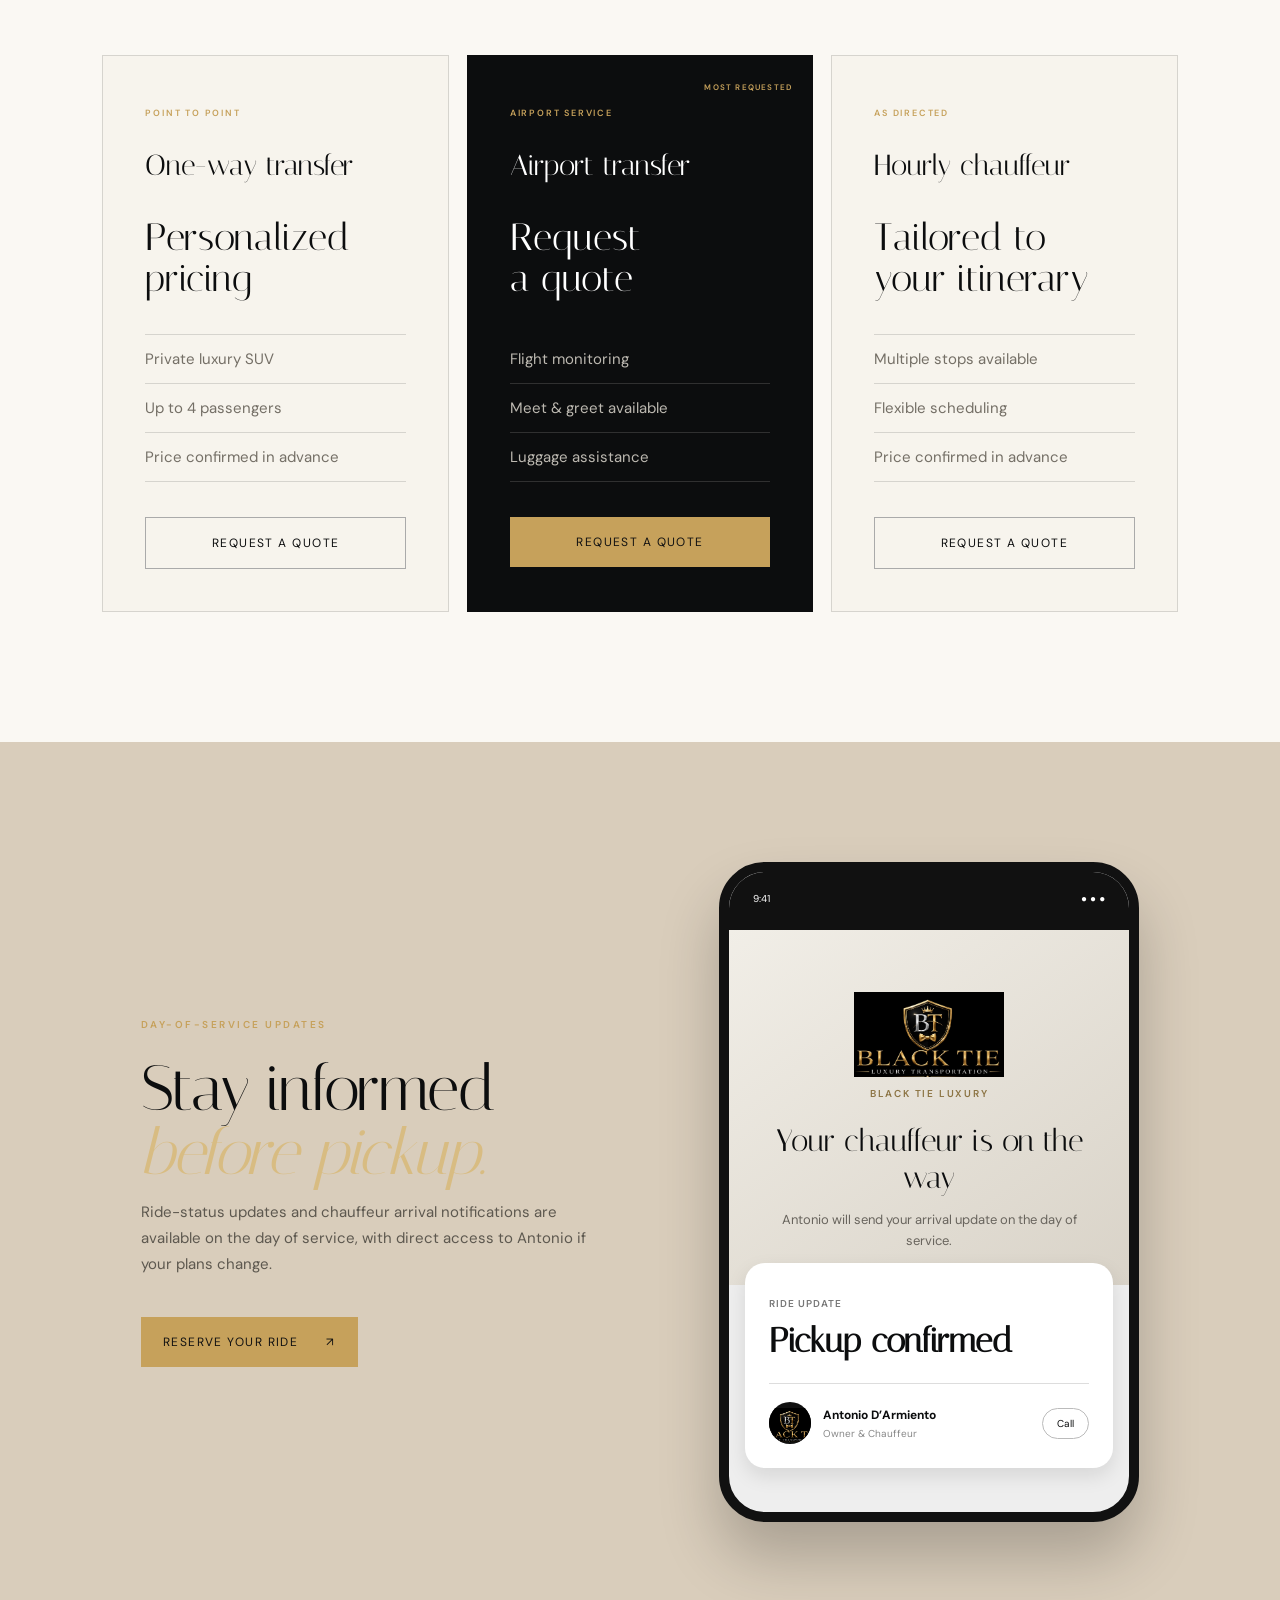
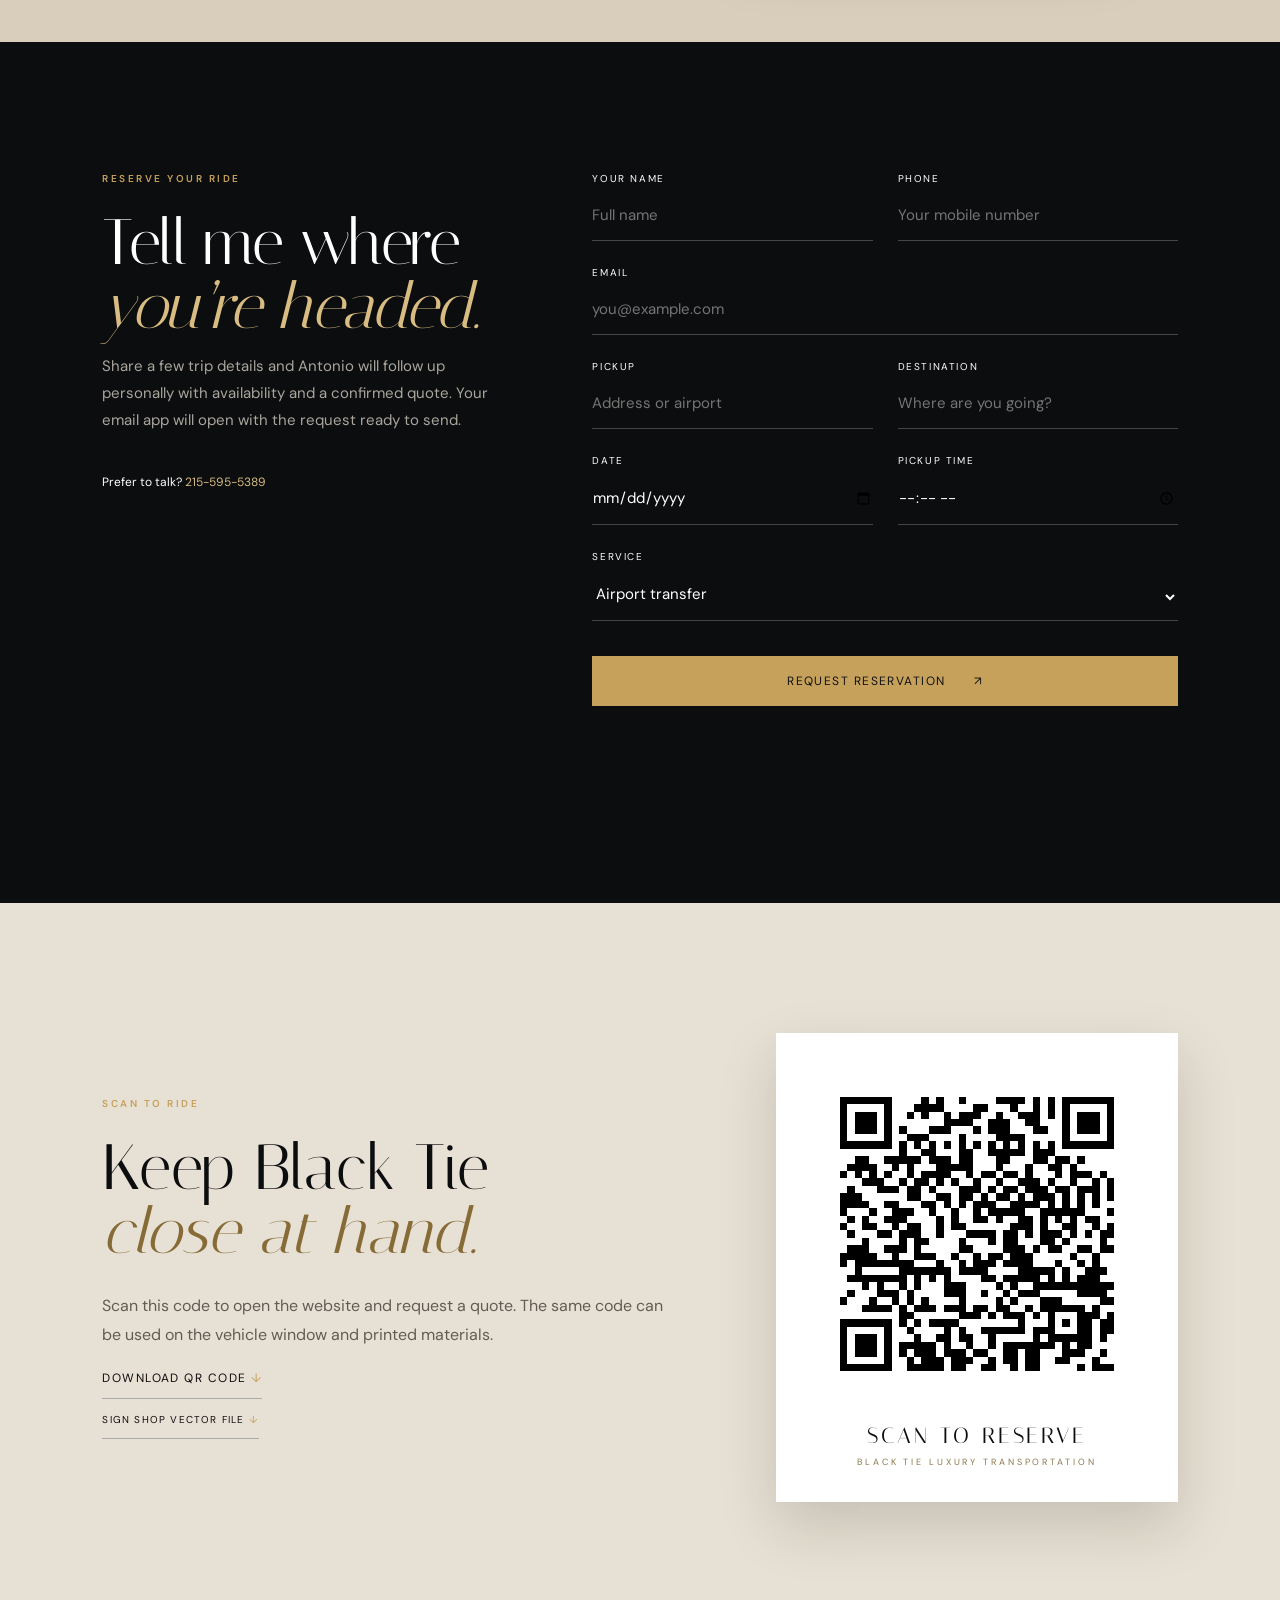
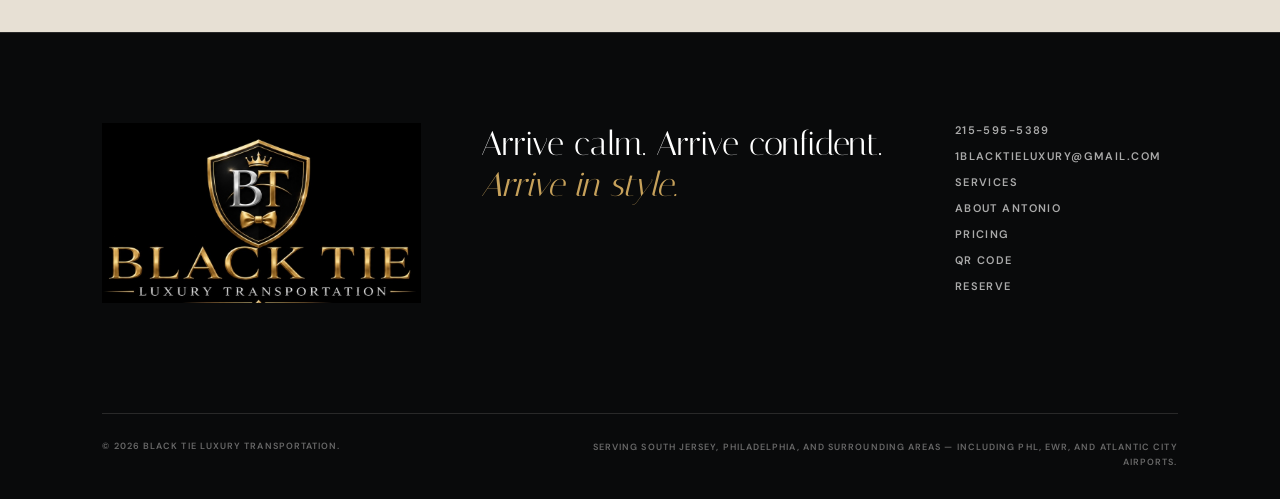
==== commit 1fb790d6: "Use Antonio's preferred no-glasses hero" ====
--- a/index.html
+++ b/index.html
@@ -7,7 +7,7 @@
   <meta property="og:title" content="Black Tie Luxury | Private Chauffeur Service">
   <meta property="og:description" content="Private luxury transportation personally driven by Antonio D’Armiento throughout South Jersey, Philadelphia, and surrounding airports.">
   <meta property="og:type" content="website">
-  <meta property="og:image" content="https://dvd0099.github.io/blacktie-car-proj/assets/antonio-hotel-hero-v3.jpg">
+  <meta property="og:image" content="https://dvd0099.github.io/blacktie-car-proj/assets/antonio-hotel-hero-no-glasses-v5.jpg">
   <title>Black Tie Luxury | Private Chauffeur Service</title>
   <link rel="preconnect" href="https://fonts.googleapis.com">
   <link rel="preconnect" href="https://fonts.gstatic.com" crossorigin>
@@ -27,8 +27,8 @@
   <main>
     <section class="hero">
       <picture>
-        <source media="(max-width: 640px)" srcset="assets/antonio-hotel-hero-mobile-v4.jpg">
-        <img class="hero-image" src="assets/antonio-hotel-hero-v3.jpg" alt="Antonio D’Armiento wearing glasses beside his white Nissan Armada at an elegant hotel entrance" fetchpriority="high">
+        <source media="(max-width: 640px)" srcset="assets/antonio-hotel-hero-no-glasses-mobile-v5.jpg">
+        <img class="hero-image" src="assets/antonio-hotel-hero-no-glasses-v5.jpg" alt="Antonio D’Armiento beside his white Nissan Armada at an elegant hotel entrance" fetchpriority="high">
       </picture>
       <div class="hero-overlay"></div>
       <div class="hero-content reveal">
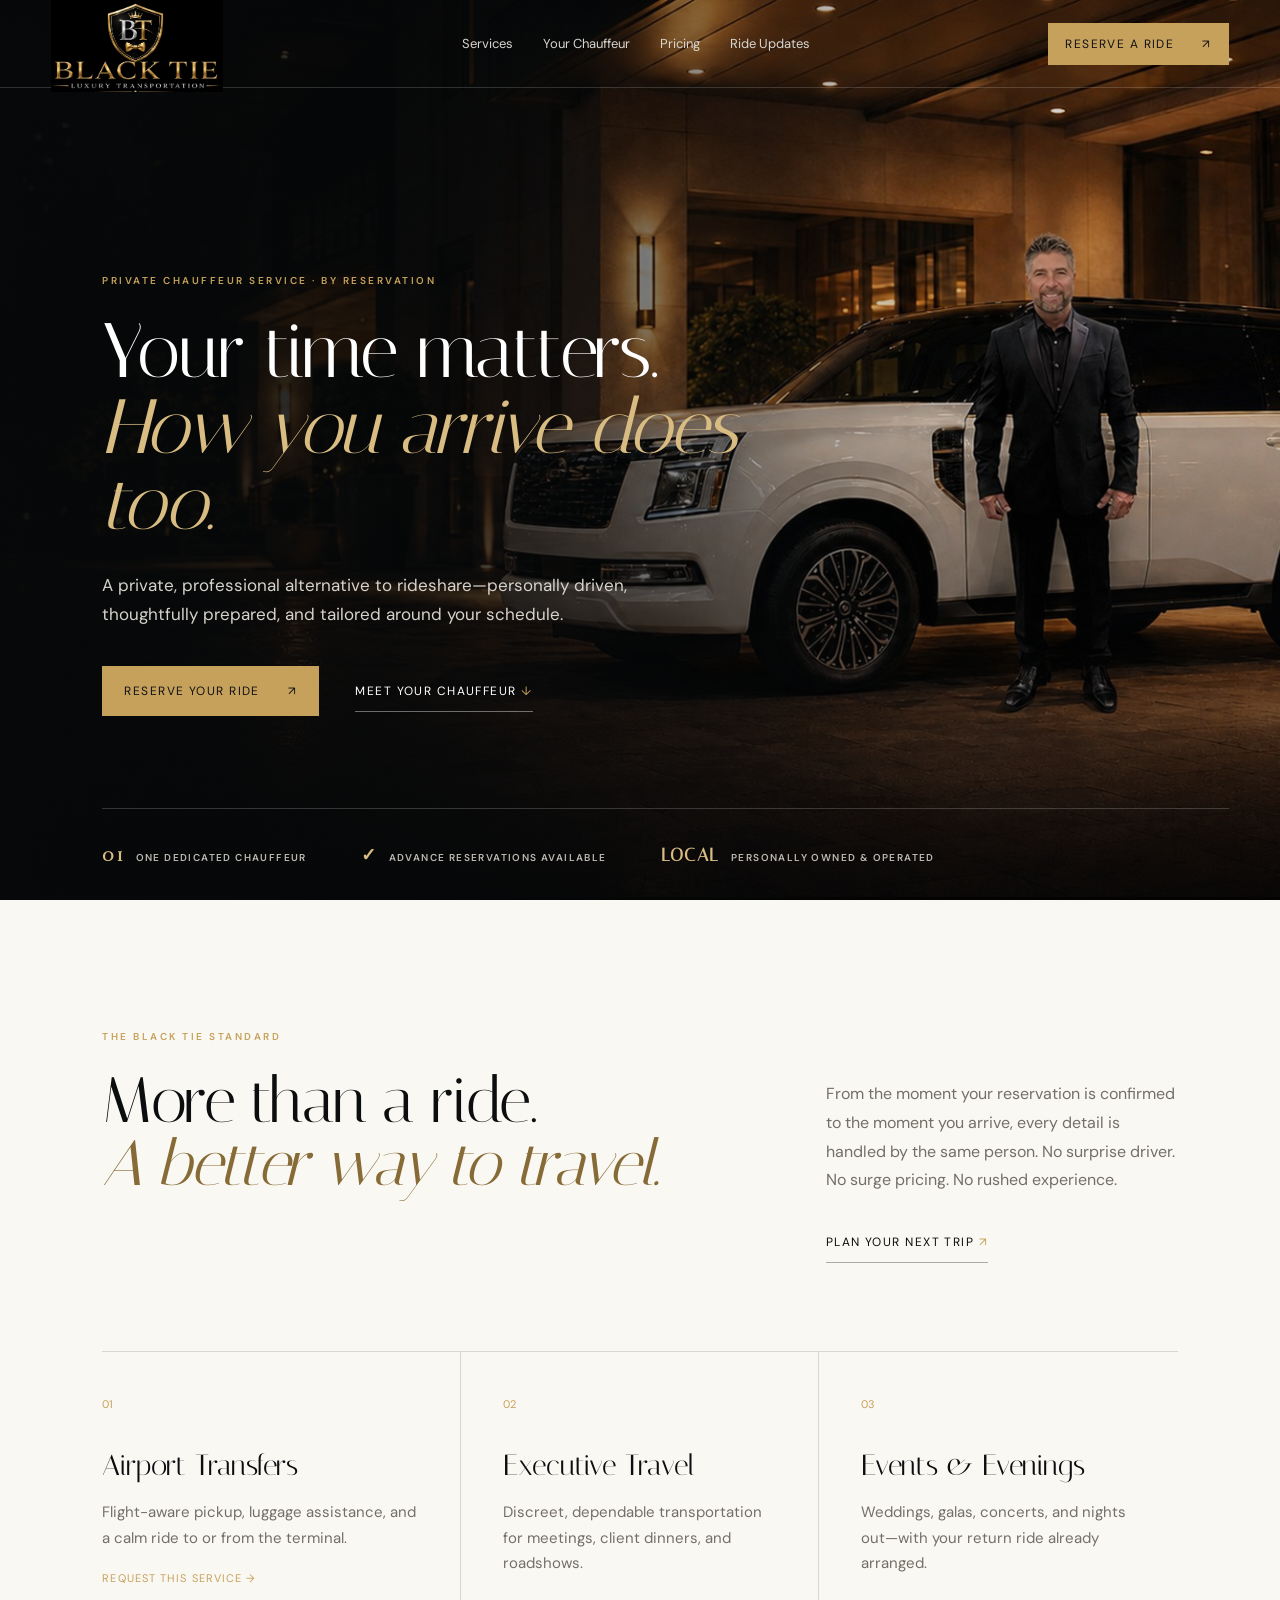
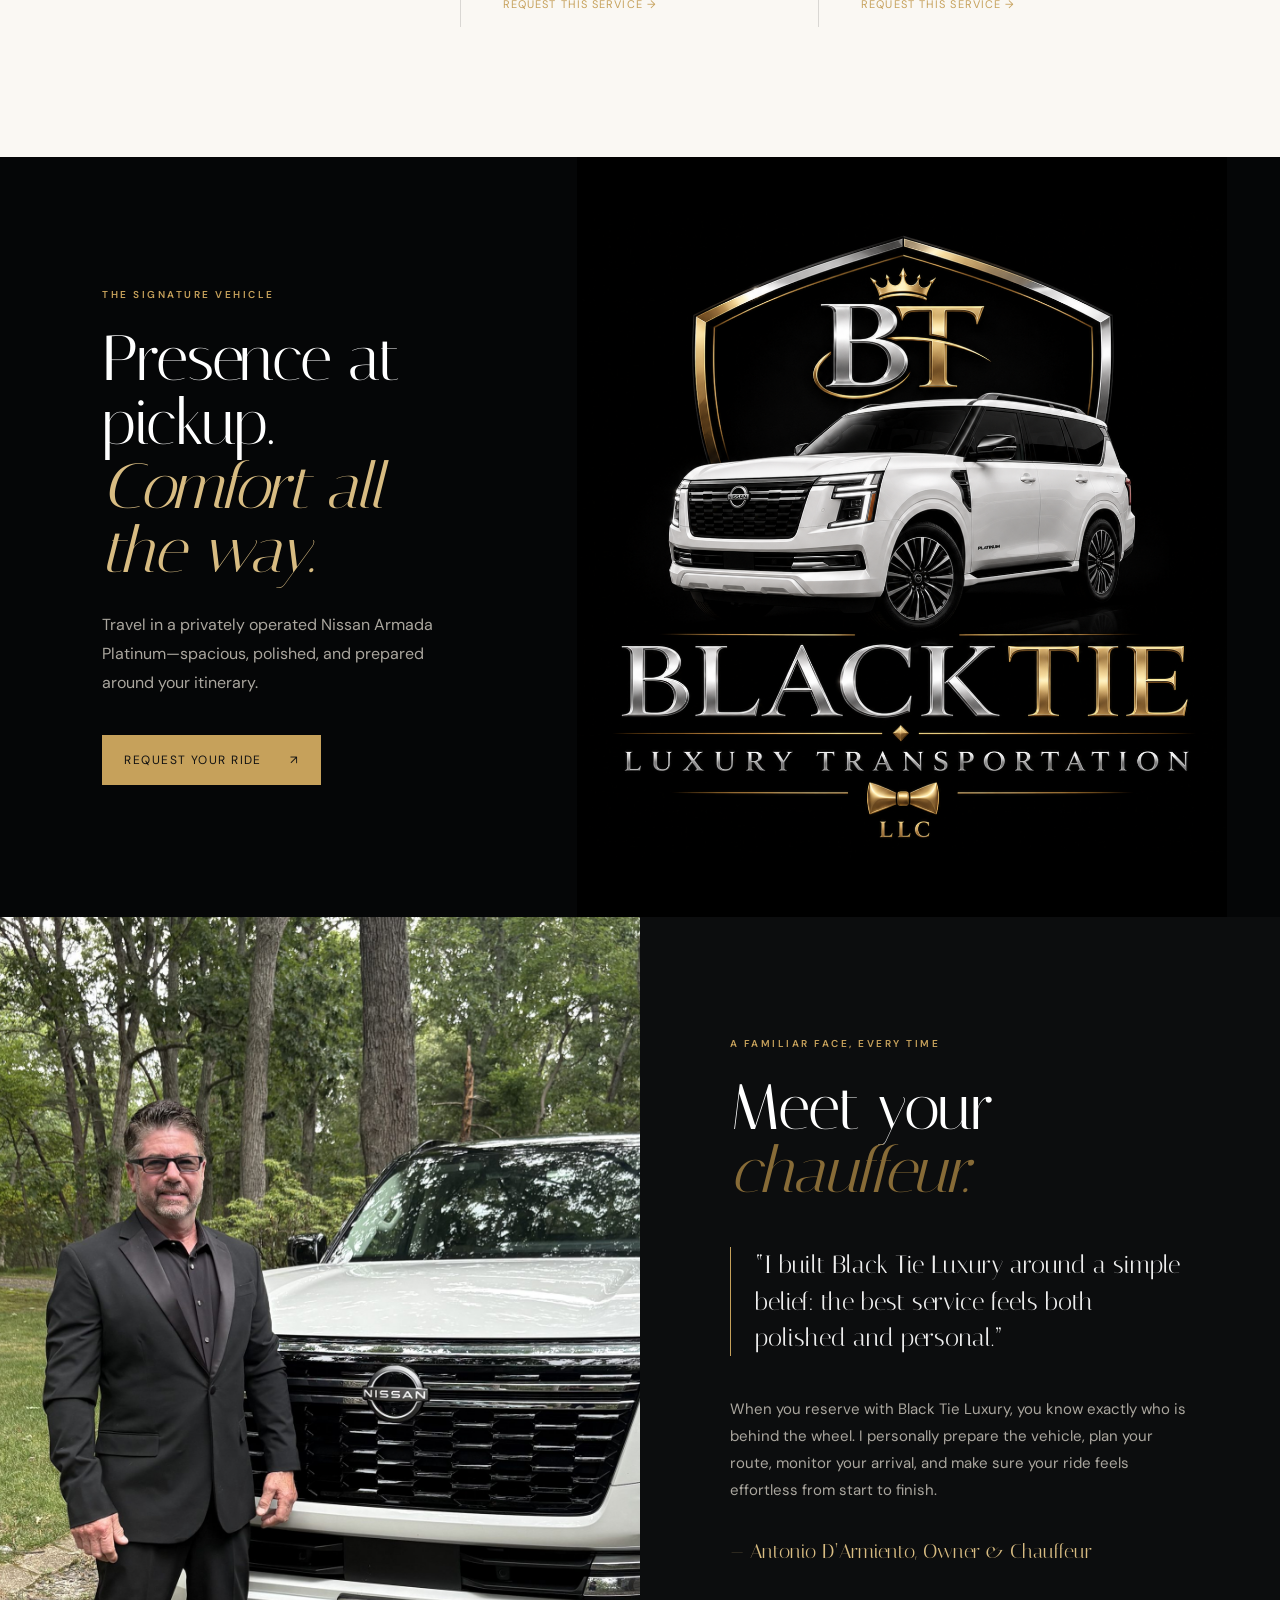
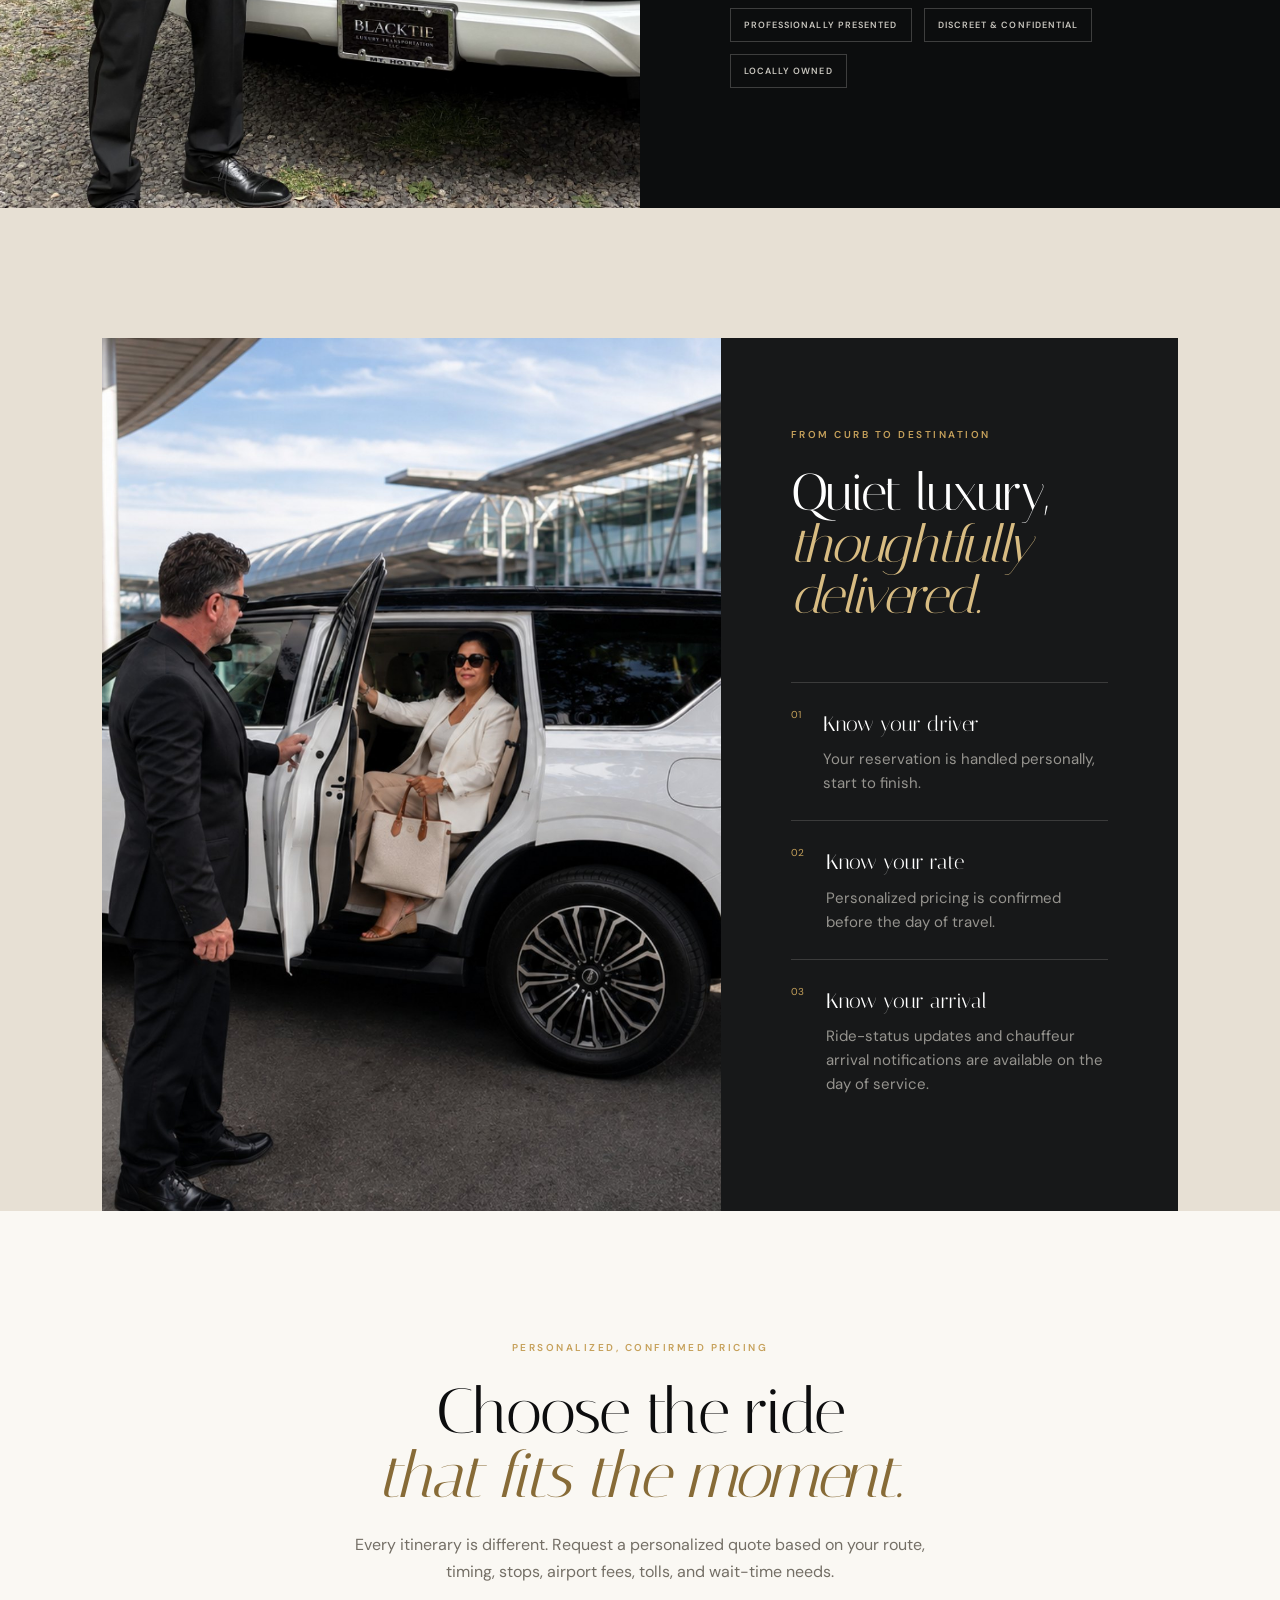
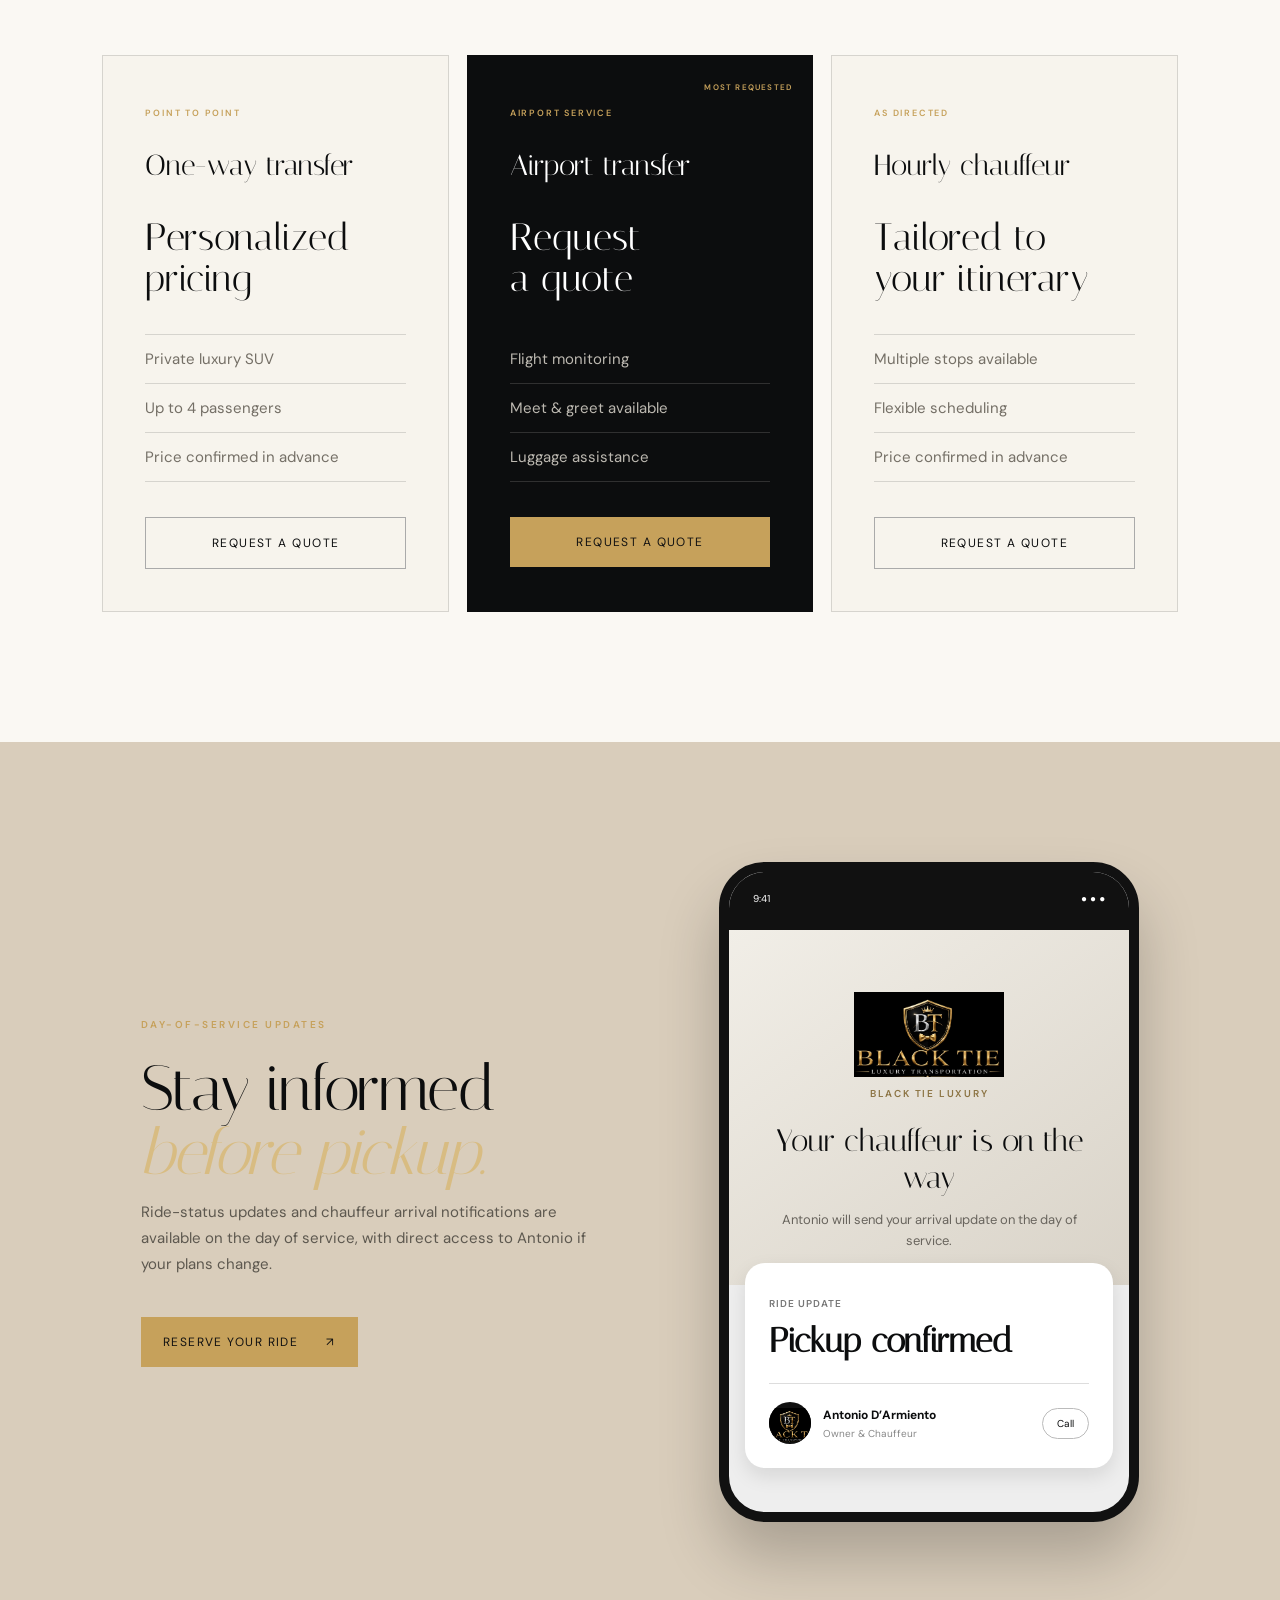
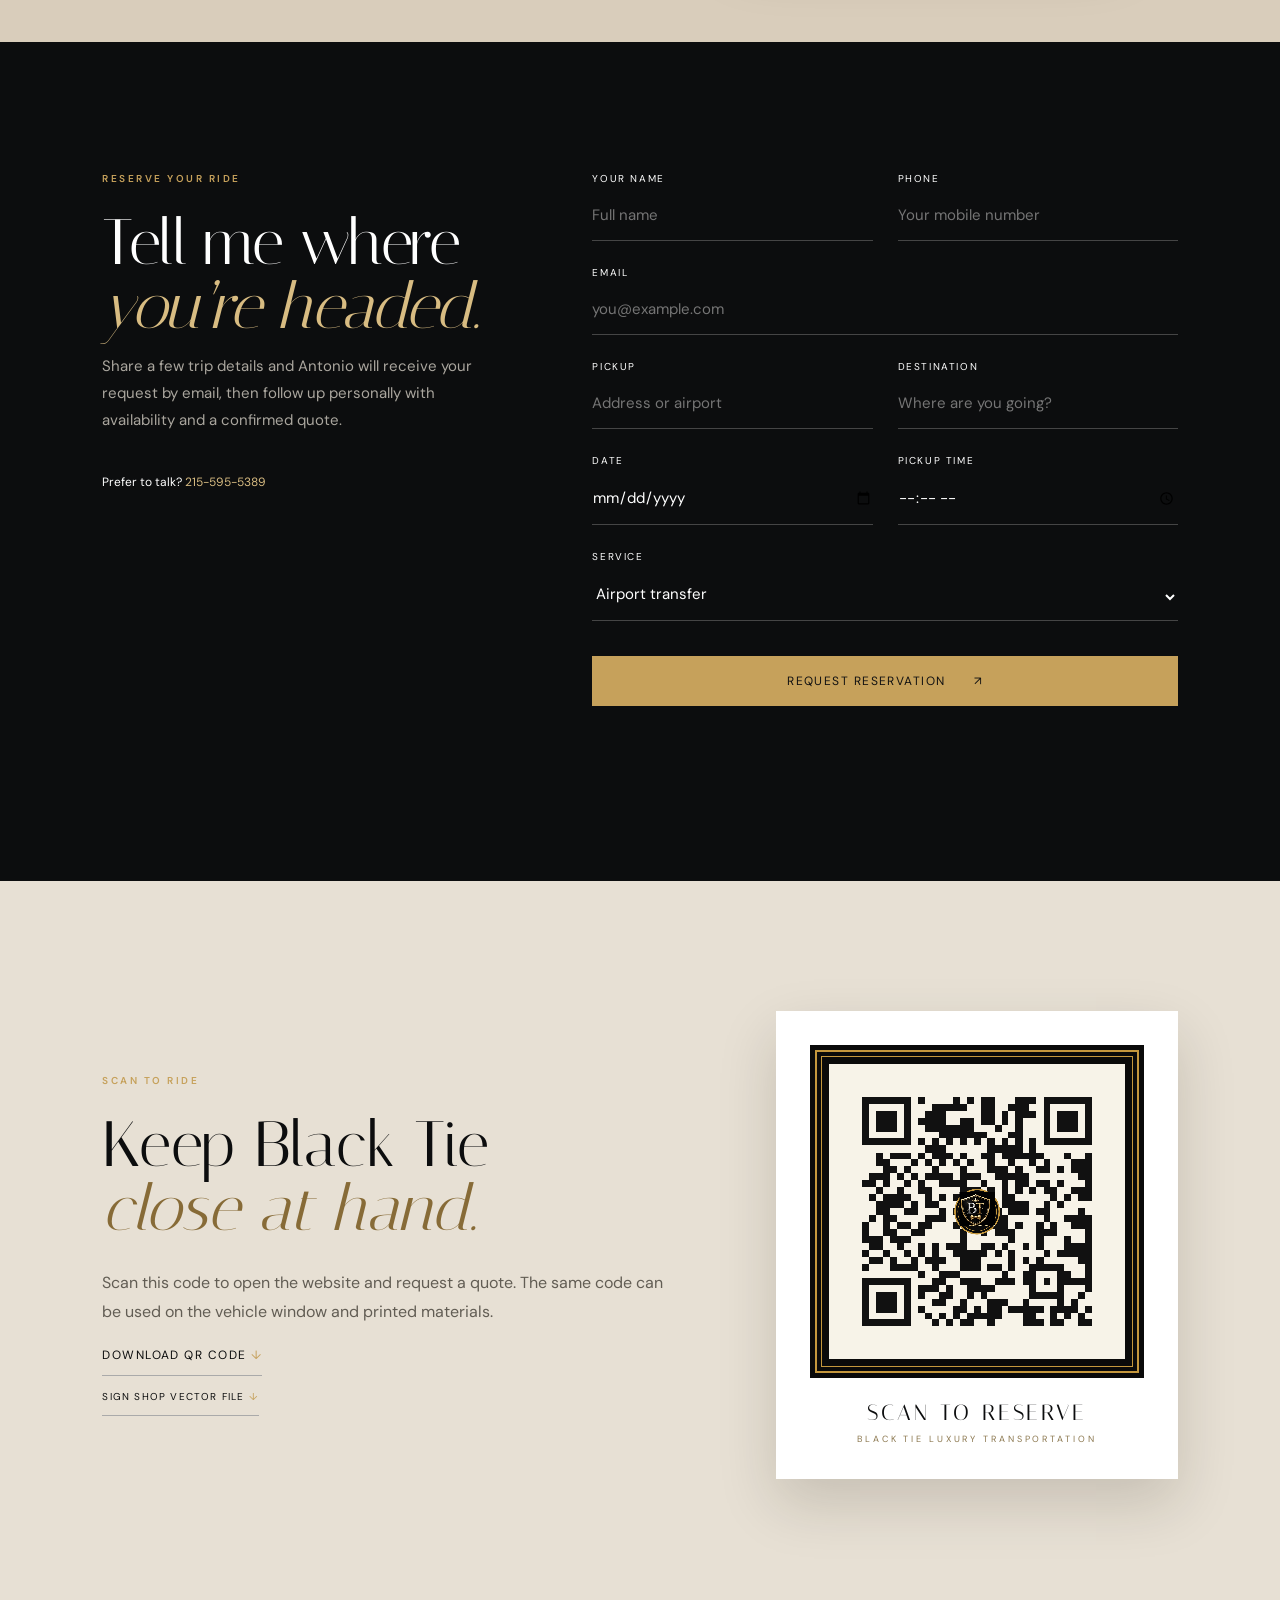
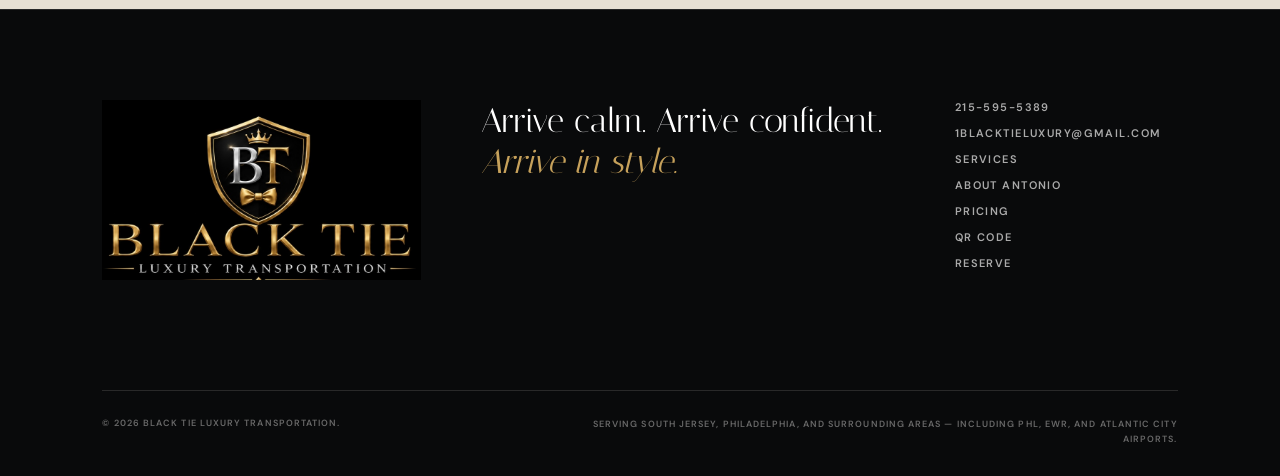
==== commit cb2bd0e3: "Connect ride requests to Formspree" ====
--- a/index.html
+++ b/index.html
@@ -86,8 +86,10 @@
     </section>
 
     <section class="booking section-pad" id="book">
-      <div class="booking-copy reveal"><p class="eyebrow">Reserve your ride</p><h2>Tell me where<br><em>you’re headed.</em></h2><p>Share a few trip details and Antonio will follow up personally with availability and a confirmed quote. Your email app will open with the request ready to send.</p><p class="booking-contact">Prefer to talk? <a href="tel:+12155955389">215-595-5389</a></p></div>
-      <form class="booking-form reveal" id="bookingForm">
+      <div class="booking-copy reveal"><p class="eyebrow">Reserve your ride</p><h2>Tell me where<br><em>you’re headed.</em></h2><p>Share a few trip details and Antonio will receive your request by email, then follow up personally with availability and a confirmed quote.</p><p class="booking-contact">Prefer to talk? <a href="tel:+12155955389">215-595-5389</a></p></div>
+      <form class="booking-form reveal" id="bookingForm" action="https://formspree.io/f/xrpgorra" method="POST" accept-charset="UTF-8">
+        <input type="hidden" name="_subject" value="New ride request — Black Tie Luxury">
+        <input class="form-honeypot" type="text" name="_gotcha" tabindex="-1" autocomplete="off" aria-hidden="true">
         <div class="field"><label for="name">Your name</label><input id="name" name="name" required placeholder="Full name"></div>
         <div class="field"><label for="phone">Phone</label><input id="phone" name="phone" type="tel" required placeholder="Your mobile number"></div>
         <div class="field full"><label for="email">Email</label><input id="email" name="email" type="email" required placeholder="you@example.com"></div>
--- a/styles.css
+++ b/styles.css
@@ -12,6 +12,7 @@
 .service-card p,.about-copy>p:not(.eyebrow,.signature),.feature-list p,.rate-card li,.tracking-copy>p:not(.eyebrow),.booking-copy>p:not(.eyebrow,.booking-contact){font-size:15px}.field label{font-size:10px}.field input,.field select{font-size:15px}.footer-bottom span:last-child{max-width:600px;text-align:right;line-height:1.6}
 @media(max-width:1000px){.brand{width:225px}.site-header nav.open{font-size:16px}.footer-brand img{width:260px}}
 @media(max-width:640px){body{padding-bottom:68px}.brand{width:200px}.hero h1{font-size:56px;line-height:.98}.hero-intro{font-size:16px;line-height:1.65}.button{font-size:13px;padding:19px 24px}.hero-actions .button{min-width:230px}.eyebrow{font-size:11px;line-height:1.5}.service-card p,.about-copy>p:not(.eyebrow,.signature),.feature-list p,.rate-card li,.tracking-copy>p:not(.eyebrow),.booking-copy>p:not(.eyebrow,.booking-contact),.centered>p:last-child{font-size:16px}.text-link,.line-link{font-size:12px}.field label{font-size:11px}.field input,.field select{font-size:16px;padding-bottom:17px}.booking-contact{font-size:15px}.quote-price{font-size:34px}.notification-screen{height:310px;padding:42px 24px}.notification-screen h3{font-size:28px}.mobile-reserve{display:flex;position:fixed;left:12px;right:12px;bottom:10px;height:52px;background:var(--gold);color:#111;z-index:50;align-items:center;justify-content:center;gap:26px;text-transform:uppercase;letter-spacing:.13em;font-size:12px;font-weight:600;box-shadow:0 8px 30px rgba(0,0,0,.35)}.footer-bottom span:last-child{text-align:left}.footer-brand img{width:245px}}
+.form-honeypot{position:absolute!important;left:-10000px!important;width:1px!important;height:1px!important;overflow:hidden!important}.submit-button:disabled{cursor:wait;opacity:.72;transform:none}.form-status{min-height:1.6em;margin:0;font-size:14px;line-height:1.6;color:#c9c6bf}.form-status.success{color:#d8bc82}.form-status.error{color:#f0a9a1}
 
 /* Client review: prominent monogram, stronger mobile type, and vehicle QR */
 .brand{width:auto;gap:14px}.header-monogram{width:62px;height:68px;object-fit:contain}.brand-name{font-family:Italiana,serif;font-size:25px;line-height:1;text-transform:uppercase;letter-spacing:.18em;white-space:nowrap;color:var(--gold-light)}.brand-name small{display:block;font-family:"DM Sans",sans-serif;font-size:7px;font-weight:600;letter-spacing:.3em;margin-top:8px;color:#d7d3ca}.qr-section{display:grid;grid-template-columns:1fr .7fr;gap:100px;align-items:center;background:#e7e0d4}.qr-copy>p:not(.eyebrow){max-width:600px;color:#625d54;font-size:16px;line-height:1.8}.qr-copy h2{font-family:Italiana,serif;font-size:clamp(44px,5vw,72px);font-weight:400;line-height:1;margin:0 0 28px}.qr-copy h2 em{color:#876b37}.qr-card{position:relative;background:#fff;padding:34px;max-width:430px;box-shadow:0 24px 55px rgba(32,24,13,.16);text-align:center}.qr-card>img:first-child{width:100%;image-rendering:pixelated}.qr-card p{margin:22px 0 0;text-transform:uppercase;letter-spacing:.18em}.qr-card strong{display:block;font-family:Italiana,serif;font-size:22px;font-weight:400}.qr-card span{display:block;color:#8b774e;font-size:9px;margin-top:7px}.trust-list span,.hero-proof,.rate-type,.rate-badge,.notification-label,.ride-card>p,.footer-links,.footer-bottom{font-weight:600}
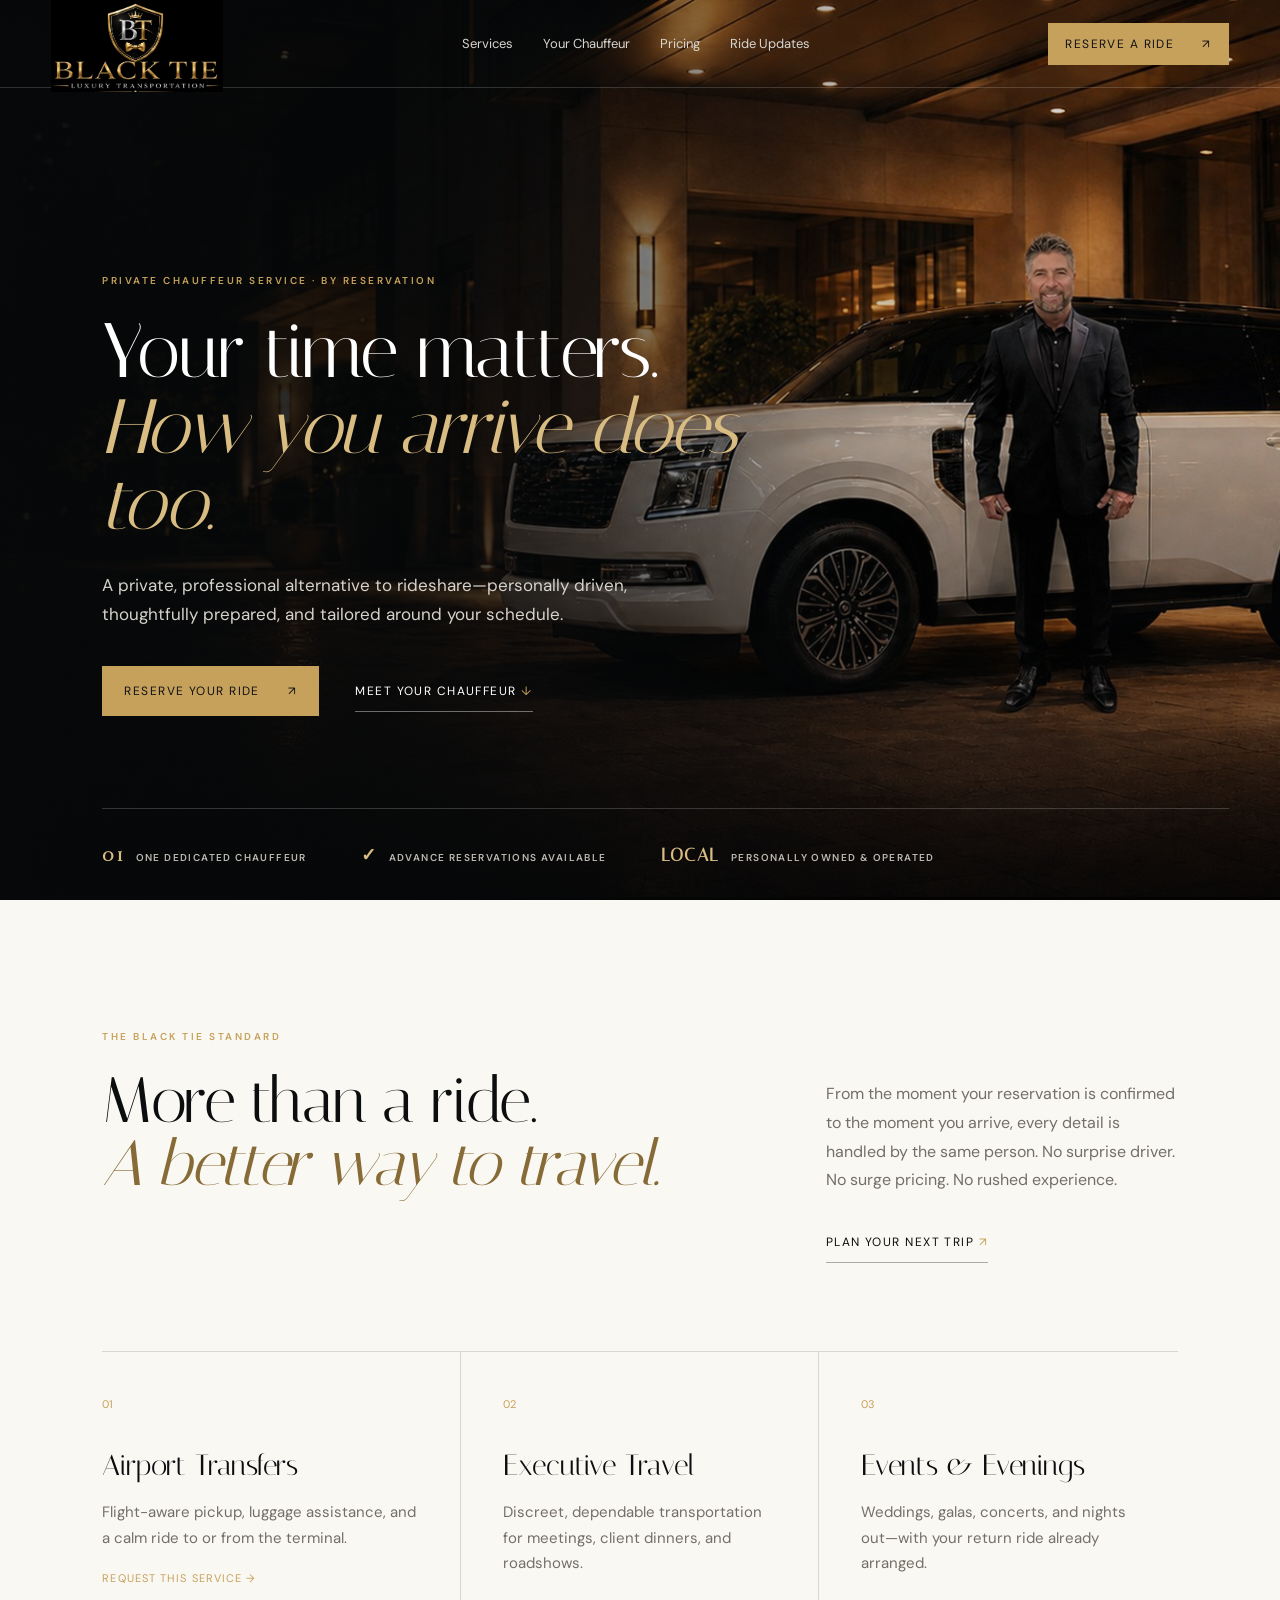
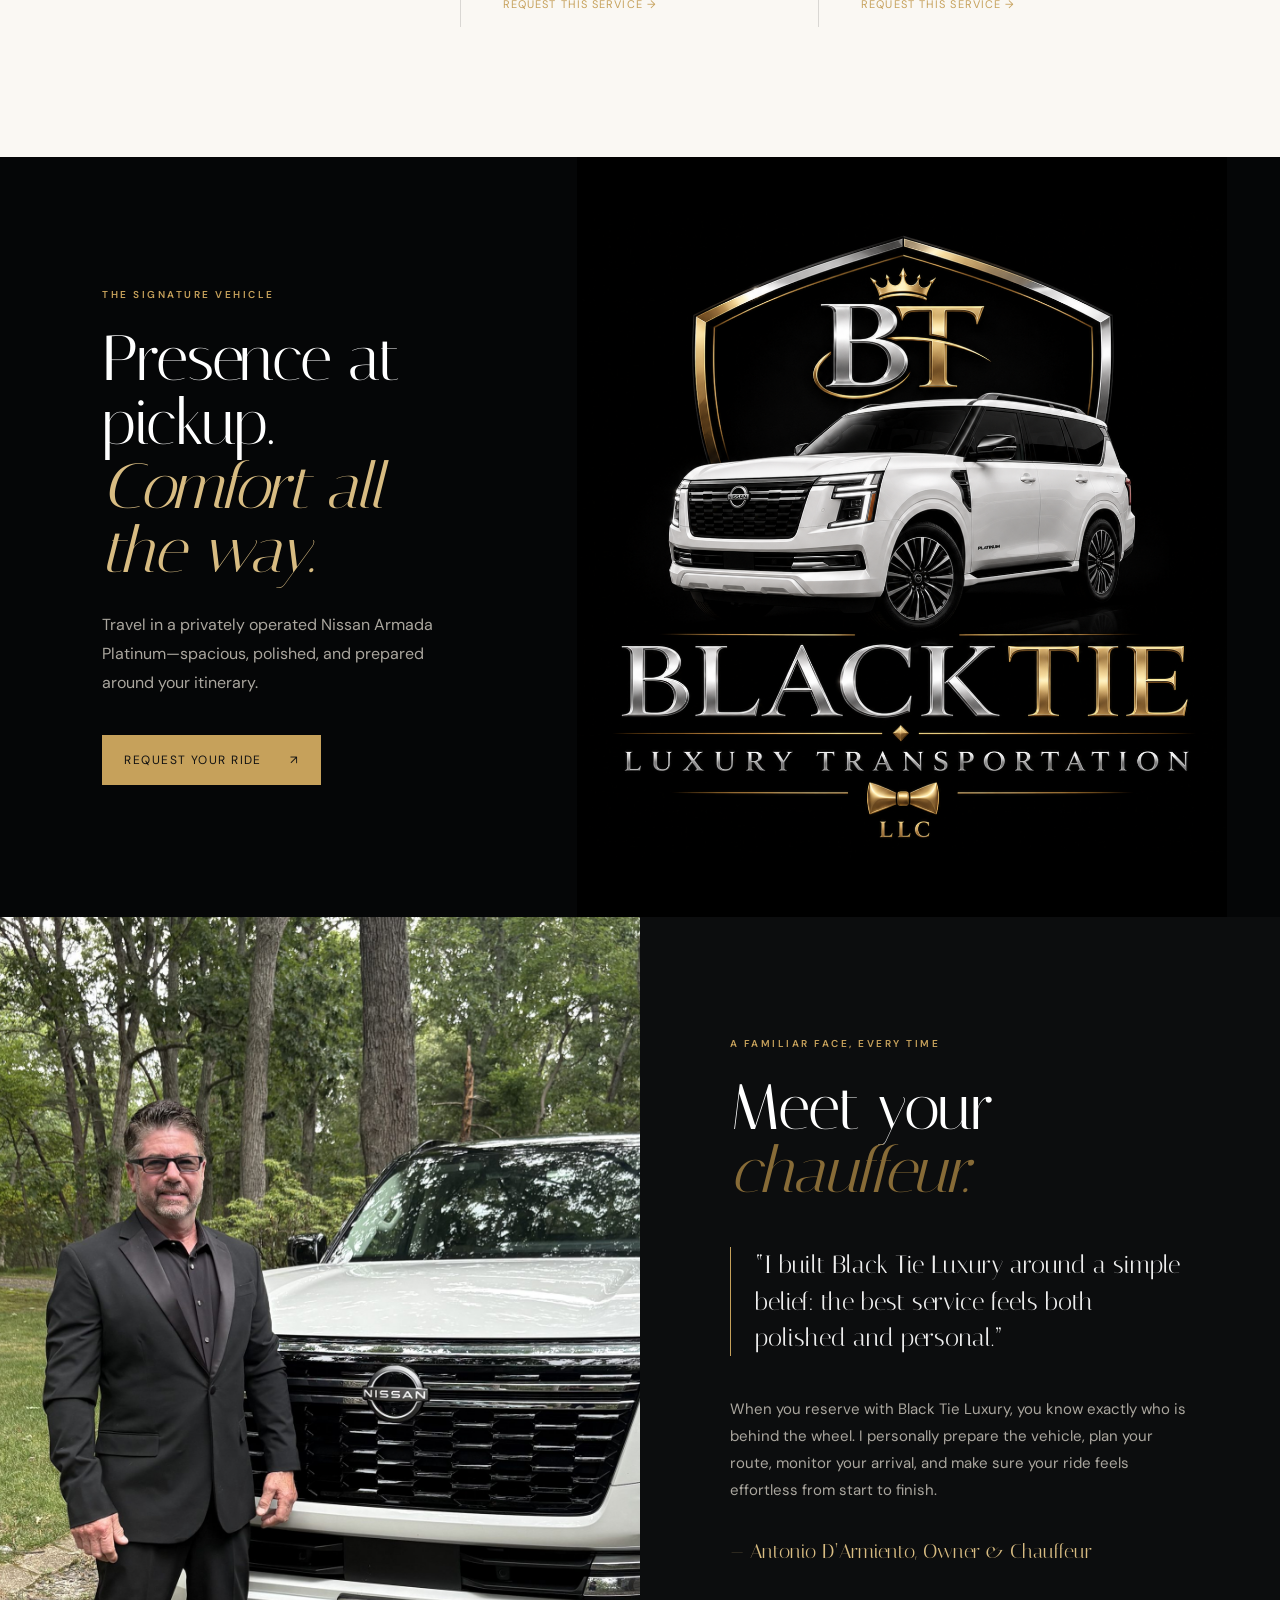
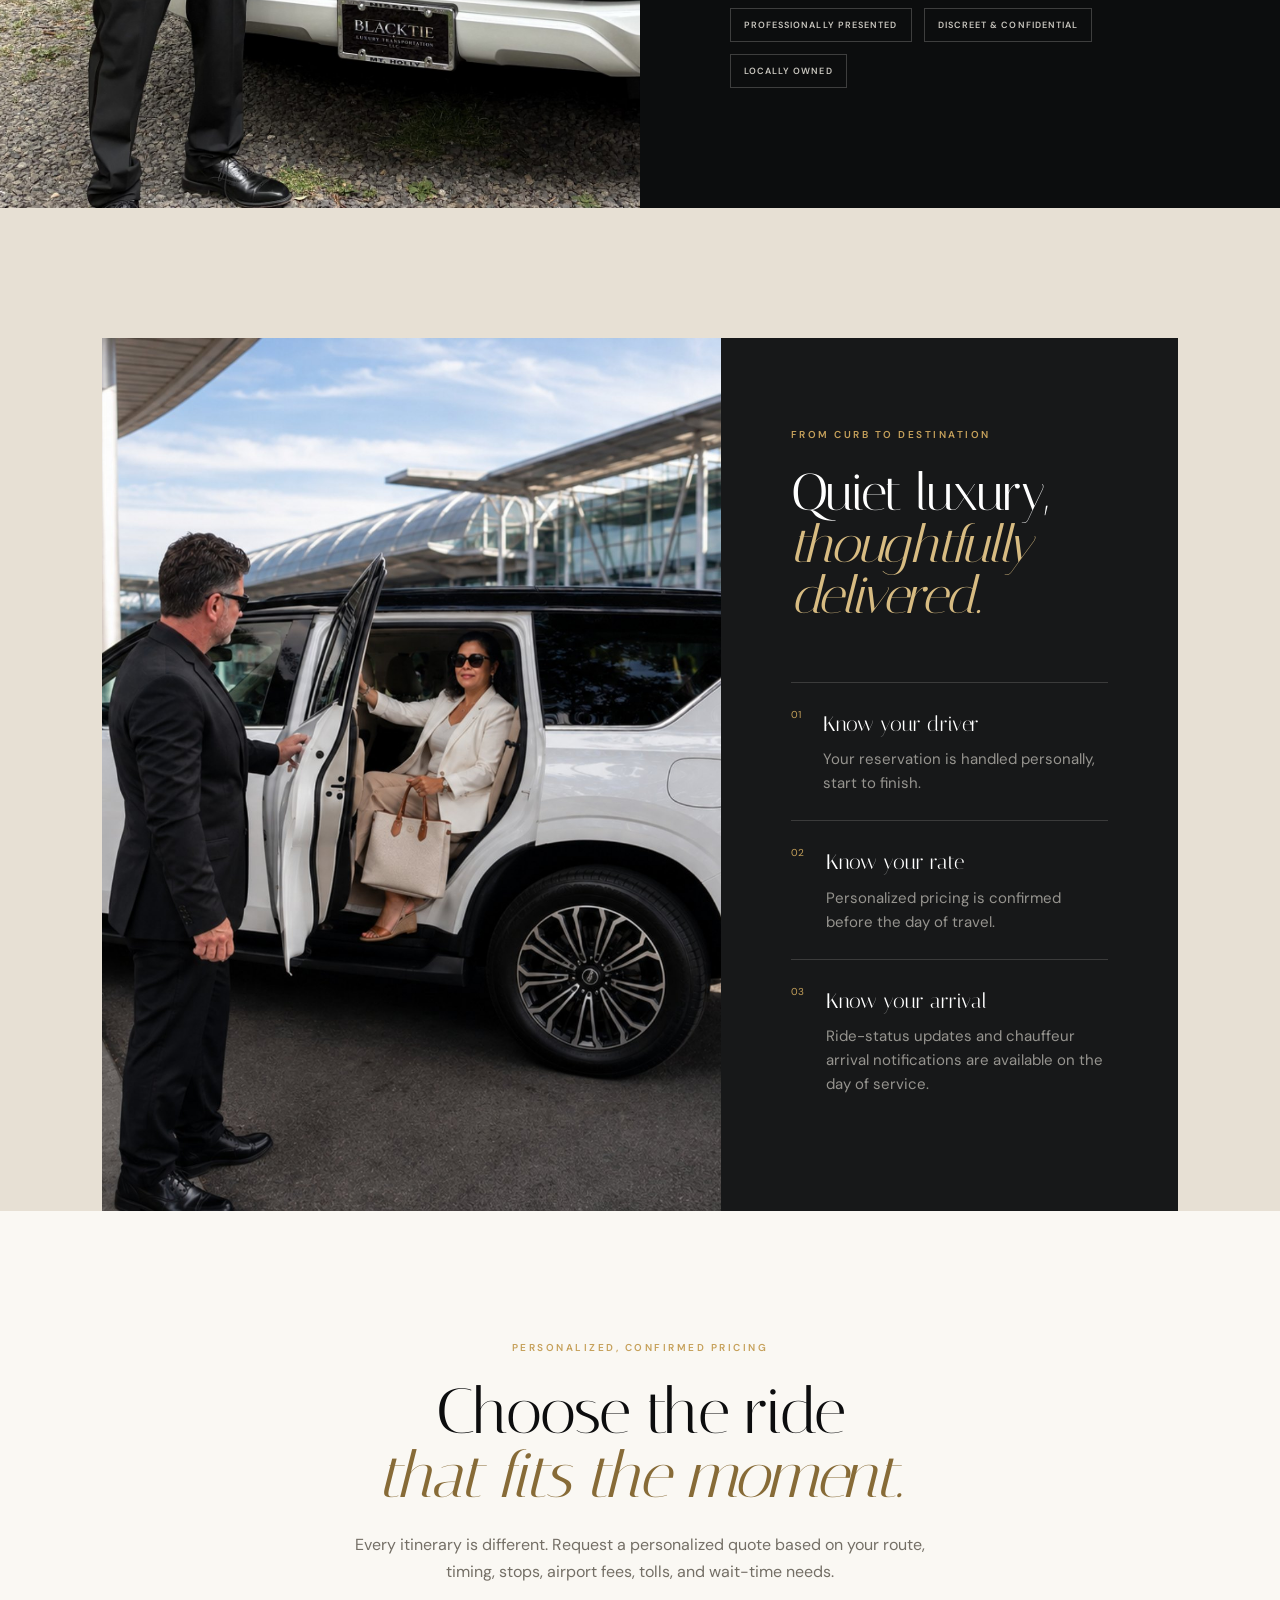
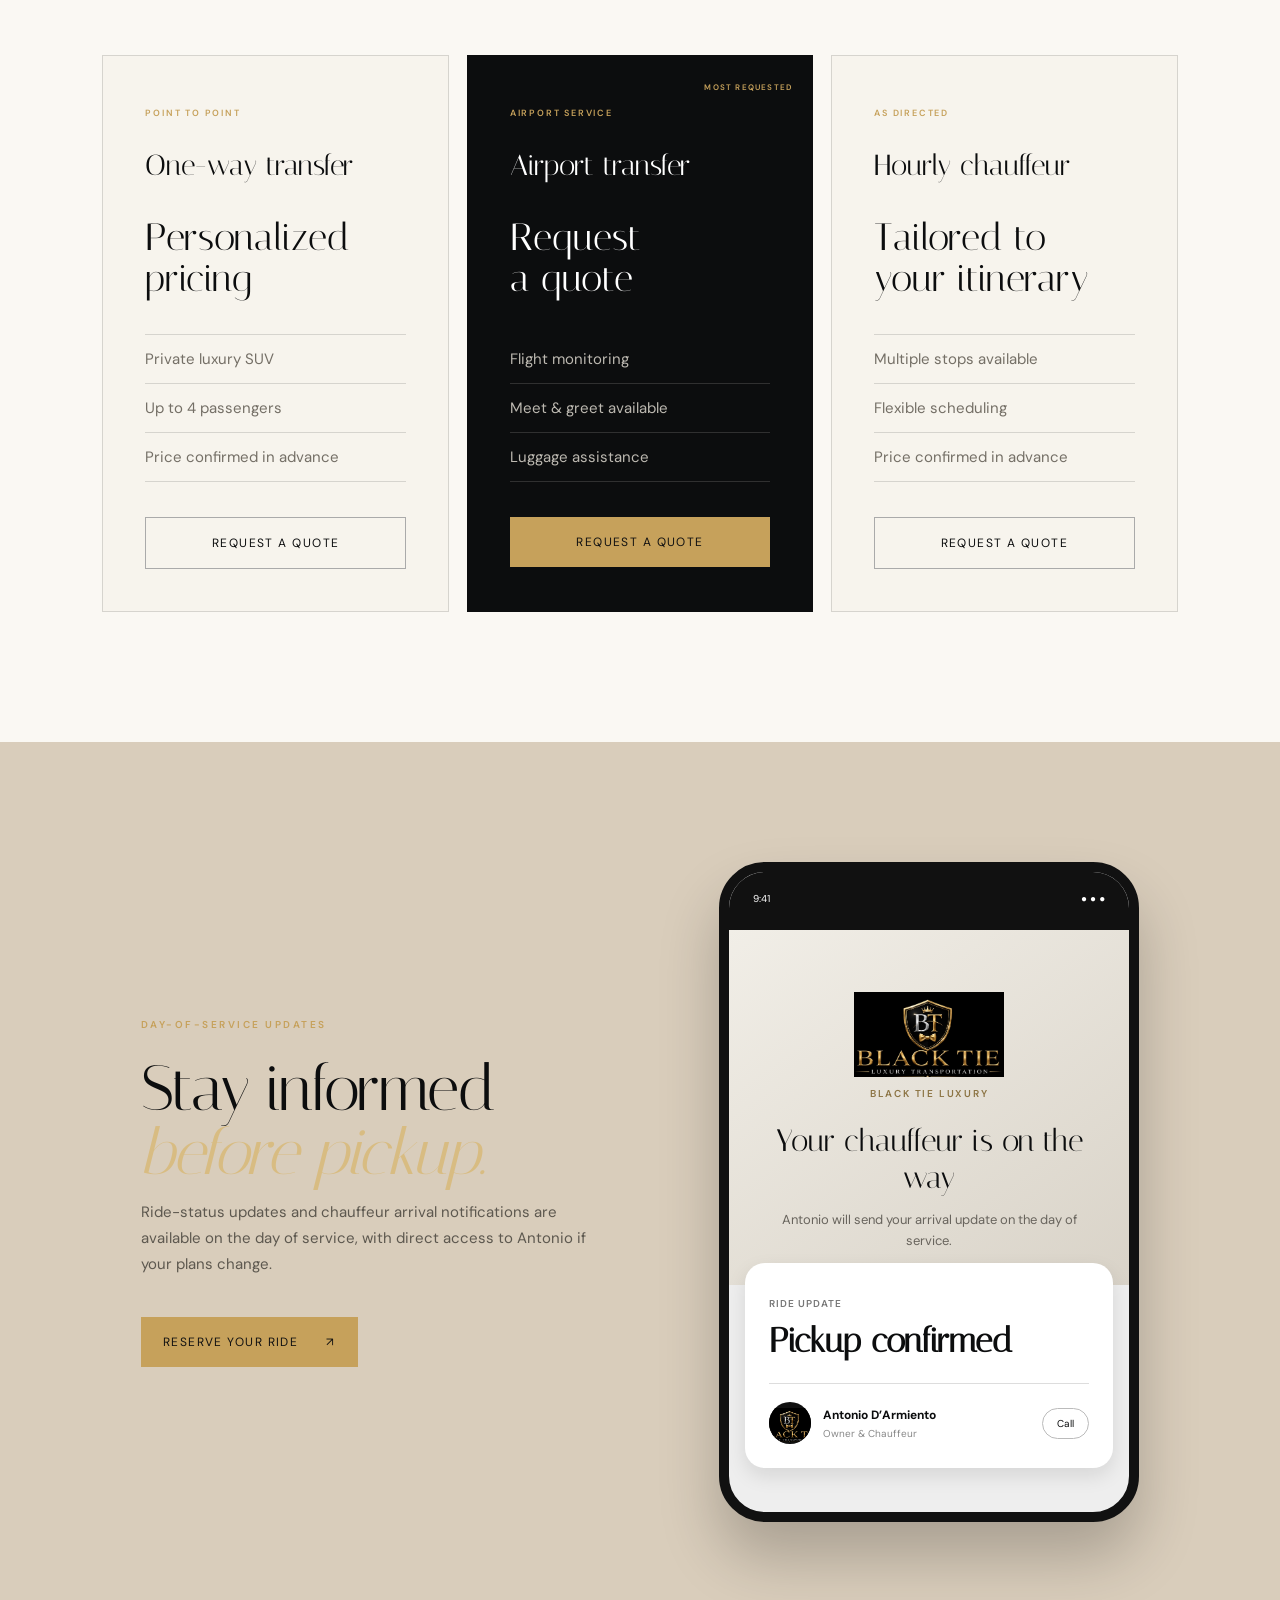
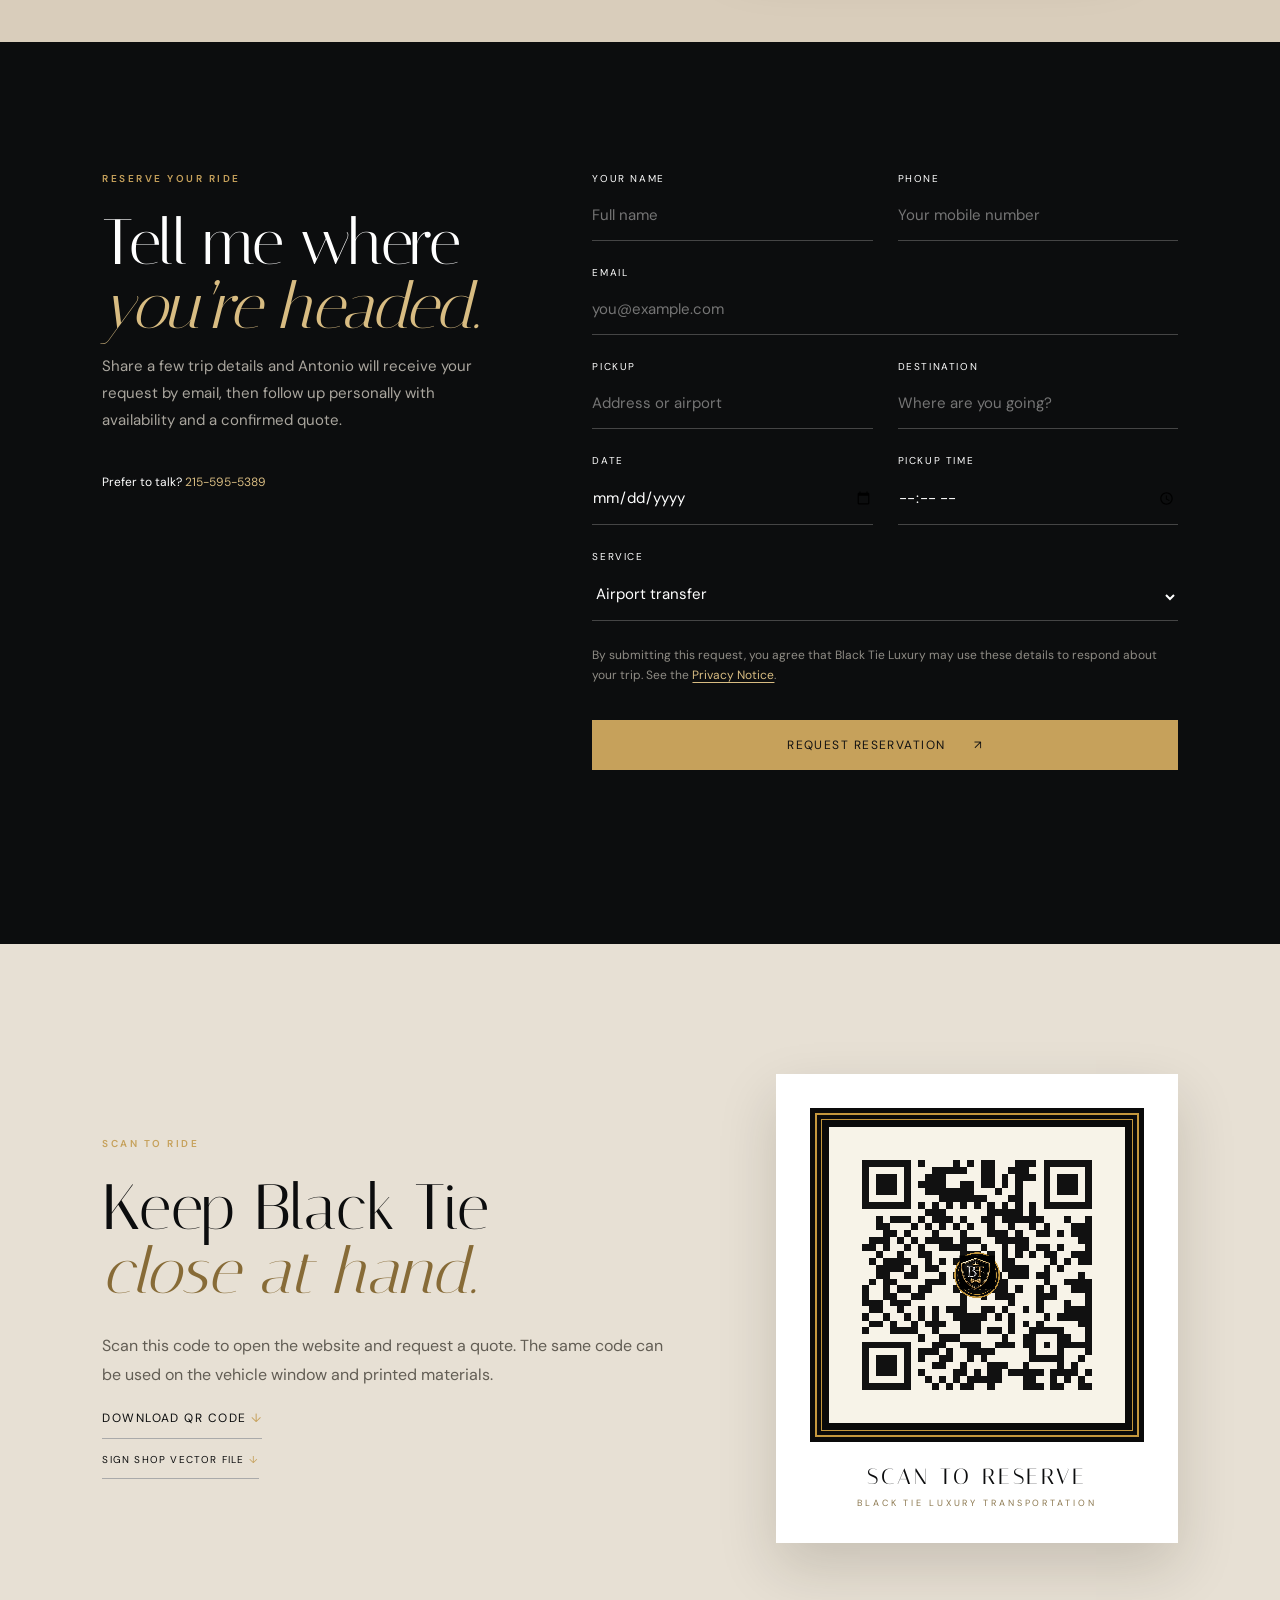
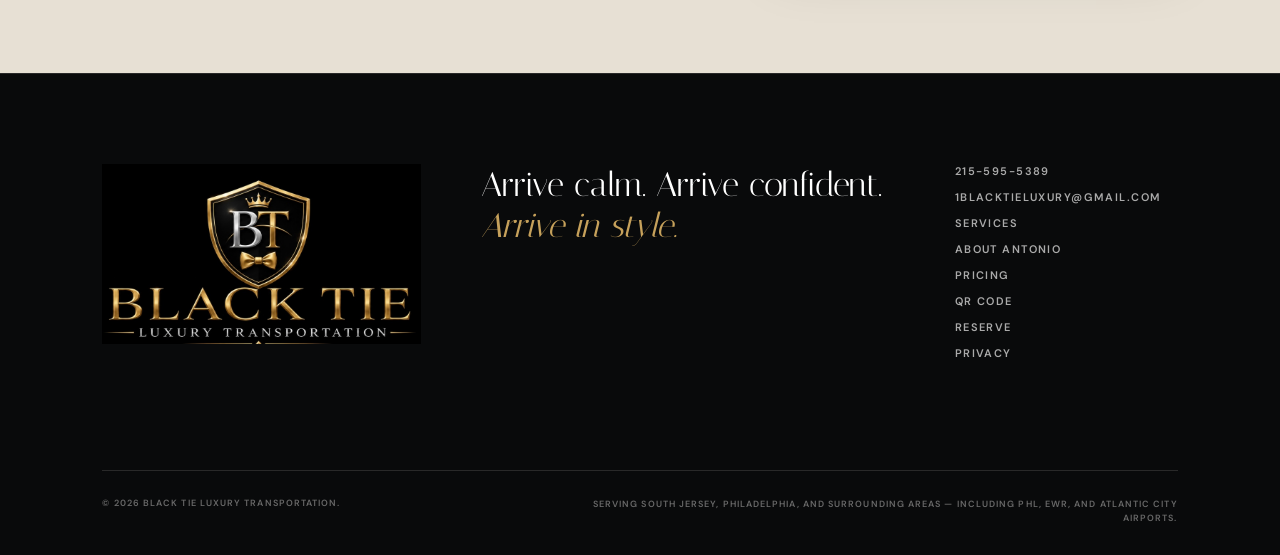
==== commit a7d629a8: "Add privacy and search launch assets" ====
--- a/index.html
+++ b/index.html
@@ -4,10 +4,25 @@
   <meta charset="UTF-8">
   <meta name="viewport" content="width=device-width, initial-scale=1.0">
   <meta name="description" content="Black Tie Luxury — private chauffeur service for airport transfers, executive travel, and special occasions.">
+  <meta name="theme-color" content="#0c0d0e">
+  <link rel="canonical" href="https://ridewithblacktie.com/">
+  <link rel="icon" href="assets/black-tie-monogram.svg" type="image/svg+xml">
   <meta property="og:title" content="Black Tie Luxury | Private Chauffeur Service">
   <meta property="og:description" content="Private luxury transportation personally driven by Antonio D’Armiento throughout South Jersey, Philadelphia, and surrounding airports.">
   <meta property="og:type" content="website">
-  <meta property="og:image" content="https://dvd0099.github.io/blacktie-car-proj/assets/antonio-hotel-hero-no-glasses-v5.jpg">
+  <meta property="og:url" content="https://ridewithblacktie.com/">
+  <meta property="og:site_name" content="Black Tie Luxury Transportation">
+  <meta property="og:image" content="https://ridewithblacktie.com/assets/black-tie-social-share.jpg">
+  <meta property="og:image:width" content="1200">
+  <meta property="og:image:height" content="630">
+  <meta property="og:image:alt" content="Black Tie Luxury Transportation private chauffeur service">
+  <meta name="twitter:card" content="summary_large_image">
+  <meta name="twitter:title" content="Black Tie Luxury | Private Chauffeur Service">
+  <meta name="twitter:description" content="Private luxury transportation personally driven by Antonio D’Armiento throughout South Jersey, Philadelphia, and surrounding airports.">
+  <meta name="twitter:image" content="https://ridewithblacktie.com/assets/black-tie-social-share.jpg">
+  <script type="application/ld+json">
+    {"@context":"https://schema.org","@type":"LocalBusiness","name":"Black Tie Luxury Transportation","url":"https://ridewithblacktie.com/","telephone":"+1-215-595-5389","email":"1BlackTieLuxury@gmail.com","logo":"https://ridewithblacktie.com/assets/black-tie-official-logo.png","image":"https://ridewithblacktie.com/assets/black-tie-social-share.jpg","description":"Private chauffeur service for airport transfers, executive travel, special events, and point-to-point transportation.","areaServed":["South Jersey","Philadelphia","Philadelphia International Airport","Newark Liberty International Airport","Atlantic City International Airport"]}
+  </script>
   <title>Black Tie Luxury | Private Chauffeur Service</title>
   <link rel="preconnect" href="https://fonts.googleapis.com">
   <link rel="preconnect" href="https://fonts.gstatic.com" crossorigin>
@@ -98,6 +113,7 @@
         <div class="field"><label for="date">Date</label><input id="date" name="date" type="date" required></div>
         <div class="field"><label for="time">Pickup time</label><input id="time" name="time" type="time" required></div>
         <div class="field full"><label for="service">Service</label><select id="service" name="service"><option>Airport transfer</option><option>Point-to-point transfer</option><option>Hourly chauffeur</option><option>Special event</option></select></div>
+        <p class="form-privacy">By submitting this request, you agree that Black Tie Luxury may use these details to respond about your trip. See the <a href="privacy.html">Privacy Notice</a>.</p>
         <button class="button submit-button" type="submit">Request reservation <span>↗</span></button><p class="form-status" id="bookingStatus" aria-live="polite"></p>
       </form>
     </section>
@@ -108,7 +124,7 @@
     </section>
   </main>
 
-  <footer><div class="footer-brand"><img src="assets/black-tie-official-logo.png" alt="Black Tie Luxury Transportation"></div><p class="footer-tagline">Arrive calm. Arrive confident.<br><em>Arrive in style.</em></p><div class="footer-links"><a href="tel:+12155955389">215-595-5389</a><a href="mailto:1BlackTieLuxury@gmail.com">1BlackTieLuxury@gmail.com</a><a href="#services">Services</a><a href="#about">About Antonio</a><a href="#rates">Pricing</a><a href="#qr-code">QR Code</a><a href="#book">Reserve</a></div><div class="footer-bottom"><span>© 2026 Black Tie Luxury Transportation.</span><span>Serving South Jersey, Philadelphia, and surrounding areas — including PHL, EWR, and Atlantic City airports.</span></div></footer>
+  <footer><div class="footer-brand"><img src="assets/black-tie-official-logo.png" alt="Black Tie Luxury Transportation"></div><p class="footer-tagline">Arrive calm. Arrive confident.<br><em>Arrive in style.</em></p><div class="footer-links"><a href="tel:+12155955389">215-595-5389</a><a href="mailto:1BlackTieLuxury@gmail.com">1BlackTieLuxury@gmail.com</a><a href="#services">Services</a><a href="#about">About Antonio</a><a href="#rates">Pricing</a><a href="#qr-code">QR Code</a><a href="#book">Reserve</a><a href="privacy.html">Privacy</a></div><div class="footer-bottom"><span>© 2026 Black Tie Luxury Transportation.</span><span>Serving South Jersey, Philadelphia, and surrounding areas — including PHL, EWR, and Atlantic City airports.</span></div></footer>
   <a class="mobile-reserve" href="#book">Reserve Your Ride <span>↗</span></a>
   <script src="script.js"></script>
 </body>
--- a/styles.css
+++ b/styles.css
@@ -13,6 +13,7 @@
 @media(max-width:1000px){.brand{width:225px}.site-header nav.open{font-size:16px}.footer-brand img{width:260px}}
 @media(max-width:640px){body{padding-bottom:68px}.brand{width:200px}.hero h1{font-size:56px;line-height:.98}.hero-intro{font-size:16px;line-height:1.65}.button{font-size:13px;padding:19px 24px}.hero-actions .button{min-width:230px}.eyebrow{font-size:11px;line-height:1.5}.service-card p,.about-copy>p:not(.eyebrow,.signature),.feature-list p,.rate-card li,.tracking-copy>p:not(.eyebrow),.booking-copy>p:not(.eyebrow,.booking-contact),.centered>p:last-child{font-size:16px}.text-link,.line-link{font-size:12px}.field label{font-size:11px}.field input,.field select{font-size:16px;padding-bottom:17px}.booking-contact{font-size:15px}.quote-price{font-size:34px}.notification-screen{height:310px;padding:42px 24px}.notification-screen h3{font-size:28px}.mobile-reserve{display:flex;position:fixed;left:12px;right:12px;bottom:10px;height:52px;background:var(--gold);color:#111;z-index:50;align-items:center;justify-content:center;gap:26px;text-transform:uppercase;letter-spacing:.13em;font-size:12px;font-weight:600;box-shadow:0 8px 30px rgba(0,0,0,.35)}.footer-bottom span:last-child{text-align:left}.footer-brand img{width:245px}}
 .form-honeypot{position:absolute!important;left:-10000px!important;width:1px!important;height:1px!important;overflow:hidden!important}.submit-button:disabled{cursor:wait;opacity:.72;transform:none}.form-status{min-height:1.6em;margin:0;font-size:14px;line-height:1.6;color:#c9c6bf}.form-status.success{color:#d8bc82}.form-status.error{color:#f0a9a1}
+.form-privacy{grid-column:1/-1;margin:0;color:#8f8c85;font-size:12px;line-height:1.6}.form-privacy a{color:var(--gold-light);text-decoration:underline;text-underline-offset:3px}
 
 /* Client review: prominent monogram, stronger mobile type, and vehicle QR */
 .brand{width:auto;gap:14px}.header-monogram{width:62px;height:68px;object-fit:contain}.brand-name{font-family:Italiana,serif;font-size:25px;line-height:1;text-transform:uppercase;letter-spacing:.18em;white-space:nowrap;color:var(--gold-light)}.brand-name small{display:block;font-family:"DM Sans",sans-serif;font-size:7px;font-weight:600;letter-spacing:.3em;margin-top:8px;color:#d7d3ca}.qr-section{display:grid;grid-template-columns:1fr .7fr;gap:100px;align-items:center;background:#e7e0d4}.qr-copy>p:not(.eyebrow){max-width:600px;color:#625d54;font-size:16px;line-height:1.8}.qr-copy h2{font-family:Italiana,serif;font-size:clamp(44px,5vw,72px);font-weight:400;line-height:1;margin:0 0 28px}.qr-copy h2 em{color:#876b37}.qr-card{position:relative;background:#fff;padding:34px;max-width:430px;box-shadow:0 24px 55px rgba(32,24,13,.16);text-align:center}.qr-card>img:first-child{width:100%;image-rendering:pixelated}.qr-card p{margin:22px 0 0;text-transform:uppercase;letter-spacing:.18em}.qr-card strong{display:block;font-family:Italiana,serif;font-size:22px;font-weight:400}.qr-card span{display:block;color:#8b774e;font-size:9px;margin-top:7px}.trust-list span,.hero-proof,.rate-type,.rate-badge,.notification-label,.ride-card>p,.footer-links,.footer-bottom{font-weight:600}
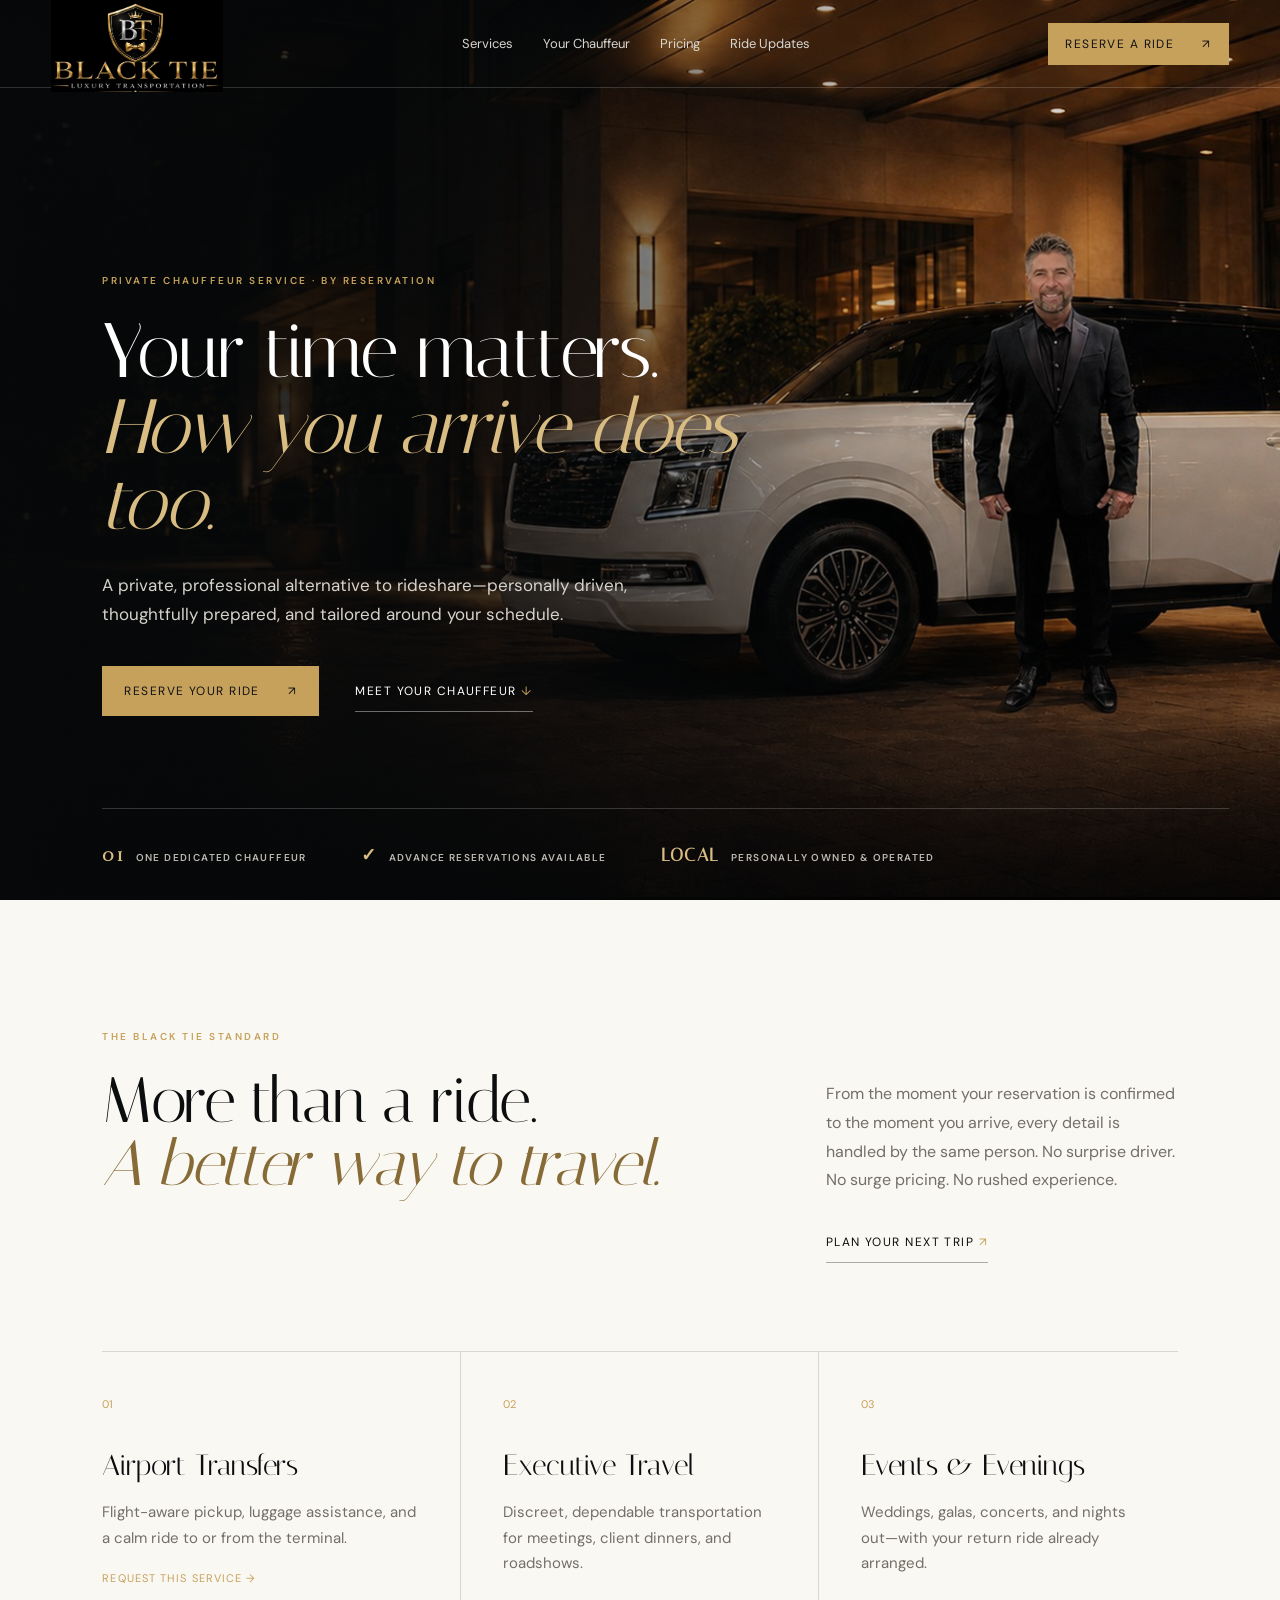
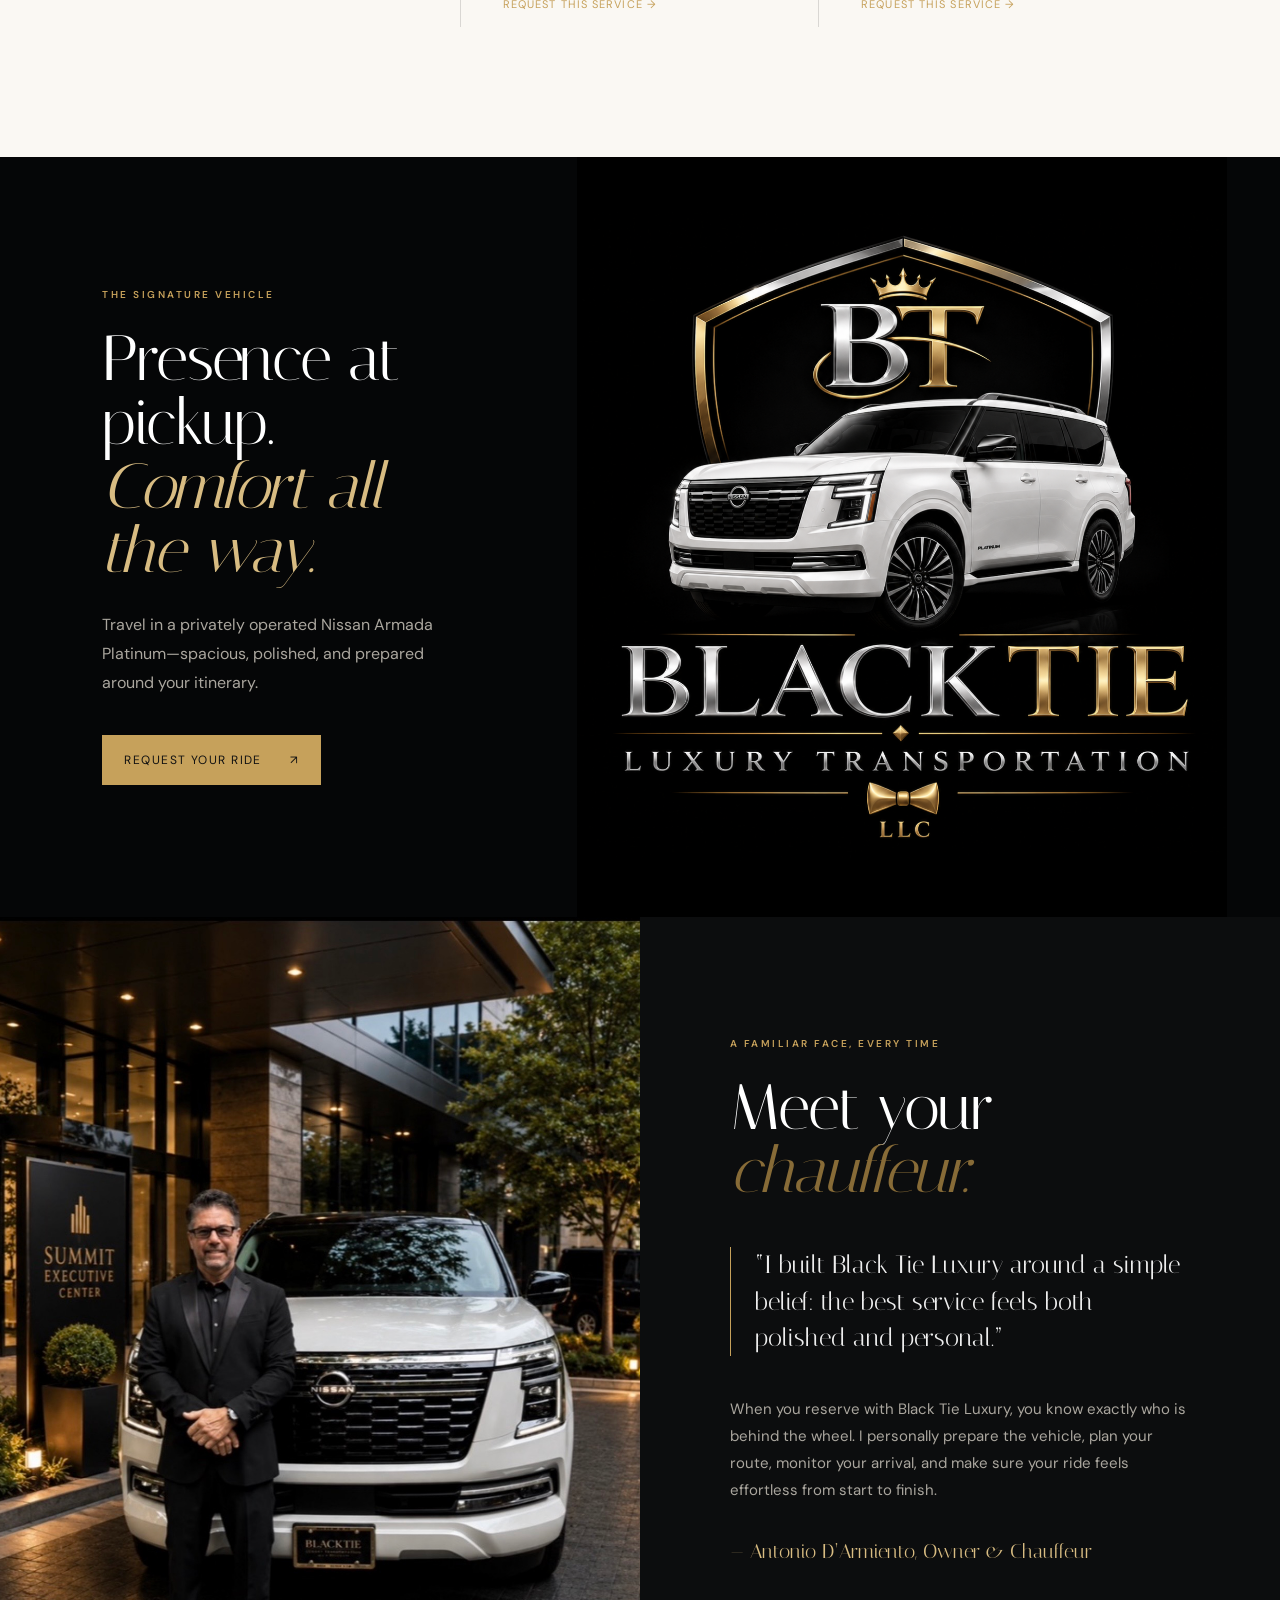
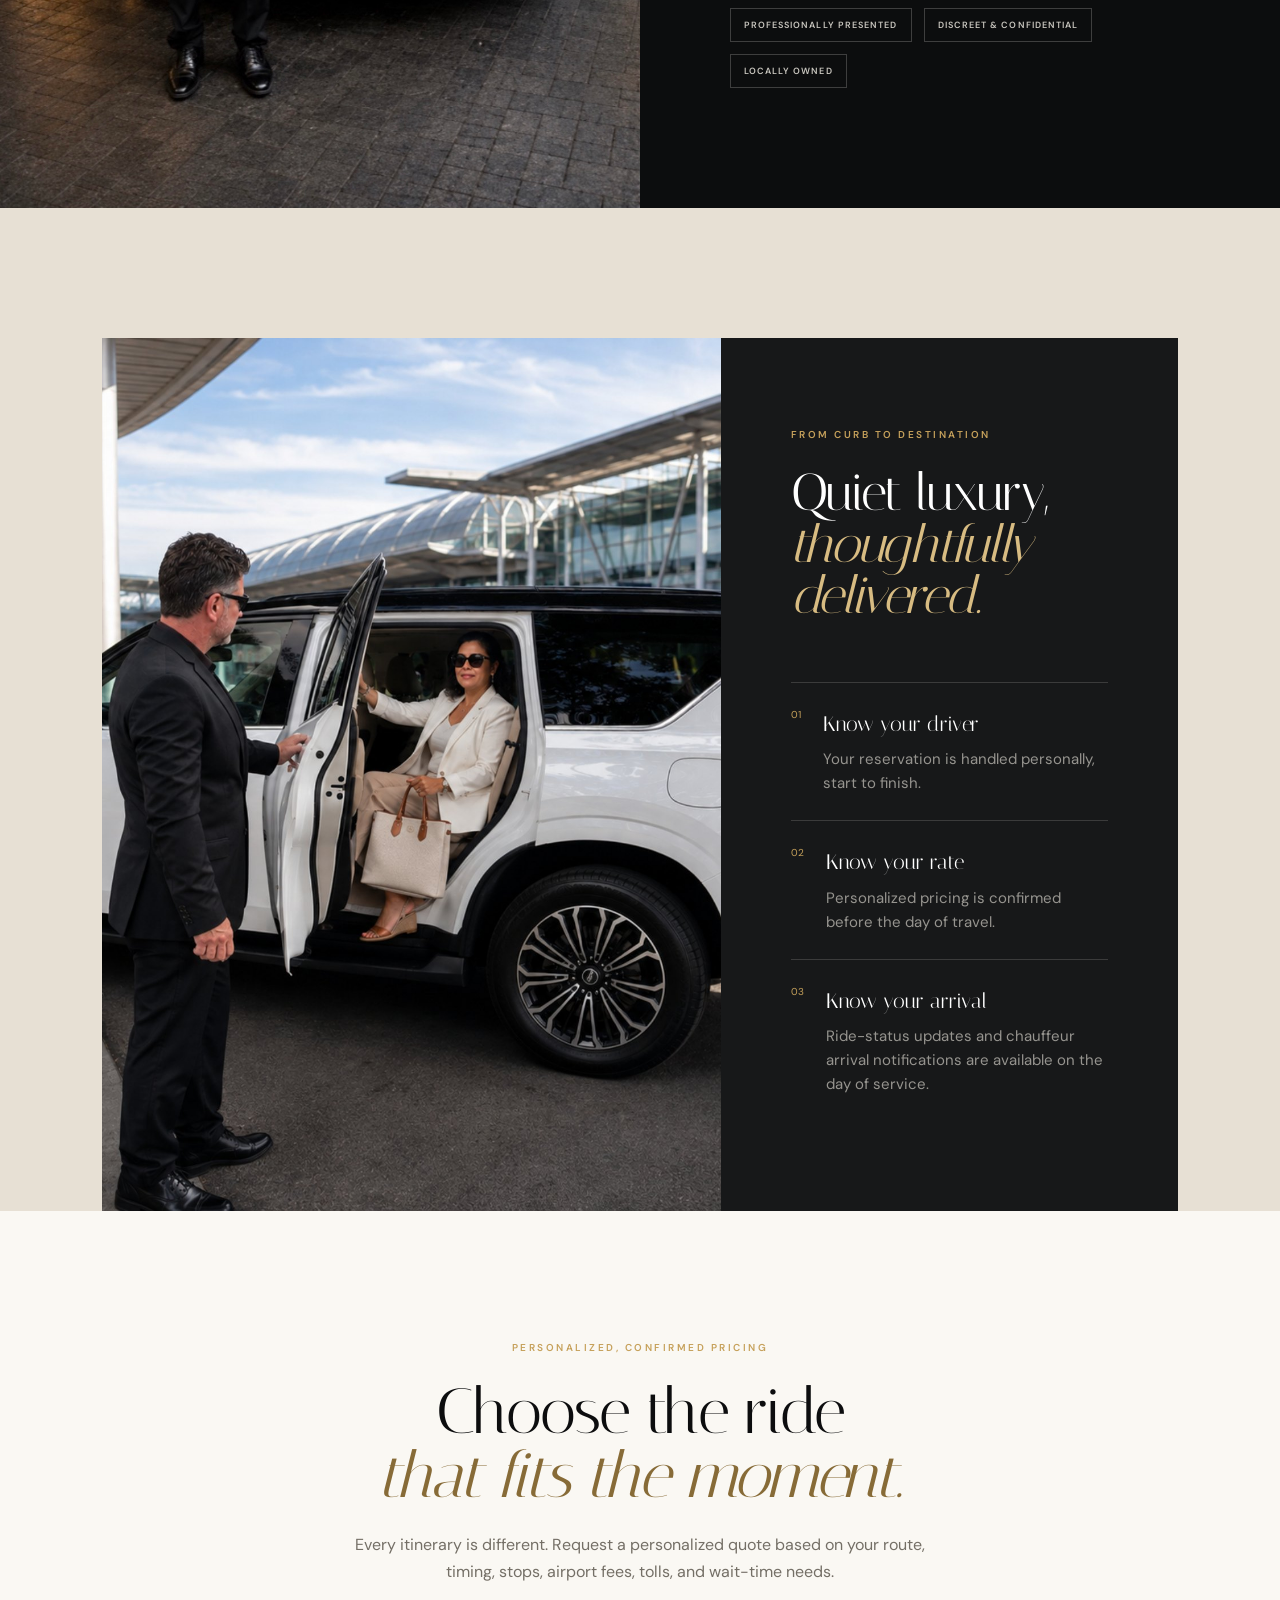
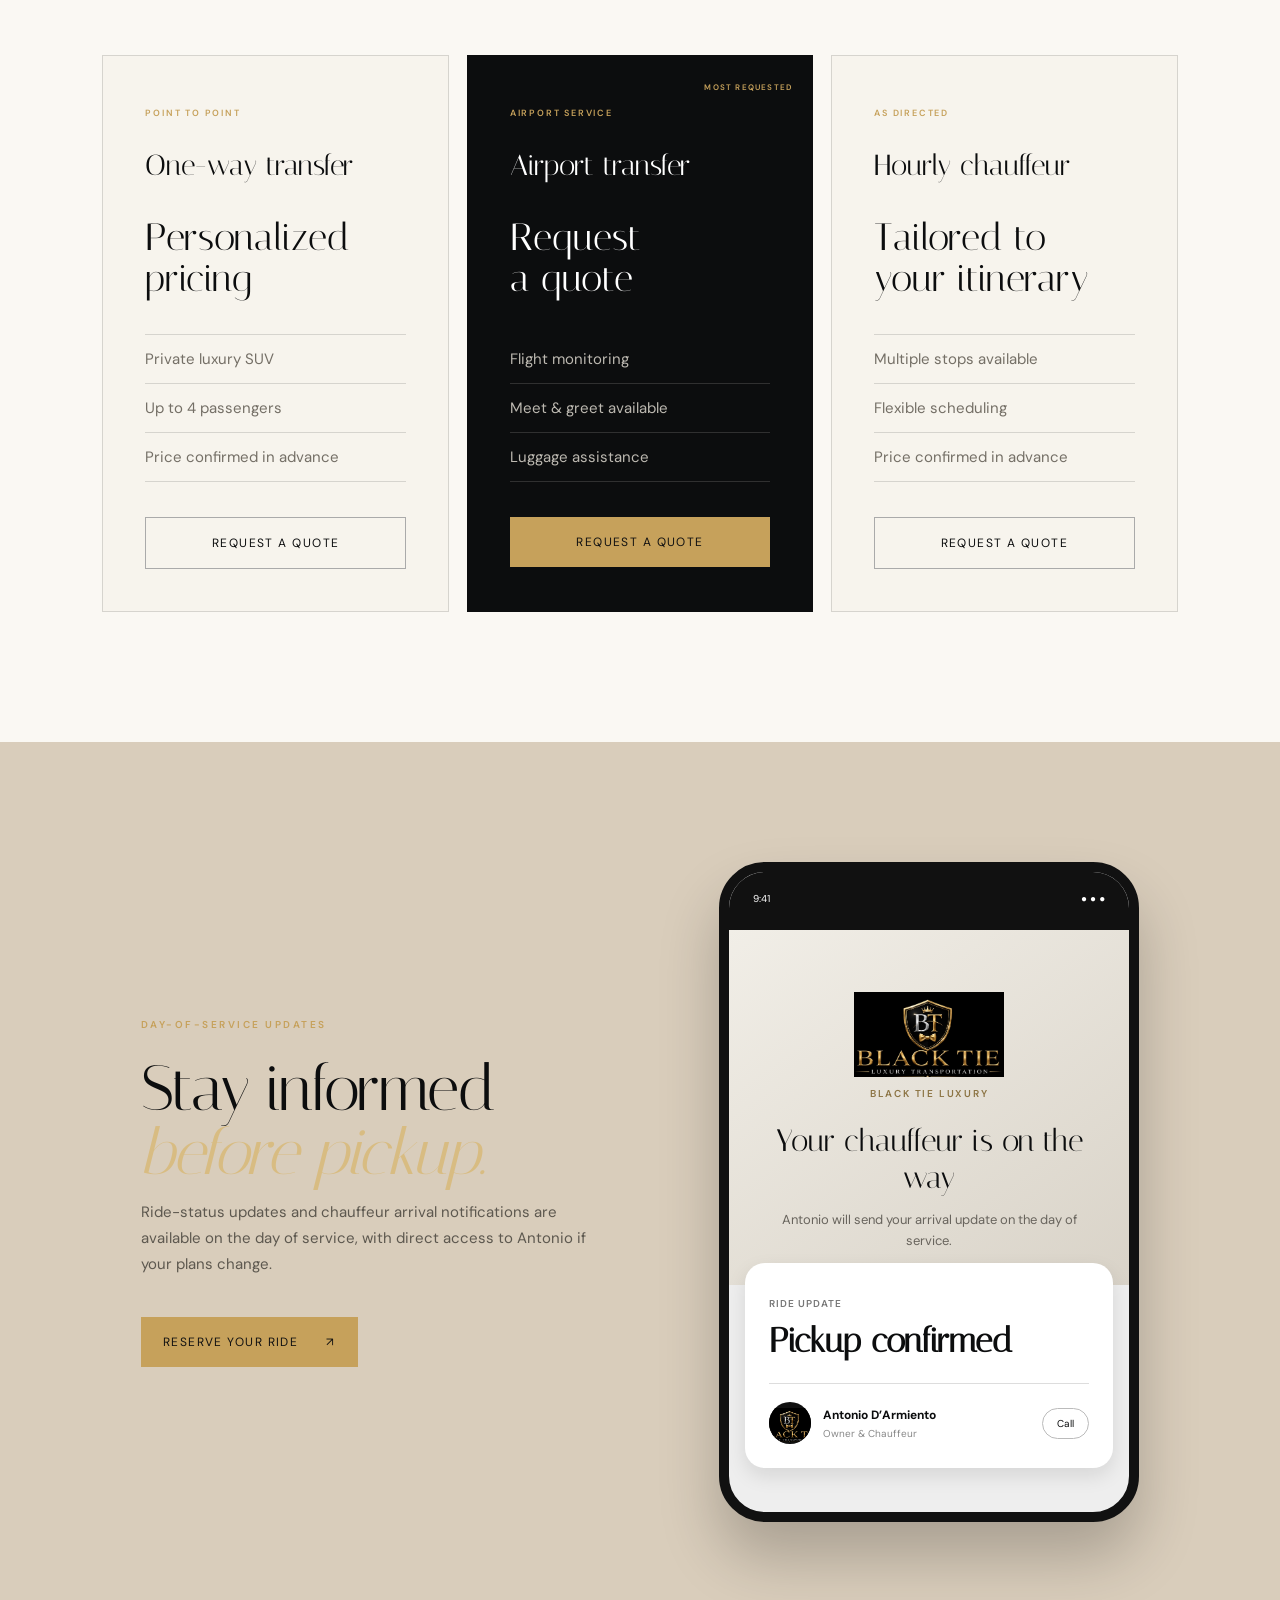
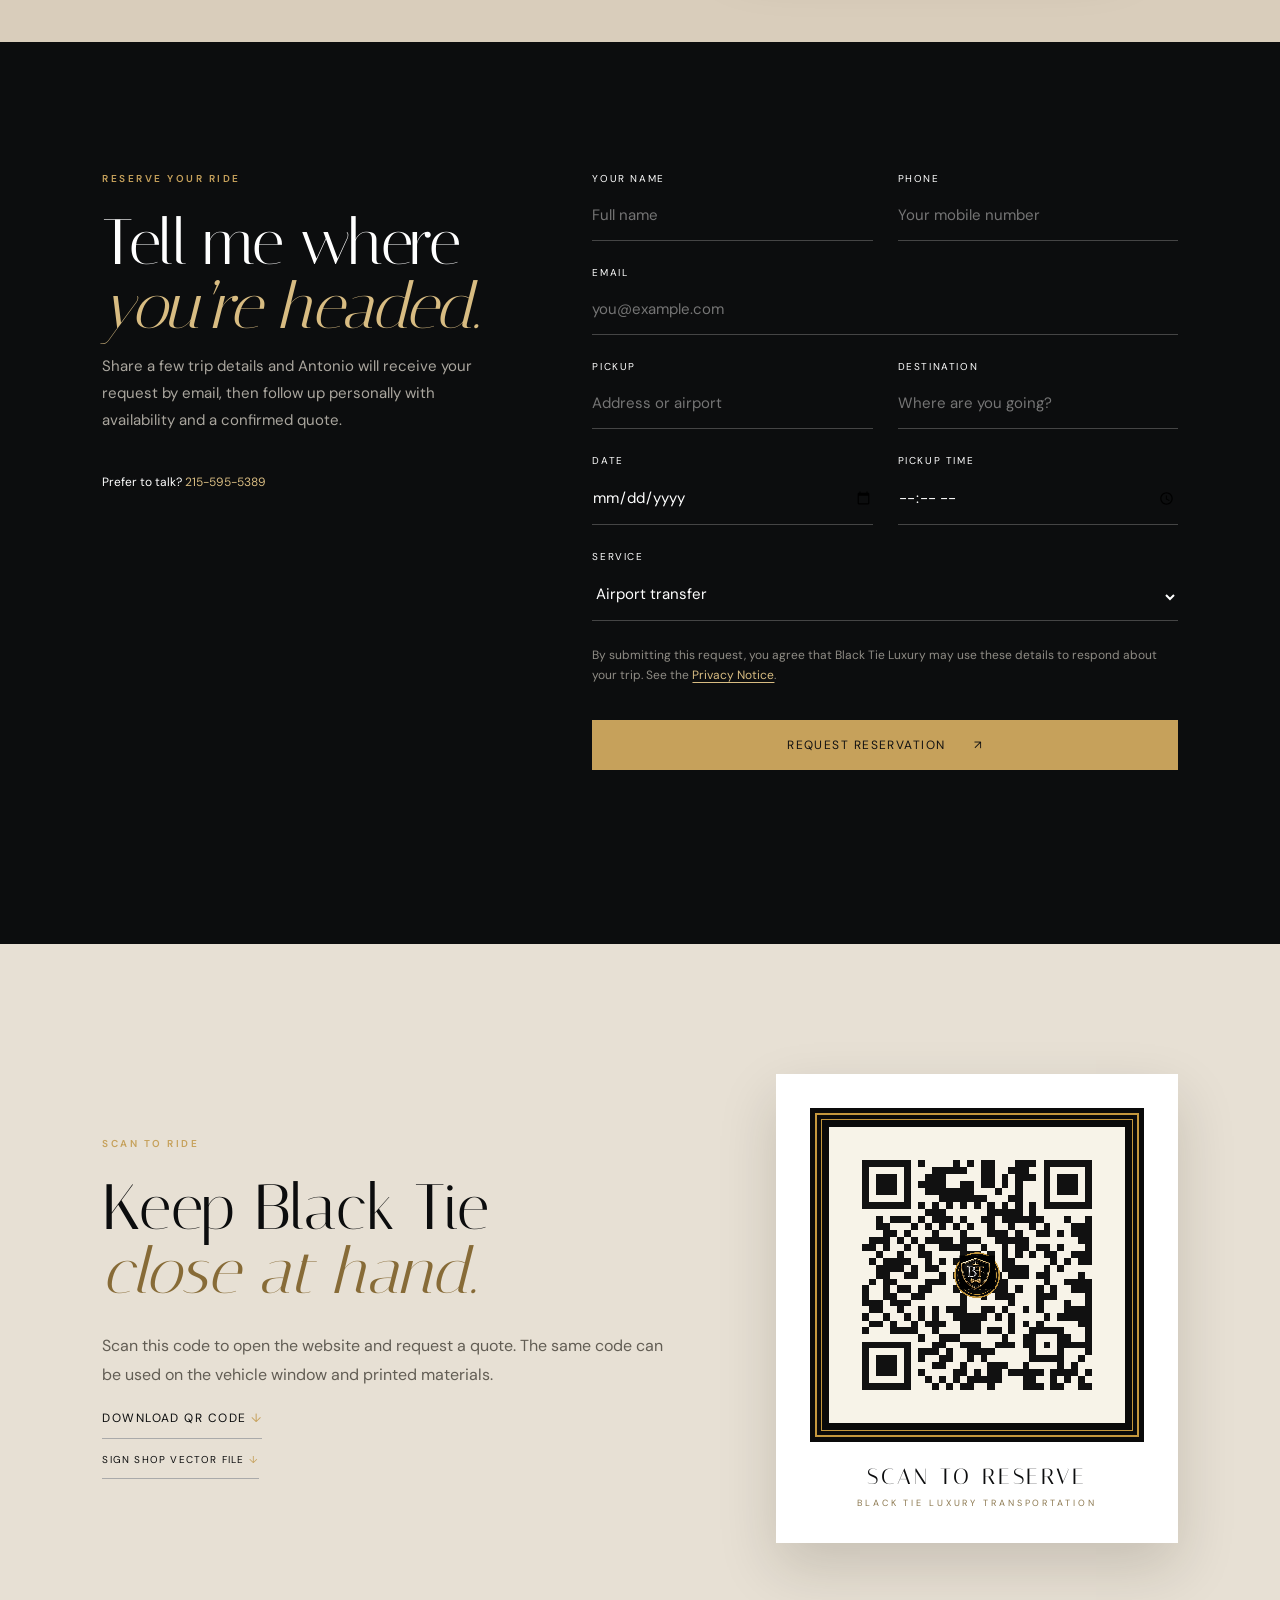
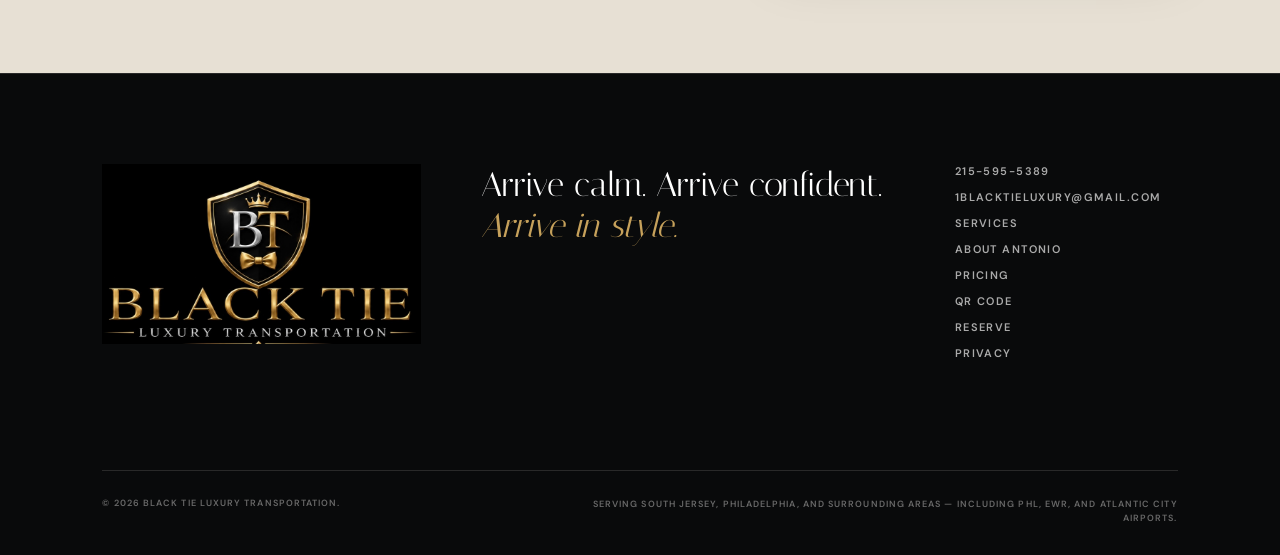
==== commit b73a40dc: "Update chauffeur portrait with original hotel photo" ====
--- a/index.html
+++ b/index.html
@@ -71,7 +71,7 @@
     </section>
 
     <section class="about" id="about">
-      <div class="about-image-wrap reveal"><img src="assets/antonio-owner-portrait.jpg" alt="Antonio D’Armiento beside his white Nissan Armada Platinum" loading="lazy"></div>
+      <div class="about-image-wrap reveal"><img src="assets/antonio-hotel-portrait.jpg" alt="Antonio D’Armiento standing in front of his white Nissan Armada at the Summit Executive Center entrance" loading="lazy"></div>
       <div class="about-copy reveal">
         <p class="eyebrow">A familiar face, every time</p><h2>Meet your<br><em>chauffeur.</em></h2>
         <blockquote>“I built Black Tie Luxury around a simple belief: the best service feels both polished and personal.”</blockquote>
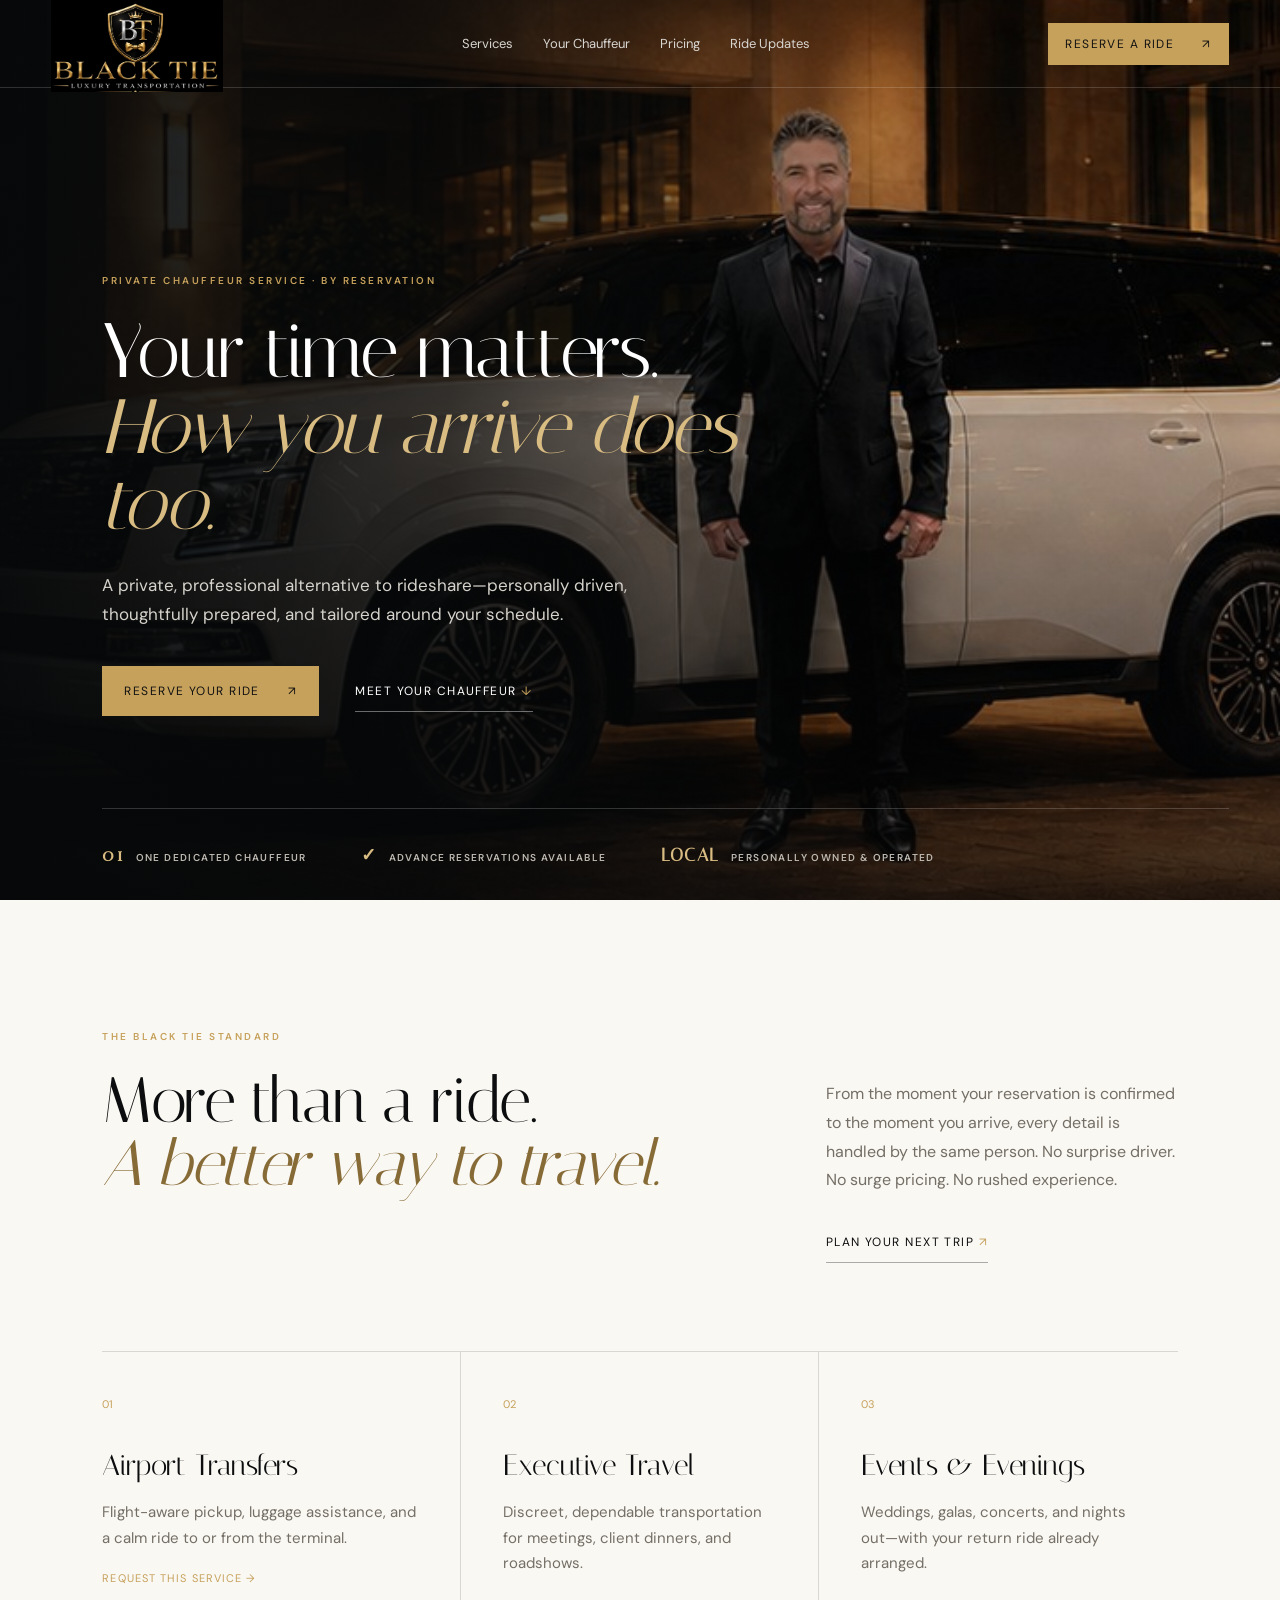
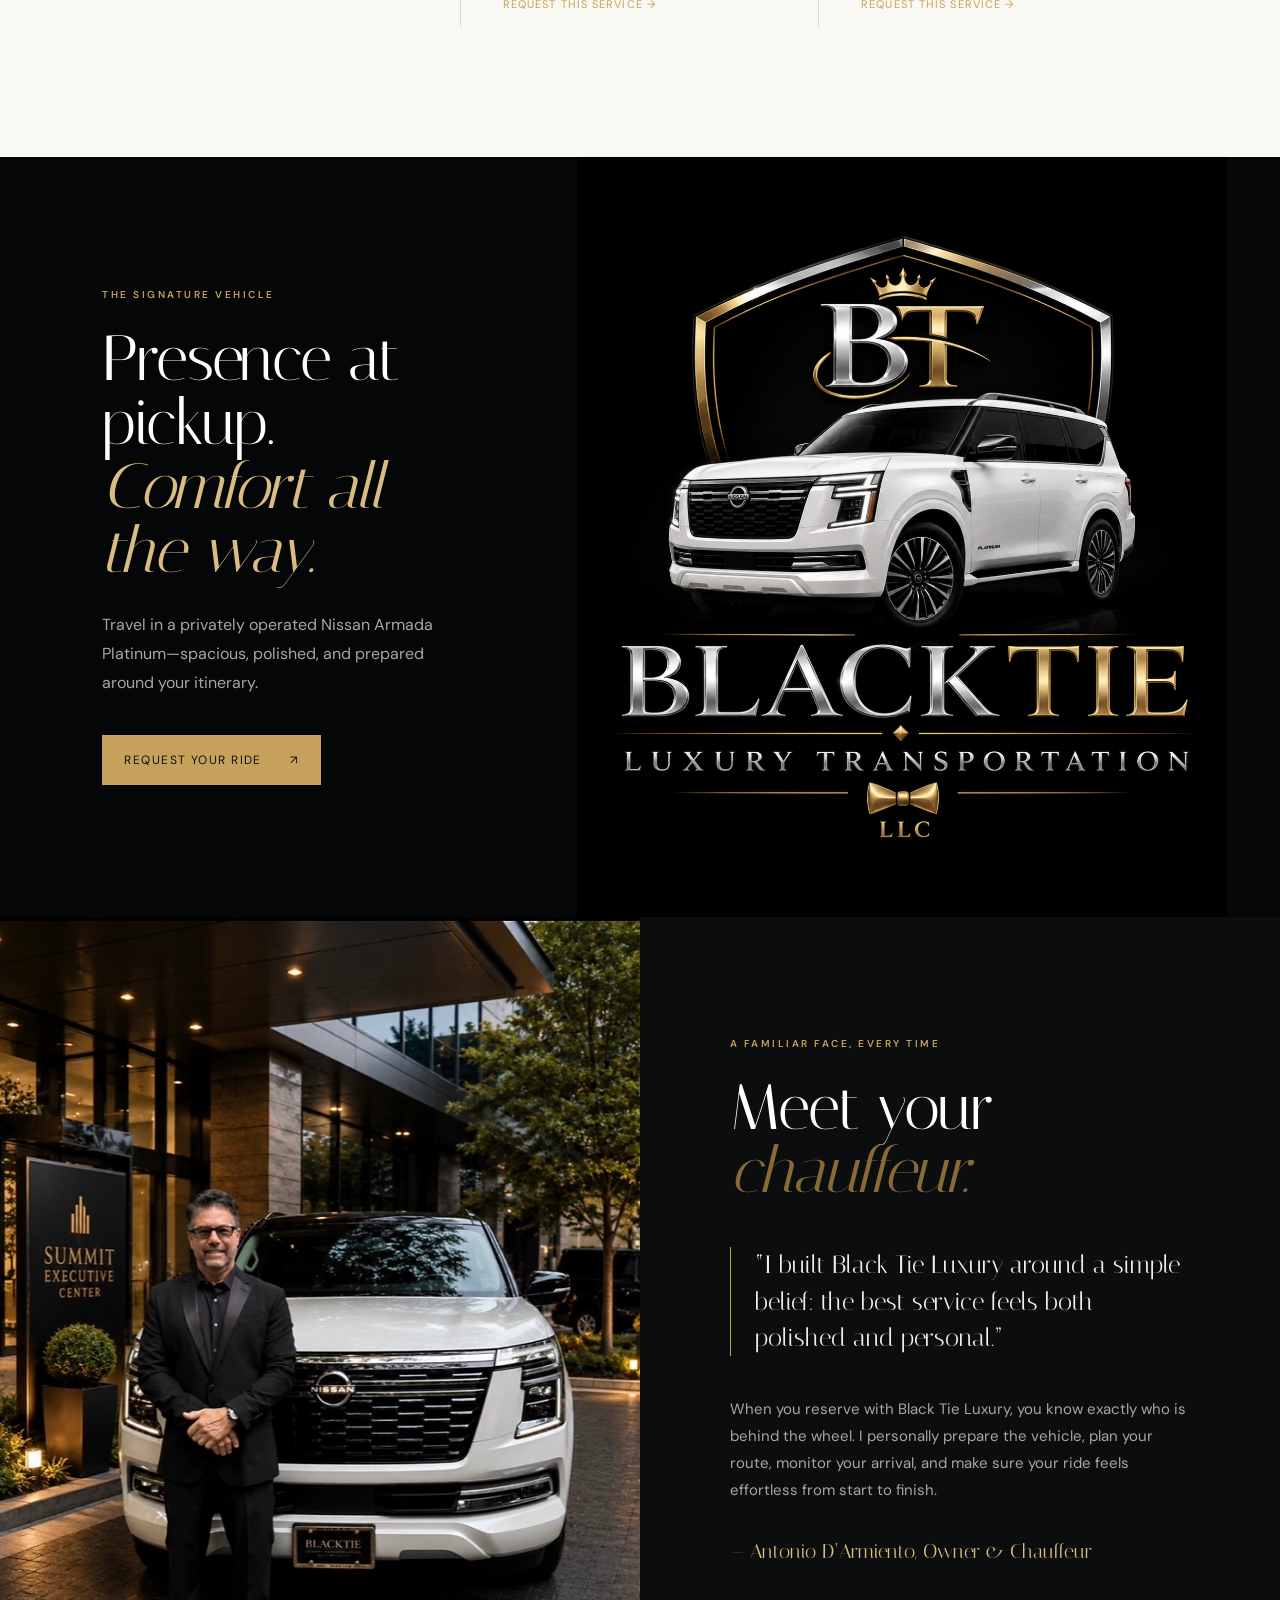
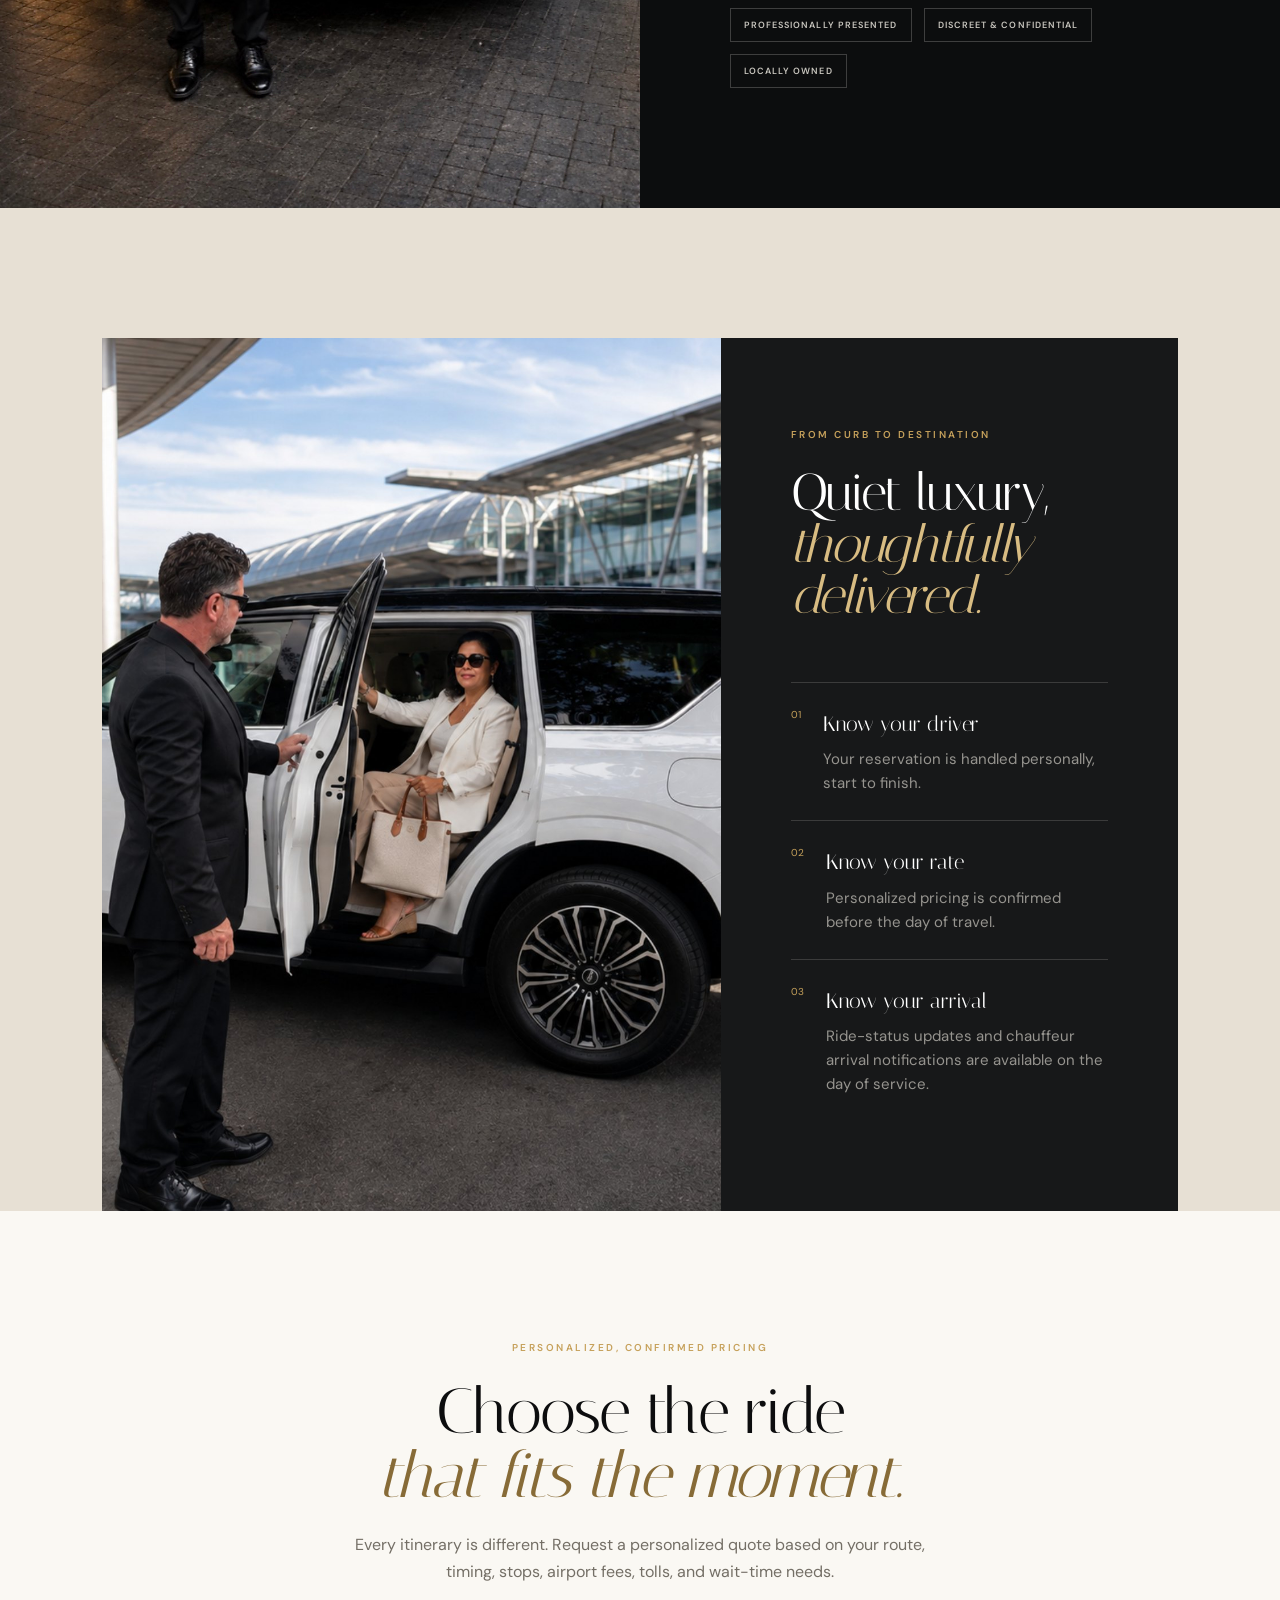
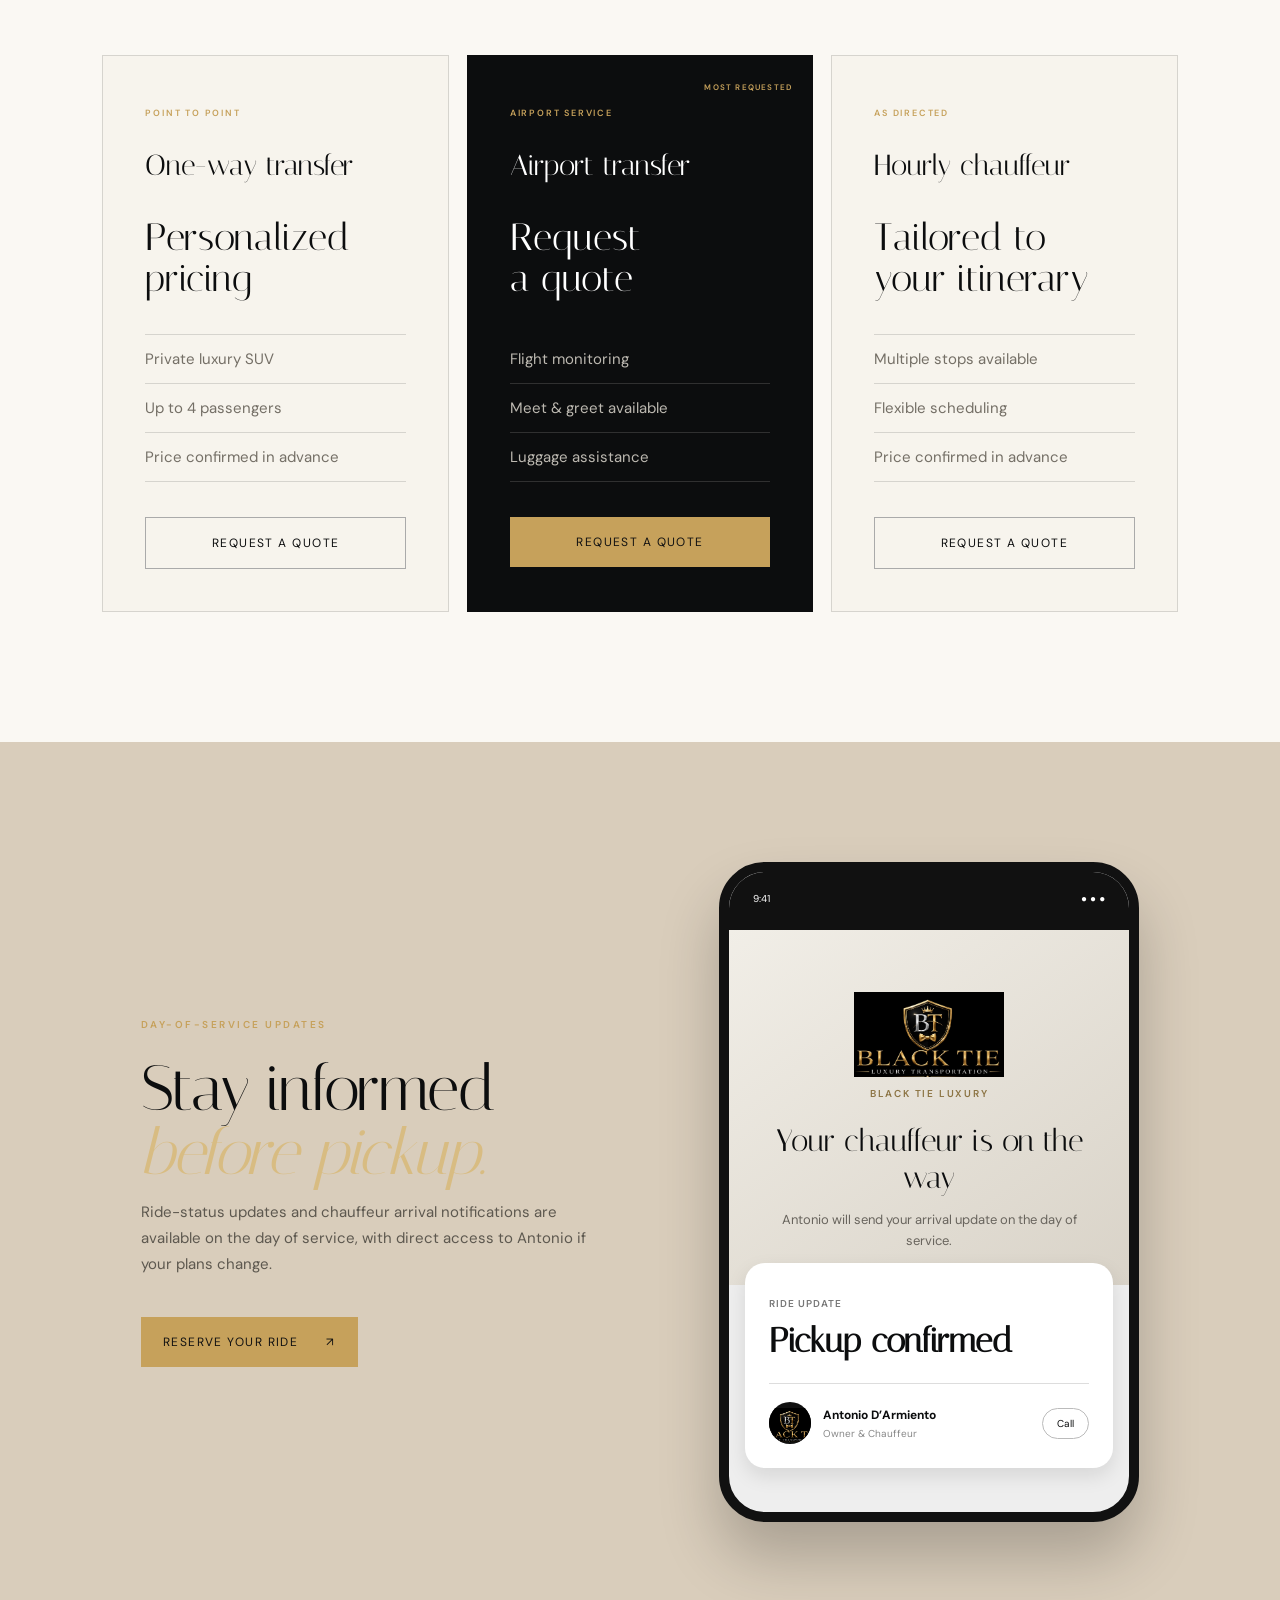
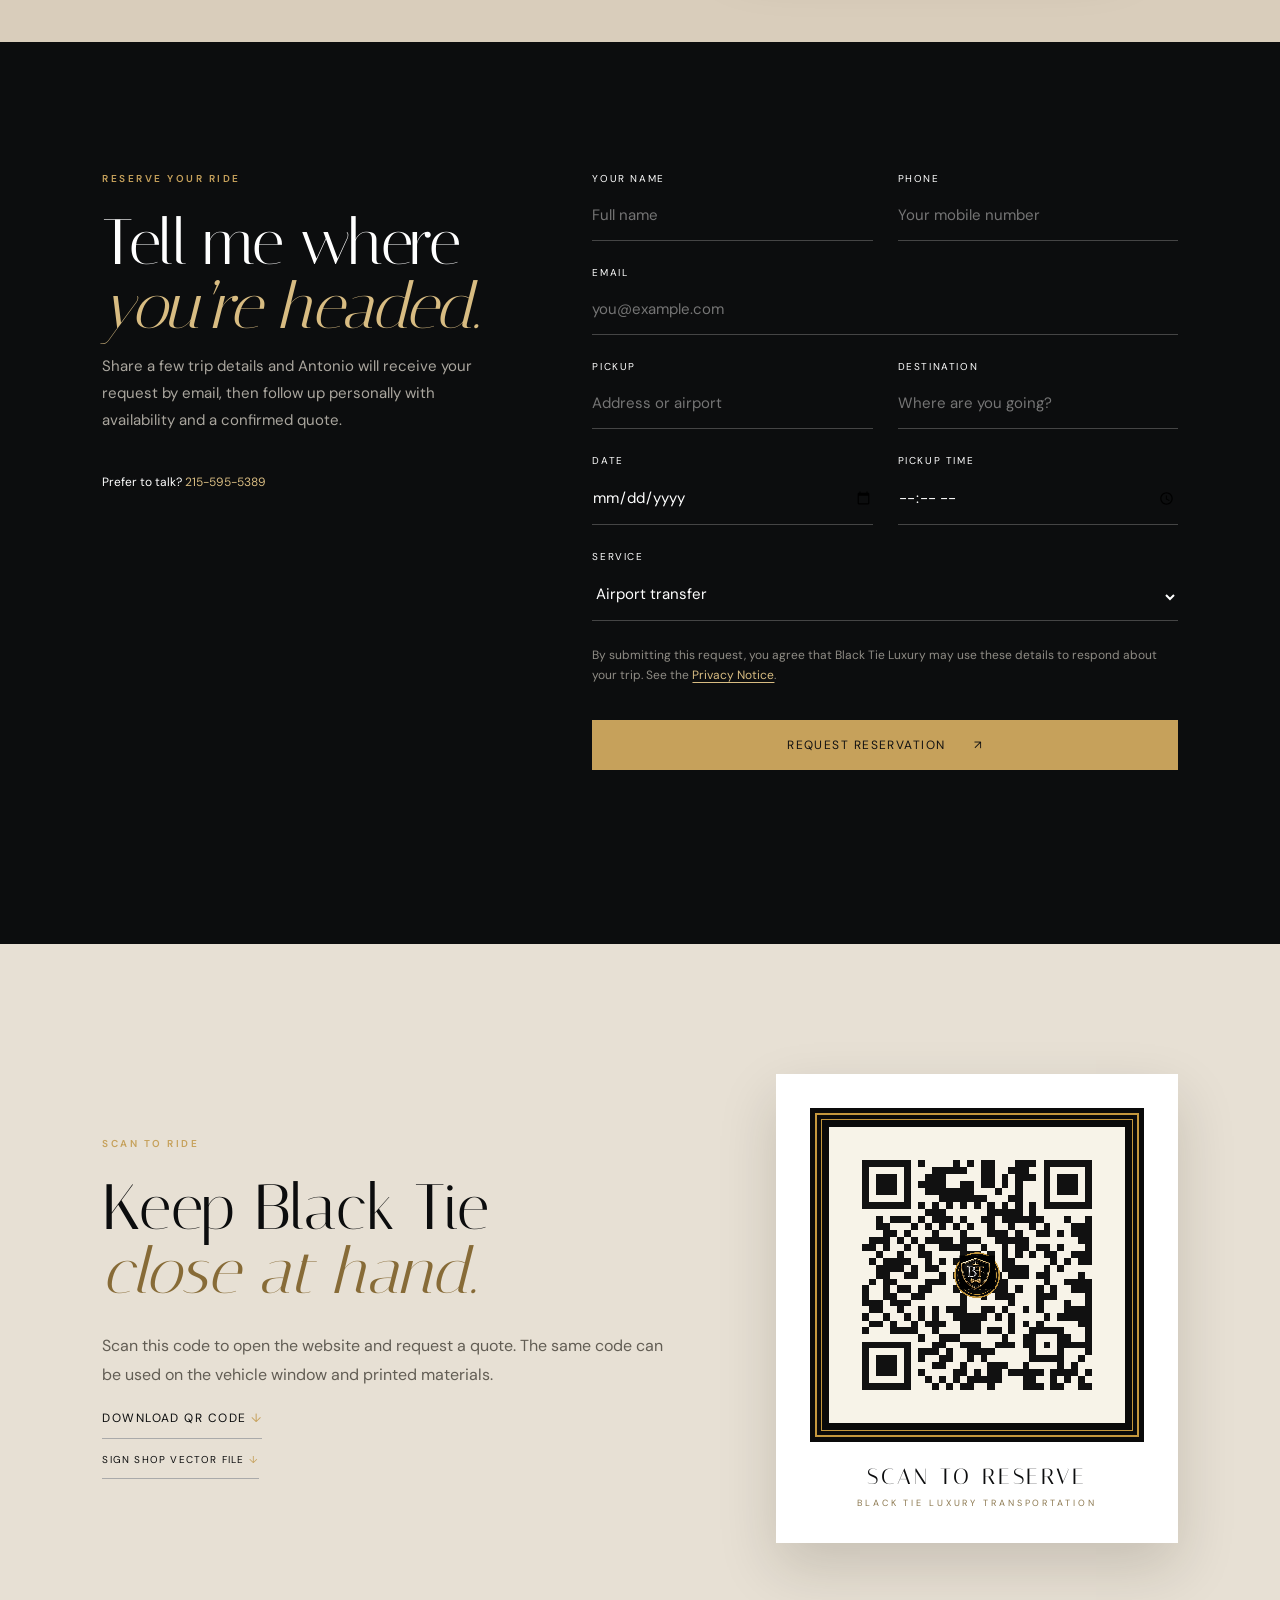
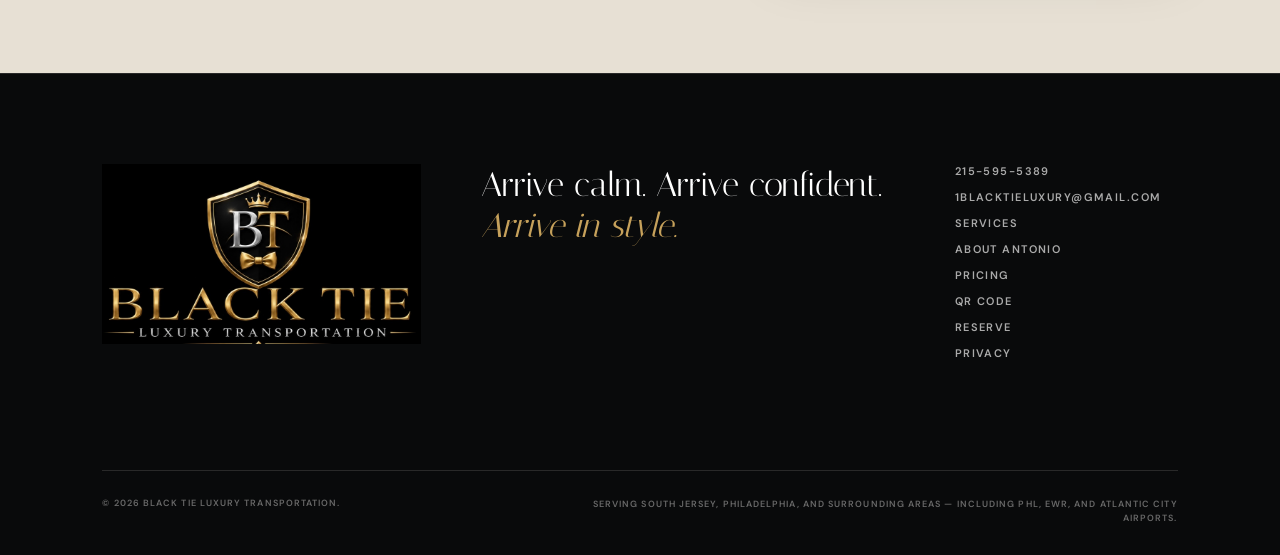
==== commit 855c22f6: "Use approved gently sharpened chauffeur photo" ====
--- a/index.html
+++ b/index.html
@@ -71,7 +71,7 @@
     </section>
 
     <section class="about" id="about">
-      <div class="about-image-wrap reveal"><img src="assets/antonio-hotel-portrait.jpg" alt="Antonio D’Armiento standing in front of his white Nissan Armada at the Summit Executive Center entrance" loading="lazy"></div>
+      <div class="about-image-wrap reveal"><img src="assets/antonio-hotel-portrait.png" alt="Antonio D’Armiento standing in front of his white Nissan Armada at the Summit Executive Center entrance" loading="lazy"></div>
       <div class="about-copy reveal">
         <p class="eyebrow">A familiar face, every time</p><h2>Meet your<br><em>chauffeur.</em></h2>
         <blockquote>“I built Black Tie Luxury around a simple belief: the best service feels both polished and personal.”</blockquote>
